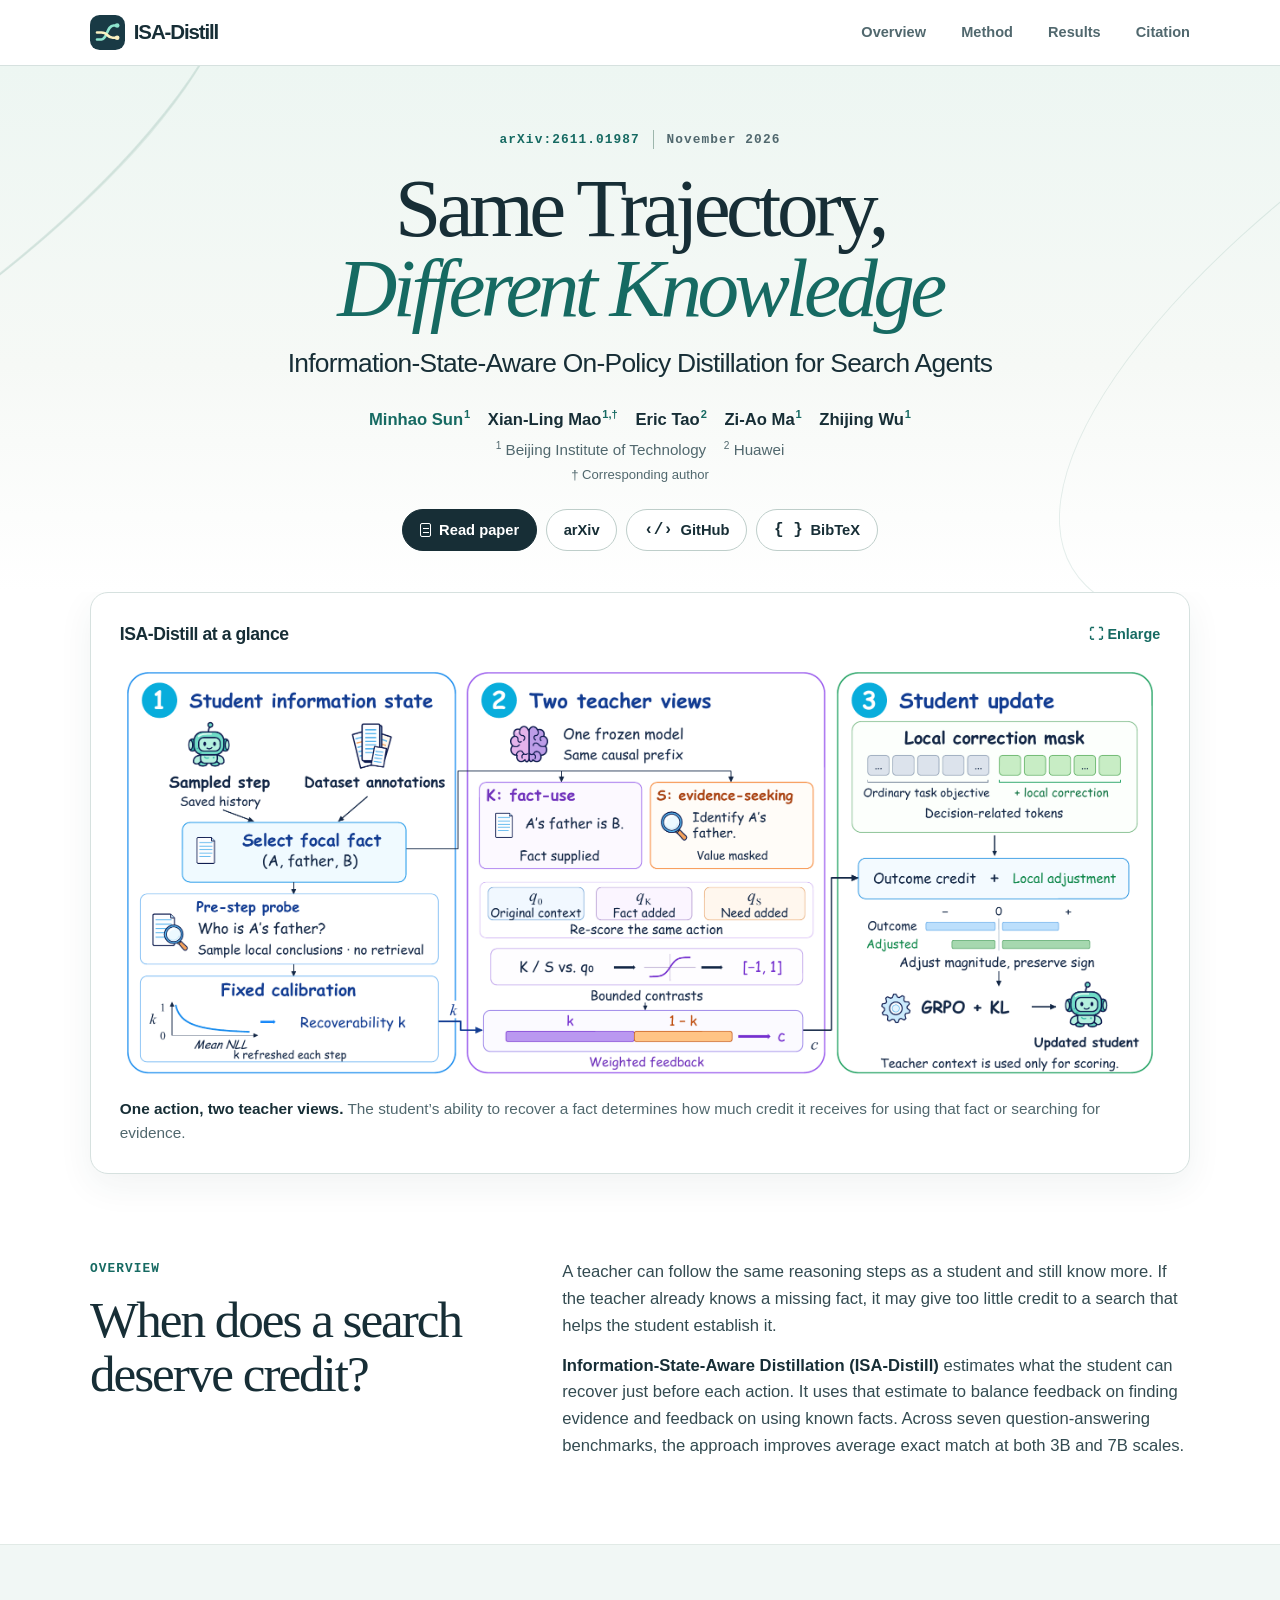
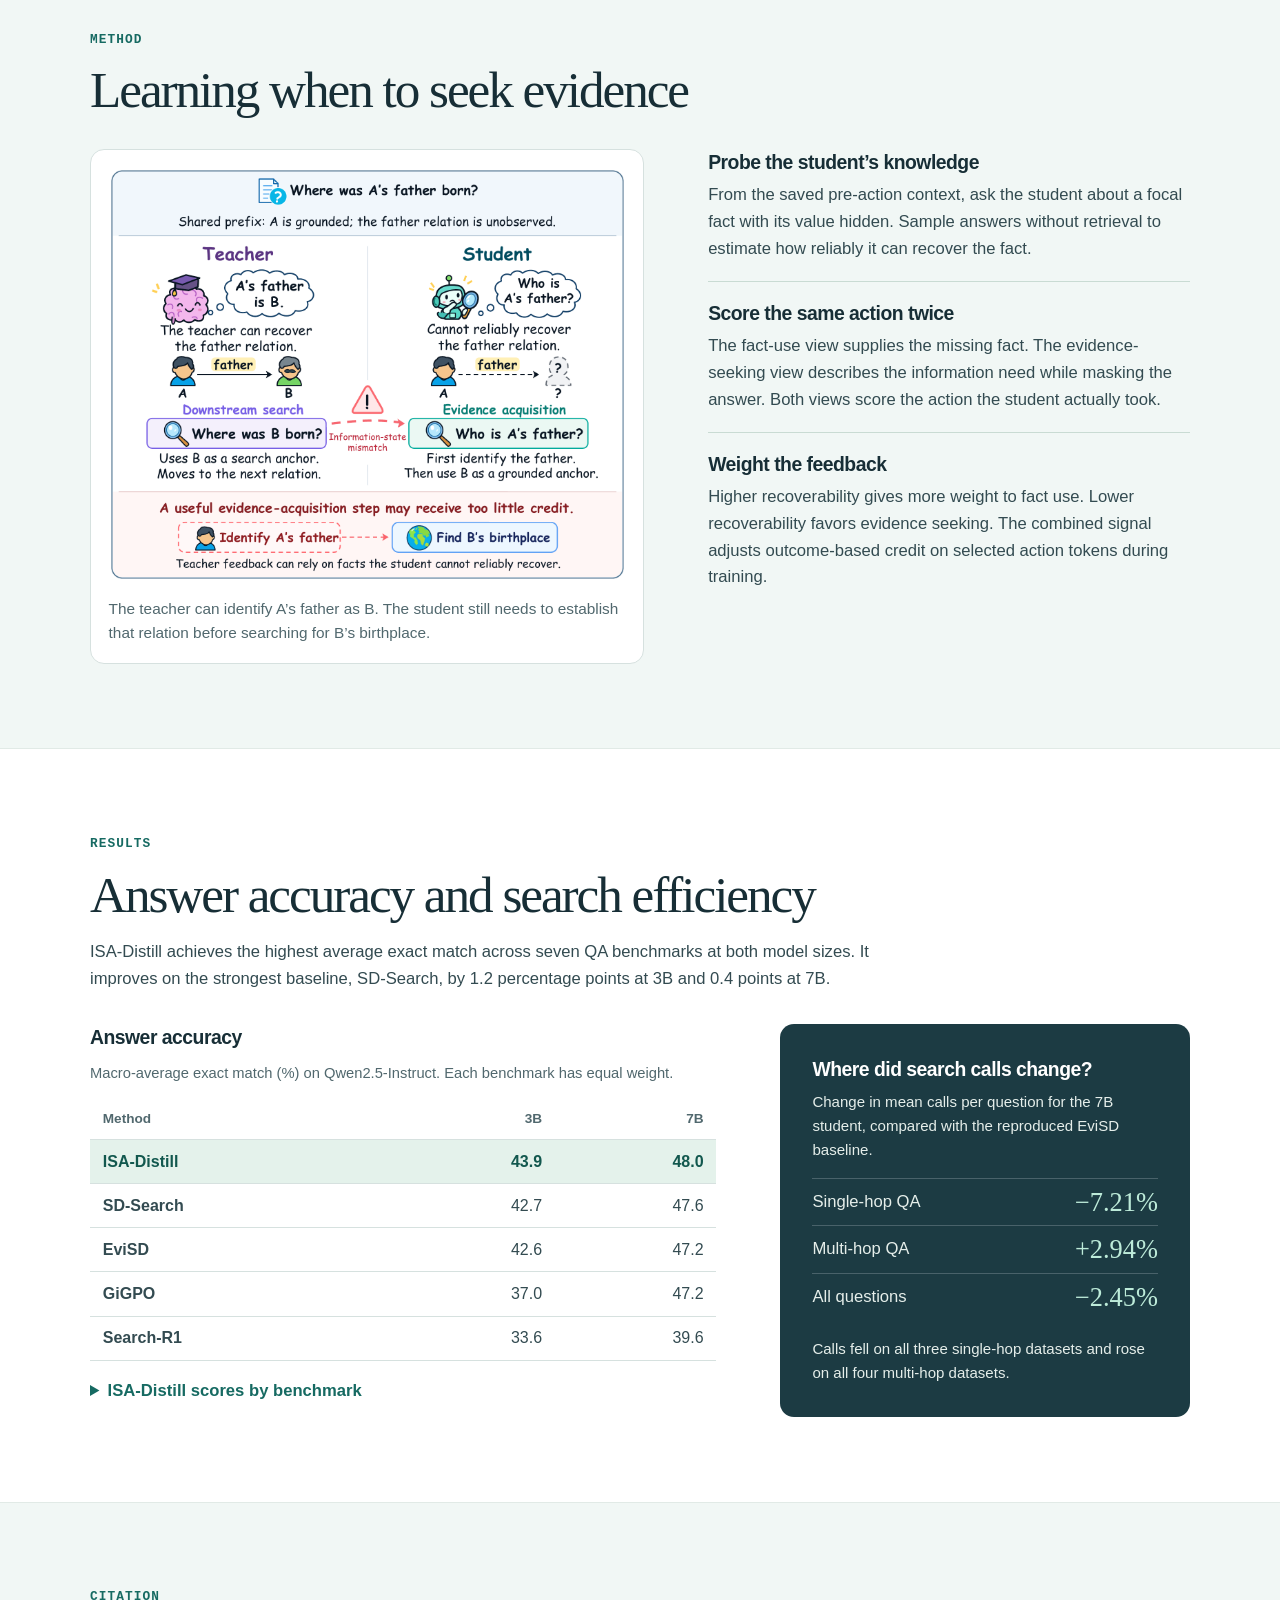
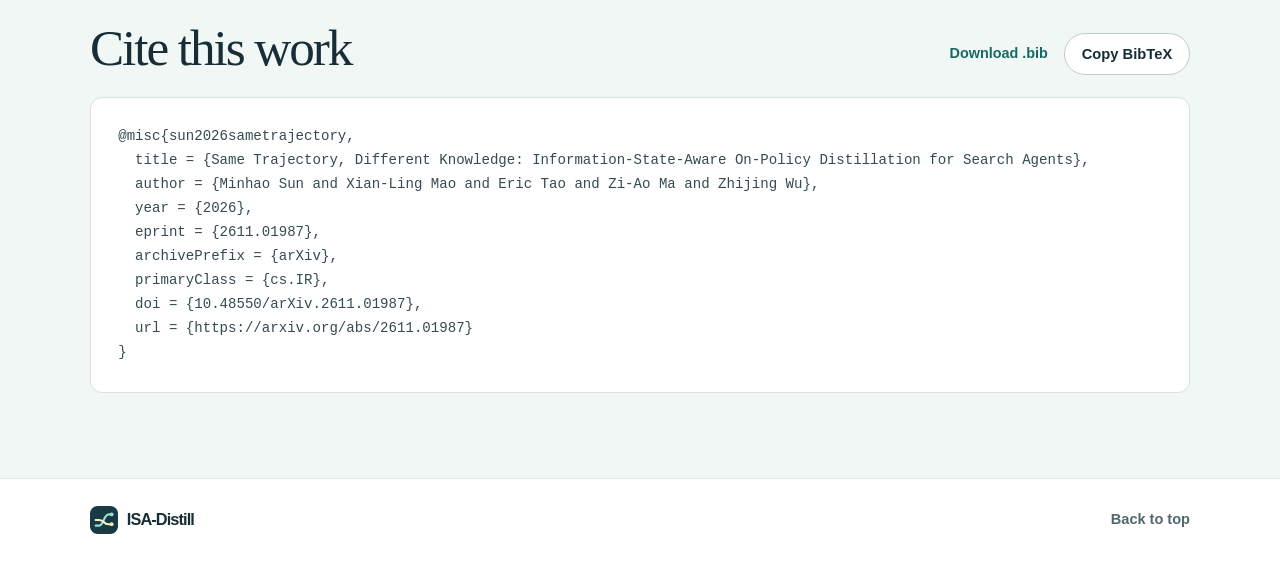
==== ISA-OPD/index.html @ 90bbd0fe "Publish the ISA-Distill project page at /ISA-OPD/" ====
<!doctype html>
<html lang="en">
<head>
  <meta charset="utf-8">
  <meta name="viewport" content="width=device-width, initial-scale=1">
  <title>ISA-Distill | Same Trajectory, Different Knowledge</title>
  <meta name="description" content="ISA-Distill adapts teacher feedback to what a search agent can recover at each step. Explore the method and results on seven QA benchmarks.">
  <meta property="og:title" content="Same Trajectory, Different Knowledge">
  <meta property="og:description" content="Information-State-Aware On-Policy Distillation for Search Agents">
  <meta property="og:image" content="https://bitminhaosun.github.io/ISA-OPD/assets/framework.png">
  <meta property="og:type" content="website">
  <link rel="canonical" href="https://bitminhaosun.github.io/ISA-OPD/">
  <meta name="citation_title" content="Same Trajectory, Different Knowledge: Information-State-Aware On-Policy Distillation for Search Agents">
  <meta name="citation_author" content="Sun, Minhao">
  <meta name="citation_author" content="Mao, Xian-Ling">
  <meta name="citation_author" content="Tao, Eric">
  <meta name="citation_author" content="Ma, Zi-Ao">
  <meta name="citation_author" content="Wu, Zhijing">
  <meta name="citation_publication_date" content="2026/11/01">
  <meta name="citation_pdf_url" content="https://arxiv.org/pdf/2611.01987">
  <link rel="icon" type="image/svg+xml" href="assets/mark.svg">
  <link rel="stylesheet" href="style.css">
  <script src="site.js" defer></script>
</head>
<body id="top">
<a class="skip" href="#main">Skip to content</a>
<header class="mast">
  <nav class="wrap" aria-label="Main navigation">
    <a class="brand" href="#top"><img src="assets/mark.svg" width="35" height="35" alt="">ISA-Distill</a>
    <div class="navlinks"><a href="#overview">Overview</a><a href="#method">Method</a><a href="#results">Results</a><a href="#citation">Citation</a></div>
  </nav>
</header>
<main id="main">
  <section class="hero" aria-labelledby="page-title">
    <div class="hero-inner wrap">
      <p class="dateline"><span>arXiv:2611.01987</span><span>November 2026</span></p>
      <h1 id="page-title">Same Trajectory,<br><em>Different Knowledge</em><span class="sr">:</span>
        <small>Information-State-Aware <span style="white-space: nowrap">On-Policy</span> Distillation for Search Agents</small></h1>
      <p class="authors"><a href="https://bitminhaosun.github.io/">Minhao Sun<sup>1</sup></a> <span>Xian-Ling Mao<sup>1,†</sup></span> <span>Eric Tao<sup>2</sup></span> <span>Zi-Ao Ma<sup>1</sup></span> <span>Zhijing Wu<sup>1</sup></span></p>
      <p class="affils"><span><sup>1</sup> Beijing Institute of Technology</span><span><sup>2</sup> Huawei</span></p>
      <p class="authornote">† Corresponding author</p>
      <div class="actions">
        <a class="button primary" href="https://arxiv.org/pdf/2611.01987"><span aria-hidden="true" class="file-icon"></span>Read paper</a>
        <a class="button" href="https://arxiv.org/abs/2611.01987">arXiv</a>
        <a class="button" href="https://github.com/BITMinhaoSun/ISAOPD"><span aria-hidden="true" class="code-icon">‹/›</span>GitHub</a>
        <a class="button" href="#citation"><span aria-hidden="true" class="code-icon">{ }</span>BibTeX</a>
      </div>
    </div>
  </section>
  <div class="wrap">
    <section class="feature" aria-labelledby="framework-title">
      <div class="plate-heading"><h2 id="framework-title">ISA-Distill at a glance</h2><a class="enlarge" href="assets/framework.png" data-enlarge aria-label="Enlarge the framework diagram"><span aria-hidden="true">⛶</span> Enlarge</a></div>
      <figure>
        <a href="assets/framework.png" data-enlarge aria-label="View the full-size ISA-Distill framework diagram"><img src="assets/framework.png" width="2400" height="961" alt="A masked probe estimates how well the student can recover a focal fact. Its score weights two views of the same action, which adjust credit in the student update."></a>
        <figcaption><strong>One action, two teacher views.</strong> The student’s ability to recover a fact determines how much credit it receives for using that fact or searching for evidence.</figcaption>
      </figure>
    </section>
    <section class="overview section" id="overview" aria-labelledby="overview-title">
      <div class="column-heading"><p class="kicker">Overview</p><h2 id="overview-title">When does a search deserve credit?</h2></div>
      <div class="prose"><p>A teacher can follow the same reasoning steps as a student and still know more. If the teacher already knows a missing fact, it may give too little credit to a search that helps the student establish it.</p><p><strong>Information-State-Aware Distillation (ISA-Distill)</strong> estimates what the student can recover just before each action. It uses that estimate to balance feedback on finding evidence and feedback on using known facts. Across seven question-answering benchmarks, the approach improves average exact match at both 3B and 7B scales.</p></div>
    </section>
  </div>
  <section class="tint section" id="method" aria-labelledby="method-title">
    <div class="wrap">
      <p class="kicker">Method</p><h2 id="method-title">Learning when to seek evidence</h2>
      <div class="method-grid">
        <figure class="example">
          <a href="assets/mismatch.png" data-enlarge aria-label="Enlarge the teacher and student search example"><img src="assets/mismatch.png" width="1500" height="1200" loading="lazy" alt="Asked where A’s father was born, the teacher searches for B’s birthplace. The student first needs to identify A’s father."></a>
          <figcaption>The teacher can identify A’s father as B. The student still needs to establish that relation before searching for B’s birthplace.</figcaption>
        </figure>
        <div class="steps">
          <article><h3>Probe the student’s knowledge</h3><p>From the saved pre-action context, ask the student about a focal fact with its value hidden. Sample answers without retrieval to estimate how reliably it can recover the fact.</p></article>
          <article><h3>Score the same action twice</h3><p>The fact-use view supplies the missing fact. The evidence-seeking view describes the information need while masking the answer. Both views score the action the student actually took.</p></article>
          <article><h3>Weight the feedback</h3><p>Higher recoverability gives more weight to fact use. Lower recoverability favors evidence seeking. The combined signal adjusts outcome-based credit on selected action tokens during training.</p></article>
        </div>
      </div>
    </div>
  </section>
  <section class="wrap section" id="results" aria-labelledby="results-heading">
  <p class="kicker">Results</p>
  <h2 id="results-heading">Answer accuracy and search efficiency</h2>
  <p>ISA-Distill achieves the highest average exact match across seven QA benchmarks at both model sizes. It improves on the strongest baseline, SD-Search, by 1.2 percentage points at 3B and 0.4 points at 7B.</p>
  <div class="results-grid"><div><h3>Answer accuracy</h3><table class="results-table">
    <caption>Macro-average exact match (%) on Qwen2.5-Instruct. Each benchmark has equal weight.</caption>
    <thead>
      <tr><th scope="col">Method</th><th scope="col">3B</th><th scope="col">7B</th></tr>
    </thead>
    <tbody>
      <tr class="ours"><th scope="row">ISA-Distill</th><td><strong>43.9</strong></td><td><strong>48.0</strong></td></tr>
      <tr><th scope="row">SD-Search</th><td>42.7</td><td>47.6</td></tr>
      <tr><th scope="row">EviSD</th><td>42.6</td><td>47.2</td></tr>
      <tr><th scope="row">GiGPO</th><td>37.0</td><td>47.2</td></tr>
      <tr><th scope="row">Search-R1</th><td>33.6</td><td>39.6</td></tr>
    </tbody>
  </table>
  <details>
    <summary>ISA-Distill scores by benchmark</summary>
    <table class="results-table">
      <caption>Exact match (%) on Qwen2.5-Instruct</caption>
      <thead><tr><th scope="col">Benchmark</th><th scope="col">3B</th><th scope="col">7B</th></tr></thead>
      <tbody>
        <tr><th scope="row">Natural Questions</th><td>47.6</td><td>50.3</td></tr>
        <tr><th scope="row">TriviaQA</th><td>63.3</td><td>67.1</td></tr>
        <tr><th scope="row">PopQA</th><td>47.7</td><td>48.8</td></tr>
        <tr><th scope="row">HotpotQA</th><td>42.0</td><td>47.1</td></tr>
        <tr><th scope="row">2WikiMultiHopQA</th><td>45.9</td><td>49.9</td></tr>
        <tr><th scope="row">MuSiQue</th><td>20.5</td><td>22.4</td></tr>
        <tr><th scope="row">Bamboogle</th><td>40.0</td><td>50.4</td></tr>
      </tbody>
    </table>
  </details>
</div>
    <aside class="allocation"><h3>Where did search calls change?</h3>
      <p>Change in mean calls per question for the 7B student, compared with the reproduced EviSD baseline.</p>
      <dl><div><dt>Single-hop QA</dt><dd>−7.21%</dd></div>
      <div><dt>Multi-hop QA</dt><dd>+2.94%</dd></div>
      <div><dt>All questions</dt><dd>−2.45%</dd></div></dl>
      <p>Calls fell on all three single-hop datasets and rose on all four multi-hop datasets.</p>
    </aside>
  </div>
</section>

  <section class="tint section" id="citation" aria-labelledby="citation-title">
    <div class="wrap">
      <div class="cite-head"><div><p class="kicker">Citation</p><h2 id="citation-title">Cite this work</h2></div><div class="cite-actions"><a class="textlink" href="assets/isa-distill.bib" download>Download .bib</a><button id="copy" class="button" type="button" hidden>Copy BibTeX</button></div></div>
      <pre tabindex="0"><code id="bib">@misc{sun2026sametrajectory,
  title = {Same Trajectory, Different Knowledge: Information-State-Aware On-Policy Distillation for Search Agents},
  author = {Minhao Sun and Xian-Ling Mao and Eric Tao and Zi-Ao Ma and Zhijing Wu},
  year = {2026},
  eprint = {2611.01987},
  archivePrefix = {arXiv},
  primaryClass = {cs.IR},
  doi = {10.48550/arXiv.2611.01987},
  url = {https://arxiv.org/abs/2611.01987}
}</code></pre>
      <p class="sr" role="status" id="copy-status"></p>
    </div>
  </section>
</main>
<footer><div class="wrap"><a class="brand" href="#top"><img src="assets/mark.svg" alt="" width="28" height="28">ISA-Distill</a><a href="#top">Back to top</a></div></footer>
<dialog id="viewer" aria-label="Enlarged paper figure"><div class="dialog-tools"><a href="assets/framework.png" id="original">Open original image</a><button type="button" id="close">Close</button></div><img alt="" id="large-image"></dialog>
</body>
</html>
---- ISA-OPD/style.css ----
:root {
  color-scheme: light;
  --ink: #172e36;
  --text: #334b51;
  --muted: #51686e;
  --teal: #166a62;
  --line: #d6e1df;
  --pale: #f1f7f5;
  --serif: "Iowan Old Style", "Palatino Linotype", "Book Antiqua", Palatino, Georgia, serif;
  --sans: Inter, -apple-system, BlinkMacSystemFont, "Segoe UI", Helvetica, Arial, sans-serif;
}
* { box-sizing: border-box; }
html { scroll-behavior: smooth; scroll-padding-top: 82px; }
body { margin: 0; color: var(--text); background: white; font: 1.04rem/1.6 var(--sans); }
img { display: block; max-width: 100%; height: auto; }
a { color: var(--teal); text-underline-offset: .2em; }
a:hover { color: #083e36; }
button { font: inherit; cursor: pointer; }
button[hidden] { display: none; }
:focus-visible { outline: 3px solid #14709a; outline-offset: 4px; }
.wrap { width: min(1100px, calc(100% - 3rem)); margin-inline: auto; }
p, figure, h1, h2, h3, dl, dd { margin: 0; }
.sr { position: absolute; width: 1px; height: 1px; padding: 0; overflow: hidden; clip-path: inset(50%); white-space: nowrap; }
.skip { position: fixed; left: 1rem; top: -6rem; z-index: 15; padding: .5rem 1rem; background: white; }
.skip:focus { top: .5rem; }
.mast { position: sticky; top: 0; z-index: 5; background: rgb(255 255 255 / 96%); border-bottom: 1px solid var(--line); }
.mast nav, footer .wrap, .plate-heading, .cite-head { display: flex; align-items: center; justify-content: space-between; gap: 1rem; }
.mast nav { min-height: 65px; }
.brand { display: inline-flex; align-items: center; gap: .55rem; color: var(--ink); font-size: 1.28rem; font-weight: 730; letter-spacing: -.055em; text-decoration: none; }
.navlinks { display: flex; align-items: center; gap: clamp(1rem, 3vw, 2.2rem); }
.navlinks a, footer a { color: var(--muted); text-decoration: none; font-size: .91rem; font-weight: 550; }
.navlinks a:hover, footer a:hover { color: var(--teal); text-decoration: underline; }
.hero { position: relative; overflow: hidden; text-align: center; background: linear-gradient(180deg, #edf6f2 0%, #f6f9f6 57%, white 100%); }
.hero::before, .hero::after { content: ""; position: absolute; pointer-events: none; border: 1px solid rgb(42 114 96 / 12%); border-radius: 50%; height: 28rem; width: 75rem; transform: rotate(-31deg); }
.hero::before { right: 75%; top: -6rem; box-shadow: 0 14px 0 -13px #b3cfc454, 0 36px 0 -35px #b3cfc454; }
.hero::after { left: 77%; top: -2rem; box-shadow: 0 16px 0 -15px #b3cfc454, 0 38px 0 -37px #b3cfc454; }
.hero-inner { position: relative; z-index: 1; padding-block: clamp(2.7rem, 5vw, 4.4rem) 2.6rem; }
.dateline, .kicker { font: 650 .8rem/1.5 ui-monospace, "SFMono-Regular", Consolas, monospace; letter-spacing: .085em; color: var(--teal); }
.dateline { display: flex; justify-content: center; gap: .8rem; align-items: center; }
.dateline span + span { padding-left: .8rem; border-left: 1px solid #9db6ac; color: var(--muted); }
h1 { color: var(--ink); font: 500 clamp(3.2rem, 6.5vw, 5.7rem)/.96 var(--serif); letter-spacing: -.055em; margin: 1.25rem auto; text-wrap: balance; }
h1 em { font-weight: 500; color: var(--teal); }
h1 small { display: block; font: 500 clamp(1.22rem, 2.1vw, 1.65rem)/1.27 var(--sans); letter-spacing: -.028em; max-width: 38em; margin: 1.15rem auto 0; }
.authors, .affils, .actions, .cite-actions { display: flex; flex-wrap: wrap; justify-content: center; align-items: center; }
.authors { gap: .15rem 1.1rem; margin-top: 1.55rem; font-weight: 570; color: var(--ink); }
.authors a { text-decoration: none; }
.authors a:hover { text-decoration: underline; }
.authors span, .authors a, .affils span { white-space: nowrap; }
sup { font-size: .67em; vertical-align: super; }
.authors sup { color: var(--teal); margin-left: .08em; }
.affils { gap: .06rem 1.1rem; color: var(--muted); font-size: .95rem; margin-top: .3rem; }
.authornote { color: var(--muted); font-size: .82rem; margin-top: .12rem; }
.actions { gap: .55rem; margin-top: 1.5rem; }
.button { display: inline-flex; align-items: center; justify-content: center; gap: .48rem; border: 1px solid #bececa; border-radius: 100px; background: white; padding: .56rem 1.05rem; color: var(--ink); font-size: .92rem; font-weight: 620; line-height: 1.5; text-decoration: none; }
.button:hover { background: #e7f2ed; border-color: #8caba1; color: var(--ink); }
.button.primary { background: var(--ink); border-color: var(--ink); color: white; }
.button.primary:hover { background: var(--teal); }
.code-icon { font: 650 1rem/1 ui-monospace, monospace; }
.file-icon { width: .72rem; height: .9rem; border: 1.4px solid currentColor; border-radius: 2px; position: relative; }
.file-icon::after { content: ""; position: absolute; inset: 35% 17% 22%; border-block: 1px solid currentColor; }
.feature { padding: clamp(1rem, 2.6vw, 1.8rem); border: 1px solid var(--line); border-radius: 18px; box-shadow: 0 12px 35px #263f3810; background: white; }
.plate-heading { margin-bottom: 1.1rem; }
h2 { color: var(--ink); font: 500 clamp(2rem, 4vw, 3.2rem)/1.05 var(--serif); letter-spacing: -.04em; text-wrap: balance; }
.plate-heading h2 { font: 650 1.1rem/1.4 var(--sans); letter-spacing: -.025em; }
.enlarge, .textlink, .dialog-tools a { font-size: .9rem; font-weight: 600; text-decoration: none; }
.enlarge:hover, .textlink:hover { text-decoration: underline; }
figure a[data-enlarge] { display: block; cursor: zoom-in; }
figcaption { font-size: .96rem; line-height: 1.55; color: var(--muted); margin-top: 1rem; }
figcaption strong, .prose strong { color: var(--ink); }
.section { padding-block: clamp(3.25rem, 7vw, 5.3rem); }
.kicker { text-transform: uppercase; margin-bottom: .9rem; }
.overview { display: grid; grid-template-columns: .85fr 1.35fr; gap: 7%; }
.prose p + p { margin-top: .85rem; }
.tint { background: var(--pale); border-block: 1px solid #e1eae6; }
.method-grid, .results-grid { display: grid; grid-template-columns: 1.15fr 1fr; align-items: start; gap: clamp(1.6rem, 5vw, 4rem); margin-top: 2rem; }
.example { padding: 1.1rem; border: 1px solid var(--line); border-radius: 14px; background: white; }
h3 { color: var(--ink); font-size: 1.21rem; letter-spacing: -.026em; line-height: 1.35; margin-bottom: .45rem; }
.steps article { padding: 1.15rem 0; border-top: 1px solid #c9dbd3; }
.steps article:first-child { padding-top: 0; border: 0; }
#results > p:not(.kicker) { max-width: 800px; margin-top: 1.1rem; }
.results-grid { grid-template-columns: 1.3fr .85fr; }
table { width: 100%; border-collapse: collapse; font-variant-numeric: tabular-nums; font-size: 1rem; }
caption { text-align: left; font-size: .92rem; color: var(--muted); padding: .3rem 0 .85rem; }
th, td { padding: .55rem .8rem; text-align: right; border-bottom: 1px solid var(--line); }
th:first-child { text-align: left; }
thead th { font-size: .85rem; color: var(--muted); }
tbody th { font-weight: 550; }
.ours { color: #12584e; background: #e4f2eb; }
details { margin-top: 1.1rem; }
summary { cursor: pointer; color: var(--teal); font-weight: 600; }
details table { margin-top: .8rem; }
.allocation { background: #1c3b43; color: #e5eeea; border-radius: 14px; padding: clamp(1.25rem, 3vw, 2rem); }
.allocation h3 { color: white; }
.allocation p { font-size: .94rem; }
.allocation dl { margin: 1rem 0; }
.allocation dl div { display: flex; align-items: center; justify-content: space-between; padding: .55rem 0; border-block-start: 1px solid #49626a; }
.allocation dd { font: 500 1.65rem/1.1 var(--serif); color: #bdebd9; font-variant-numeric: tabular-nums; }
.cite-head { align-items: end; }
.cite-actions { gap: 1rem; }
pre { white-space: pre-wrap; overflow-wrap: anywhere; font: .88rem/1.7 ui-monospace, SFMono-Regular, Consolas, monospace; border-radius: 12px; background: #fff; border: 1px solid var(--line); padding: clamp(1rem, 3vw, 1.7rem); margin: 1.4rem 0 0; }
footer .wrap { min-height: 82px; }
footer .brand { font-size: 1.02rem; }
dialog { border: 0; border-radius: 14px; padding: .85rem; width: max-content; max-width: 96vw; max-height: 94vh; color: var(--ink); box-shadow: 0 20px 80px #031d2d4d; }
dialog::backdrop { background: #102128cf; }
.dialog-tools { display: flex; align-items: center; justify-content: space-between; gap: 1rem; margin-bottom: .55rem; }
.dialog-tools button { padding: .25rem .7rem; border: 1px solid var(--line); border-radius: 6px; background: white; color: var(--ink); }
dialog img { width: auto; max-height: 78vh; margin: auto; object-fit: contain; }
@media (max-width: 720px) {
  .wrap { width: calc(100% - 2rem); }
  .overview, .method-grid, .results-grid { grid-template-columns: 1fr; gap: 1.4rem; }
  .hero-inner { padding-top: 2.75rem; }
  .cite-head { align-items: start; flex-direction: column; }
  .authornote { margin-top: .3rem; }
}
@media (max-width: 500px) {
  html { scroll-padding-top: 102px; }
  .mast nav { gap: .45rem; flex-direction: column; justify-content: center; padding-block: .5rem; }
  .brand { font-size: 1.04rem; }
  .brand img { width: 28px; }
  .navlinks { justify-content: space-between; width: min(100%, 21rem); }
  .navlinks a { font-size: .87rem; }
  h1 { font-size: clamp(2.75rem, 11.8vw, 3.65rem); }
  .actions { display: grid; grid-template-columns: repeat(2, 1fr); max-width: 17rem; margin-inline: auto; }
  .button { font-size: .88rem; padding: .5rem .8rem; }
  .hero-inner { padding-bottom: 1.9rem; }
  figcaption { font-size: .9rem; }
  .plate-heading h2 { font-size: 1rem; }
  .enlarge { font-size: .82rem; }
}
@media (prefers-reduced-motion: reduce) { html { scroll-behavior: auto; } }
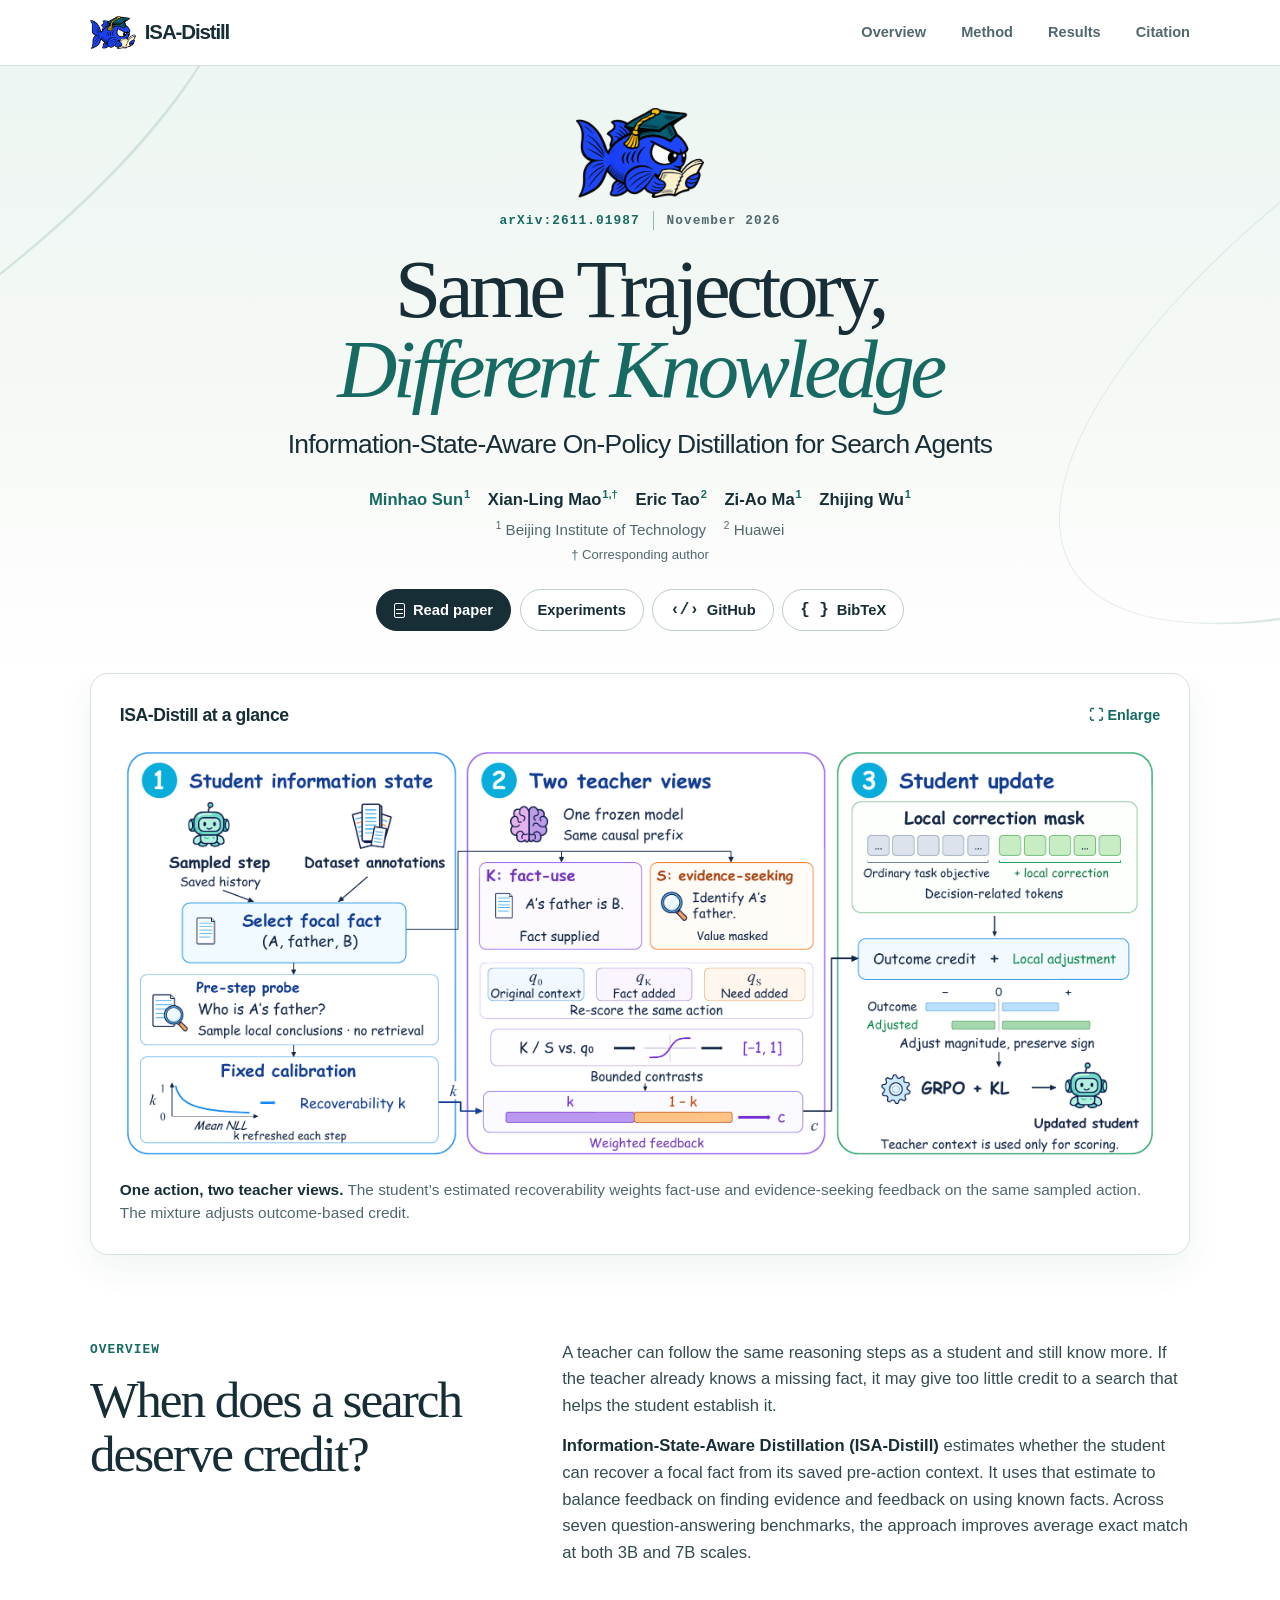
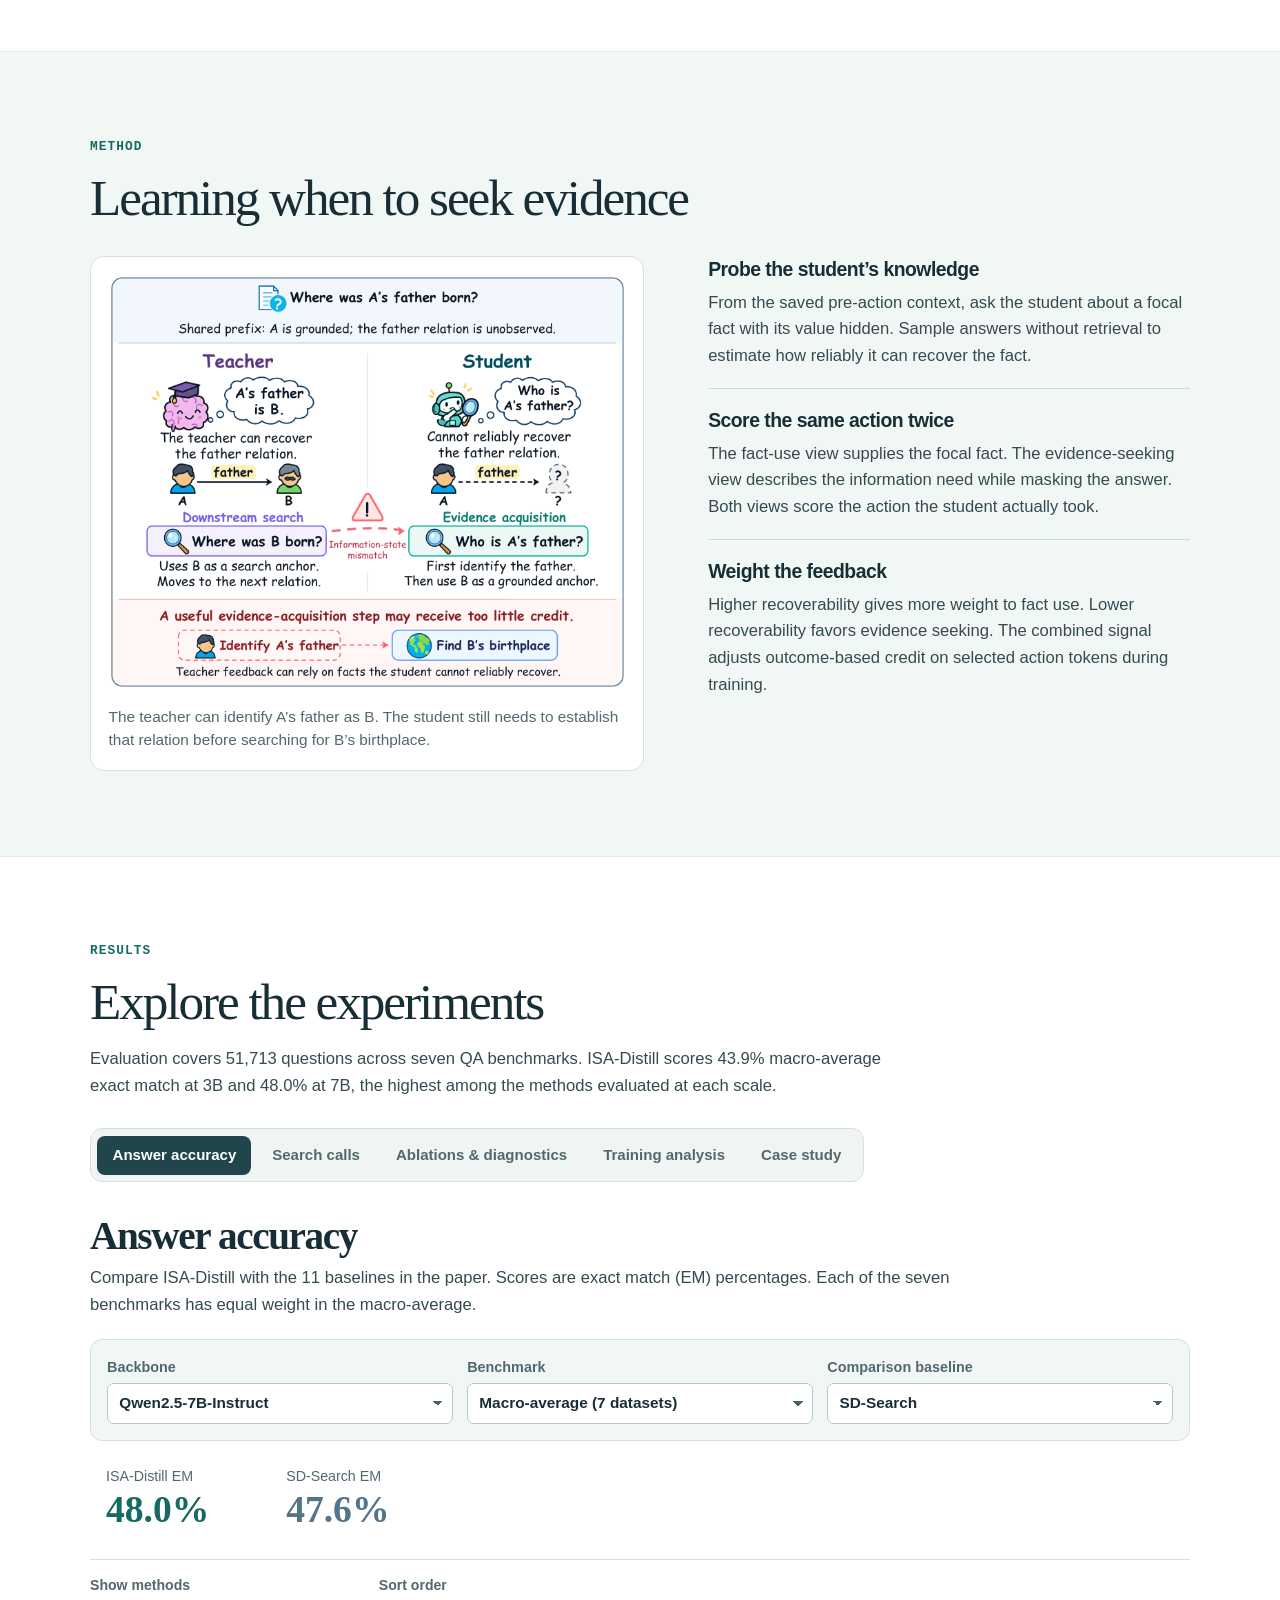
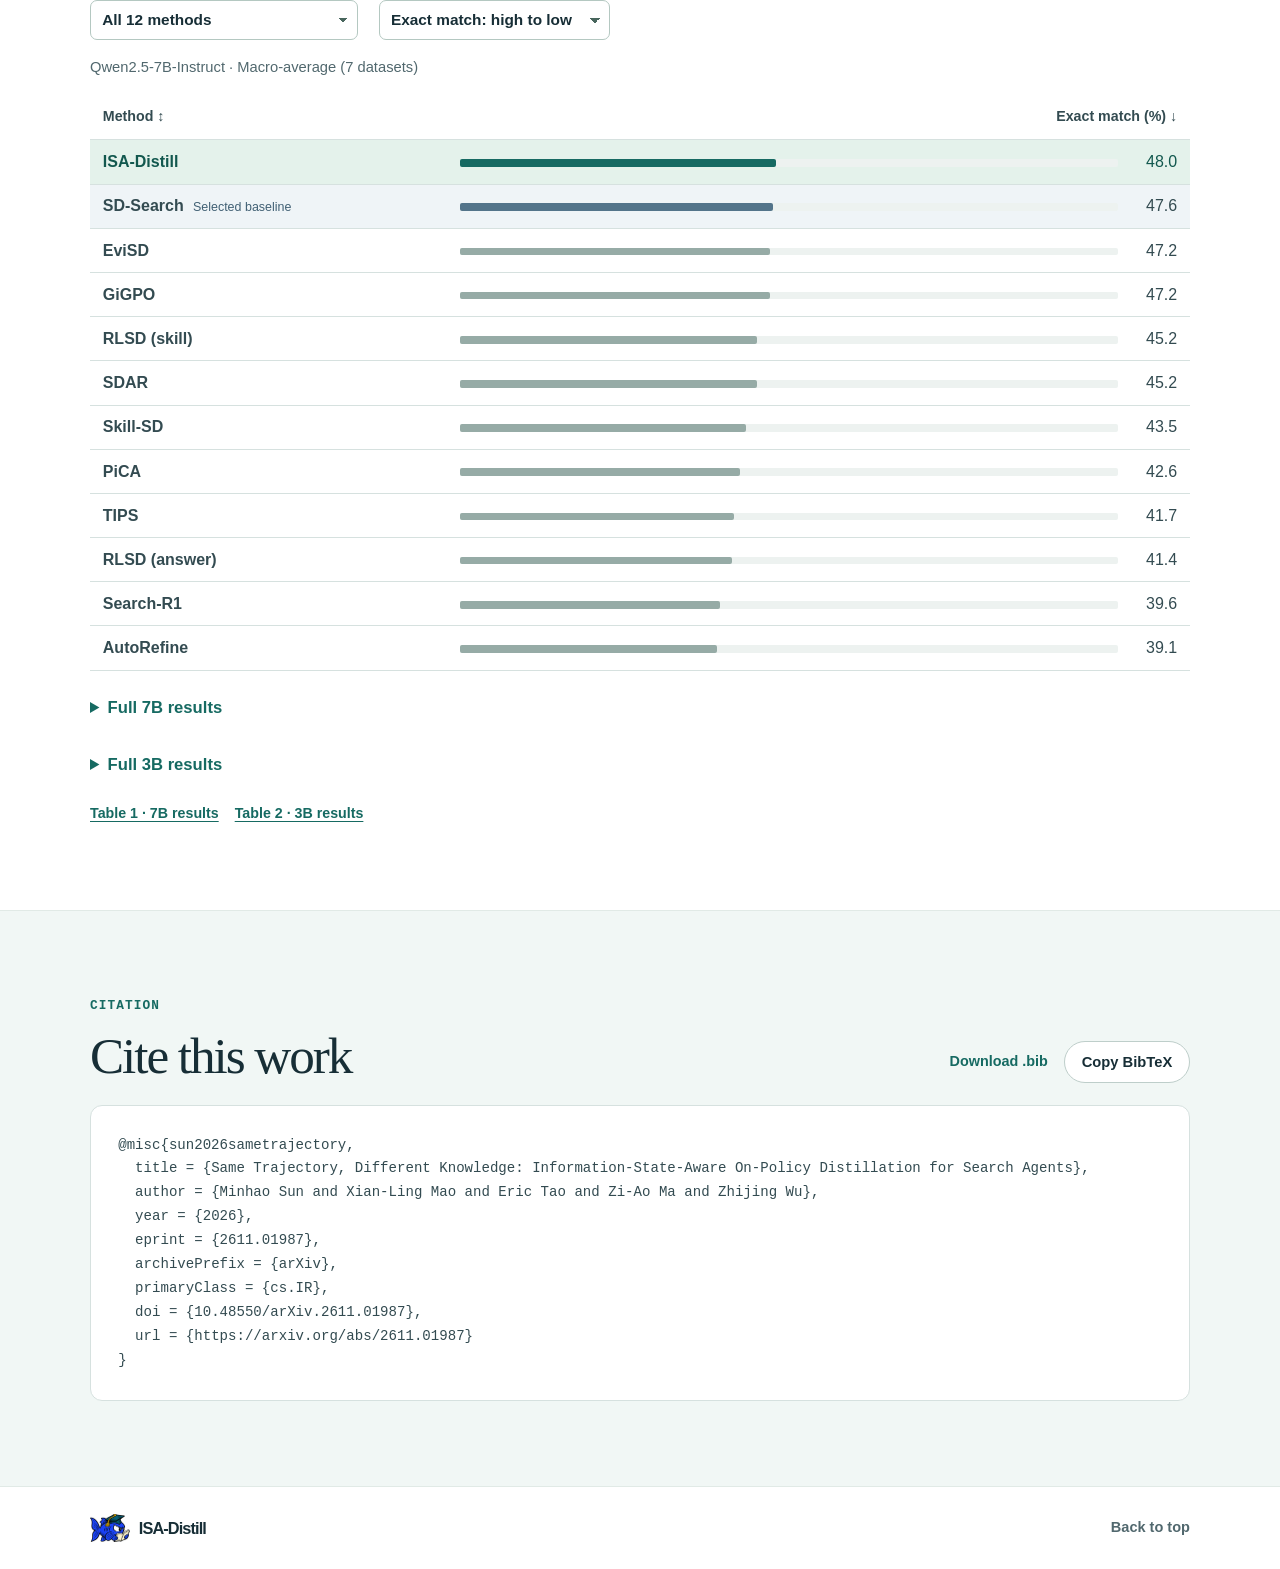
==== commit 7ac93c6a: "Add paper-backed interactive experiments and blue fish mascot" ====
--- a/ISA-OPD/index.html
+++ b/ISA-OPD/index.html
@@ -18,22 +18,30 @@
   <meta name="citation_author" content="Wu, Zhijing">
   <meta name="citation_publication_date" content="2026/11/01">
   <meta name="citation_pdf_url" content="https://arxiv.org/pdf/2611.01987">
-  <link rel="icon" type="image/svg+xml" href="assets/mark.svg">
+  <link rel="icon" type="image/png" sizes="64x64" href="assets/favicon.png">
   <link rel="stylesheet" href="style.css">
+  <link rel="stylesheet" href="experiments.css">
+  <link rel="stylesheet" href="trajectory.css">
   <script src="site.js" defer></script>
+  <script src="benchmarks.js" defer></script>
+  <script src="search-efficiency.js" defer></script>
+  <script src="ablations.js" defer></script>
+  <script src="experiments.js" defer></script>
+  <script src="trajectory.js" defer></script>
 </head>
 <body id="top">
 <a class="skip" href="#main">Skip to content</a>
 <header class="mast">
   <nav class="wrap" aria-label="Main navigation">
-    <a class="brand" href="#top"><img src="assets/mark.svg" width="35" height="35" alt="">ISA-Distill</a>
+    <a class="brand" href="#top"><img src="assets/isa-fish.png" width="46" height="32" alt="">ISA-Distill</a>
     <div class="navlinks"><a href="#overview">Overview</a><a href="#method">Method</a><a href="#results">Results</a><a href="#citation">Citation</a></div>
   </nav>
 </header>
 <main id="main">
   <section class="hero" aria-labelledby="page-title">
     <div class="hero-inner wrap">
-      <p class="dateline"><span>arXiv:2611.01987</span><span>November 2026</span></p>
+      <img class="hero-fish" src="assets/isa-fish.png" width="640" height="451" alt="A blue fish wearing a scholar’s cap and reading a notebook">
+      <p class="dateline"><span><a href="https://arxiv.org/abs/2611.01987">arXiv:2611.01987</a></span><span>November 2026</span></p>
       <h1 id="page-title">Same Trajectory,<br><em>Different Knowledge</em><span class="sr">:</span>
         <small>Information-State-Aware <span style="white-space: nowrap">On-Policy</span> Distillation for Search Agents</small></h1>
       <p class="authors"><a href="https://bitminhaosun.github.io/">Minhao Sun<sup>1</sup></a> <span>Xian-Ling Mao<sup>1,†</sup></span> <span>Eric Tao<sup>2</sup></span> <span>Zi-Ao Ma<sup>1</sup></span> <span>Zhijing Wu<sup>1</sup></span></p>
@@ -41,7 +49,7 @@
       <p class="authornote">† Corresponding author</p>
       <div class="actions">
         <a class="button primary" href="https://arxiv.org/pdf/2611.01987"><span aria-hidden="true" class="file-icon"></span>Read paper</a>
-        <a class="button" href="https://arxiv.org/abs/2611.01987">arXiv</a>
+        <a class="button" href="#results">Experiments</a>
         <a class="button" href="https://github.com/BITMinhaoSun/ISAOPD"><span aria-hidden="true" class="code-icon">‹/›</span>GitHub</a>
         <a class="button" href="#citation"><span aria-hidden="true" class="code-icon">{ }</span>BibTeX</a>
       </div>
@@ -52,12 +60,12 @@
       <div class="plate-heading"><h2 id="framework-title">ISA-Distill at a glance</h2><a class="enlarge" href="assets/framework.png" data-enlarge aria-label="Enlarge the framework diagram"><span aria-hidden="true">⛶</span> Enlarge</a></div>
       <figure>
         <a href="assets/framework.png" data-enlarge aria-label="View the full-size ISA-Distill framework diagram"><img src="assets/framework.png" width="2400" height="961" alt="A masked probe estimates how well the student can recover a focal fact. Its score weights two views of the same action, which adjust credit in the student update."></a>
-        <figcaption><strong>One action, two teacher views.</strong> The student’s ability to recover a fact determines how much credit it receives for using that fact or searching for evidence.</figcaption>
+        <figcaption><strong>One action, two teacher views.</strong> The student’s estimated recoverability weights fact-use and evidence-seeking feedback on the same sampled action. The mixture adjusts outcome-based credit.</figcaption>
       </figure>
     </section>
     <section class="overview section" id="overview" aria-labelledby="overview-title">
       <div class="column-heading"><p class="kicker">Overview</p><h2 id="overview-title">When does a search deserve credit?</h2></div>
-      <div class="prose"><p>A teacher can follow the same reasoning steps as a student and still know more. If the teacher already knows a missing fact, it may give too little credit to a search that helps the student establish it.</p><p><strong>Information-State-Aware Distillation (ISA-Distill)</strong> estimates what the student can recover just before each action. It uses that estimate to balance feedback on finding evidence and feedback on using known facts. Across seven question-answering benchmarks, the approach improves average exact match at both 3B and 7B scales.</p></div>
+      <div class="prose"><p>A teacher can follow the same reasoning steps as a student and still know more. If the teacher already knows a missing fact, it may give too little credit to a search that helps the student establish it.</p><p><strong>Information-State-Aware Distillation (ISA-Distill)</strong> estimates whether the student can recover a focal fact from its saved pre-action context. It uses that estimate to balance feedback on finding evidence and feedback on using known facts. Across seven question-answering benchmarks, the approach improves average exact match at both 3B and 7B scales.</p></div>
     </section>
   </div>
   <section class="tint section" id="method" aria-labelledby="method-title">
@@ -70,56 +78,345 @@
         </figure>
         <div class="steps">
           <article><h3>Probe the student’s knowledge</h3><p>From the saved pre-action context, ask the student about a focal fact with its value hidden. Sample answers without retrieval to estimate how reliably it can recover the fact.</p></article>
-          <article><h3>Score the same action twice</h3><p>The fact-use view supplies the missing fact. The evidence-seeking view describes the information need while masking the answer. Both views score the action the student actually took.</p></article>
+          <article><h3>Score the same action twice</h3><p>The fact-use view supplies the focal fact. The evidence-seeking view describes the information need while masking the answer. Both views score the action the student actually took.</p></article>
           <article><h3>Weight the feedback</h3><p>Higher recoverability gives more weight to fact use. Lower recoverability favors evidence seeking. The combined signal adjusts outcome-based credit on selected action tokens during training.</p></article>
         </div>
       </div>
     </div>
   </section>
   <section class="wrap section" id="results" aria-labelledby="results-heading">
-  <p class="kicker">Results</p>
-  <h2 id="results-heading">Answer accuracy and search efficiency</h2>
-  <p>ISA-Distill achieves the highest average exact match across seven QA benchmarks at both model sizes. It improves on the strongest baseline, SD-Search, by 1.2 percentage points at 3B and 0.4 points at 7B.</p>
-  <div class="results-grid"><div><h3>Answer accuracy</h3><table class="results-table">
-    <caption>Macro-average exact match (%) on Qwen2.5-Instruct. Each benchmark has equal weight.</caption>
-    <thead>
-      <tr><th scope="col">Method</th><th scope="col">3B</th><th scope="col">7B</th></tr>
-    </thead>
-    <tbody>
-      <tr class="ours"><th scope="row">ISA-Distill</th><td><strong>43.9</strong></td><td><strong>48.0</strong></td></tr>
-      <tr><th scope="row">SD-Search</th><td>42.7</td><td>47.6</td></tr>
-      <tr><th scope="row">EviSD</th><td>42.6</td><td>47.2</td></tr>
-      <tr><th scope="row">GiGPO</th><td>37.0</td><td>47.2</td></tr>
-      <tr><th scope="row">Search-R1</th><td>33.6</td><td>39.6</td></tr>
-    </tbody>
-  </table>
-  <details>
-    <summary>ISA-Distill scores by benchmark</summary>
-    <table class="results-table">
-      <caption>Exact match (%) on Qwen2.5-Instruct</caption>
-      <thead><tr><th scope="col">Benchmark</th><th scope="col">3B</th><th scope="col">7B</th></tr></thead>
+    <p class="kicker">Results</p>
+    <h2 id="results-heading">Explore the experiments</h2>
+    <p class="experiment-lead">Evaluation covers 51,713 questions across seven QA benchmarks. ISA-Distill scores 43.9% macro-average exact match at 3B and 48.0% at 7B, the highest among the methods evaluated at each scale.</p>
+    <nav class="experiment-nav" aria-label="Experiments">
+      <a id="tab-accuracy" href="#accuracy">Answer accuracy</a>
+      <a id="tab-retrieval" href="#retrieval">Search calls</a>
+      <a id="tab-ablations" href="#ablations">Ablations &amp; diagnostics</a>
+      <a id="tab-training" href="#training">Training analysis</a>
+      <a id="tab-case-study" href="#case-study">Case study</a>
+    </nav>
+    <div id="accuracy" data-panel>
+<section id="bench-explorer" aria-labelledby="bench-heading">
+  <h3 id="bench-heading">Answer accuracy</h3>
+  <p>Compare ISA-Distill with the 11 baselines in the paper. Scores are exact match (EM) percentages. Each of the seven benchmarks has equal weight in the macro-average.</p>
+  <div id="bench-interactive" hidden>
+    <div class="bench-controls">
+      <label for="bench-model">Backbone
+        <select id="bench-model"><option value="7B">Qwen2.5-7B-Instruct</option><option value="3B">Qwen2.5-3B-Instruct</option></select>
+      </label>
+      <label for="bench-dataset">Benchmark
+        <select id="bench-dataset">
+          <option value="8">Macro-average (7 datasets)</option>
+          <optgroup label="Single-hop QA"><option value="1">Natural Questions</option><option value="2">TriviaQA</option><option value="3">PopQA</option></optgroup>
+          <optgroup label="Multi-hop QA"><option value="4">HotpotQA</option><option value="5">2WikiMultiHopQA</option><option value="6">MuSiQue</option><option value="7">Bamboogle</option></optgroup>
+        </select>
+      </label>
+      <label for="bench-comparator">Comparison baseline
+        <select id="bench-comparator"></select>
+      </label>
+    </div>
+    <dl class="bench-summary" aria-live="polite" aria-atomic="true">
+      <div><dt>ISA-Distill EM</dt><dd id="bench-ours"></dd></div>
+      <div><dt id="bench-baseline-label">Baseline EM</dt><dd id="bench-baseline"></dd></div>
+    </dl>
+    <div class="bench-table-controls">
+      <label for="bench-view">Show methods
+        <select id="bench-view">
+          <option value="all">All 12 methods</option>
+          <option value="pair">ISA-Distill + selected baseline</option>
+        </select>
+      </label>
+      <label for="bench-order">Sort order
+        <select id="bench-order">
+          <option value="score-desc">Exact match: high to low</option>
+          <option value="score-asc">Exact match: low to high</option>
+          <option value="method-asc">Method: A–Z</option>
+          <option value="method-desc">Method: Z–A</option>
+        </select>
+      </label>
+    </div>
+    <table class="bench-ranking">
+      <caption id="bench-caption"></caption>
+      <thead><tr>
+        <th scope="col"><button class="bench-sort" type="button" data-key="method">Method <span aria-hidden="true"></span></button></th>
+        <th scope="col"><button class="bench-sort" type="button" data-key="score">Exact match (%) <span aria-hidden="true"></span></button></th>
+      </tr></thead>
+      <tbody id="bench-rows"></tbody>
+    </table>
+  </div>
+  <details class="bench-source" open>
+    <summary>Full 7B results</summary>
+    <div class="table-scroll" tabindex="0" role="region" aria-label="Full 7B results table">
+      <table data-model="7B">
+        <caption>Qwen2.5-7B-Instruct exact match (%). The average weights each benchmark equally.</caption>
+        <thead><tr><th scope="col">Method</th><th scope="col">NQ</th><th scope="col">TriviaQA</th><th scope="col">PopQA</th><th scope="col">HotpotQA</th><th scope="col">2WikiMQA</th><th scope="col">MuSiQue</th><th scope="col">Bamboogle</th><th scope="col">Avg.</th></tr></thead>
+        <tbody>
+          <tr><th scope="row">Search-R1</th><td>42.9</td><td>62.3</td><td>42.7</td><td>38.6</td><td>34.6</td><td>16.2</td><td>40.0</td><td>39.6</td></tr>
+          <tr><th scope="row">AutoRefine</th><td>42.0</td><td>60.4</td><td>41.3</td><td>39.8</td><td>33.3</td><td>17.6</td><td>39.2</td><td>39.1</td></tr>
+          <tr><th scope="row">TIPS</th><td>43.4</td><td>64.3</td><td>44.5</td><td>43.0</td><td>43.0</td><td>17.1</td><td>36.8</td><td>41.7</td></tr>
+          <tr><th scope="row">PiCA</th><td>46.0</td><td>64.1</td><td>44.2</td><td>42.4</td><td>40.1</td><td>19.7</td><td>41.9</td><td>42.6</td></tr>
+          <tr><th scope="row">GiGPO</th><td>46.4</td><td>64.7</td><td>46.1</td><td>41.6</td><td>43.6</td><td>18.9</td><td>68.9</td><td>47.2</td></tr>
+          <tr><th scope="row">SD-Search</th><td>49.5</td><td>66.8</td><td>49.4</td><td>47.1</td><td>44.1</td><td>22.2</td><td>54.4</td><td>47.6</td></tr>
+          <tr><th scope="row">Skill-SD</th><td>47.1</td><td>64.5</td><td>44.2</td><td>47.8</td><td>42.1</td><td>20.2</td><td>38.4</td><td>43.5</td></tr>
+          <tr><th scope="row">RLSD (skill)</th><td>46.8</td><td>63.0</td><td>44.4</td><td>45.5</td><td>48.9</td><td>21.5</td><td>46.4</td><td>45.2</td></tr>
+          <tr><th scope="row">SDAR</th><td>46.3</td><td>63.5</td><td>48.2</td><td>43.8</td><td>48.4</td><td>19.6</td><td>46.4</td><td>45.2</td></tr>
+          <tr><th scope="row">RLSD (answer)</th><td>46.7</td><td>64.2</td><td>45.5</td><td>41.8</td><td>42.9</td><td>16.6</td><td>32.0</td><td>41.4</td></tr>
+          <tr><th scope="row">EviSD</th><td>48.9</td><td>66.5</td><td>48.6</td><td>46.6</td><td>48.6</td><td>21.6</td><td>49.6</td><td>47.2</td></tr>
+          <tr class="ours"><th scope="row">ISA-Distill</th><td>50.3</td><td>67.1</td><td>48.8</td><td>47.1</td><td>49.9</td><td>22.4</td><td>50.4</td><td>48.0</td></tr>
+        </tbody>
+      </table>
+    </div>
+  </details>
+  <details class="bench-source">
+    <summary>Full 3B results</summary>
+    <div class="table-scroll" tabindex="0" role="region" aria-label="Full 3B results table">
+      <table data-model="3B">
+        <caption>Qwen2.5-3B-Instruct exact match (%). The average weights each benchmark equally.</caption>
+        <thead><tr><th scope="col">Method</th><th scope="col">NQ</th><th scope="col">TriviaQA</th><th scope="col">PopQA</th><th scope="col">HotpotQA</th><th scope="col">2WikiMQA</th><th scope="col">MuSiQue</th><th scope="col">Bamboogle</th><th scope="col">Avg.</th></tr></thead>
+        <tbody>
+          <tr><th scope="row">Search-R1</th><td>39.7</td><td>56.5</td><td>39.1</td><td>33.1</td><td>31.0</td><td>12.4</td><td>23.2</td><td>33.6</td></tr>
+          <tr><th scope="row">AutoRefine</th><td>43.6</td><td>59.7</td><td>44.7</td><td>40.4</td><td>38.0</td><td>16.9</td><td>33.6</td><td>39.6</td></tr>
+          <tr><th scope="row">TIPS</th><td>43.5</td><td>58.8</td><td>42.8</td><td>31.4</td><td>29.3</td><td>8.7</td><td>20.8</td><td>33.6</td></tr>
+          <tr><th scope="row">PiCA</th><td>42.6</td><td>61.2</td><td>41.7</td><td>40.0</td><td>40.8</td><td>16.0</td><td>34.7</td><td>39.6</td></tr>
+          <tr><th scope="row">GiGPO</th><td>42.0</td><td>59.5</td><td>42.4</td><td>36.9</td><td>37.0</td><td>12.6</td><td>28.8</td><td>37.0</td></tr>
+          <tr><th scope="row">SD-Search</th><td>46.9</td><td>62.4</td><td>46.5</td><td>42.4</td><td>41.9</td><td>18.4</td><td>40.4</td><td>42.7</td></tr>
+          <tr><th scope="row">Skill-SD</th><td>44.4</td><td>60.4</td><td>44.0</td><td>39.5</td><td>40.4</td><td>15.4</td><td>30.4</td><td>39.2</td></tr>
+          <tr><th scope="row">RLSD (skill)</th><td>41.5</td><td>58.6</td><td>42.3</td><td>40.4</td><td>40.2</td><td>16.8</td><td>34.4</td><td>39.2</td></tr>
+          <tr><th scope="row">SDAR</th><td>44.8</td><td>58.1</td><td>44.3</td><td>38.6</td><td>36.2</td><td>15.7</td><td>32.8</td><td>38.6</td></tr>
+          <tr><th scope="row">RLSD (answer)</th><td>44.8</td><td>61.8</td><td>47.5</td><td>40.1</td><td>41.3</td><td>14.6</td><td>28.8</td><td>39.8</td></tr>
+          <tr><th scope="row">EviSD</th><td>46.6</td><td>63.1</td><td>48.7</td><td>42.4</td><td>44.9</td><td>17.5</td><td>35.2</td><td>42.6</td></tr>
+          <tr class="ours"><th scope="row">ISA-Distill</th><td>47.6</td><td>63.3</td><td>47.7</td><td>42.0</td><td>45.9</td><td>20.5</td><td>40.0</td><td>43.9</td></tr>
+        </tbody>
+      </table>
+    </div>
+  </details>
+</section>
+<p class="source-line"><a href="https://arxiv.org/pdf/2611.01987v1#page=4">Table 1 · 7B results</a><a href="https://arxiv.org/pdf/2611.01987v1#page=5">Table 2 · 3B results</a></p>
+    </div>
+    <div id="retrieval" data-panel>
+<div class="efficiency-experiment">
+  <h3>How does ISA-Distill allocate its searches?</h3>
+  <p>The 7B student makes fewer search calls on all three single-hop datasets and more on all four multi-hop datasets. Its exact-match accuracy improves on all seven against EviSD.</p>
+  <div class="eff-controls" hidden>
+    <fieldset class="eff-groups">
+      <legend>Task group</legend>
+      <label><input type="radio" name="efficiency-group" value="all" checked> All datasets</label>
+      <label><input type="radio" name="efficiency-group" value="single"> Single-hop</label>
+      <label><input type="radio" name="efficiency-group" value="multi"> Multi-hop</label>
+    </fieldset>
+    <label class="eff-measure">Chart measure
+      <select id="efficiency-measure">
+        <option value="change">Change in search calls (%)</option>
+        <option value="means">Mean calls per question</option>
+      </select>
+    </label>
+  </div>
+  <div class="eff-graphic" hidden>
+    <p class="eff-summary" id="efficiency-summary" aria-live="polite"></p>
+    <div class="eff-chart" id="efficiency-chart"></div>
+  </div>
+  <details class="eff-data" open>
+    <summary>Search calls by dataset and task group</summary>
+    <div class="eff-table-wrap">
+      <table class="results-table">
+        <caption>Mean search calls per question with Qwen2.5-7B-Instruct. Percentage changes use the reproduced EviSD baseline and the underlying values before rounding. Group averages weight each dataset by its question count.</caption>
+        <thead><tr><th scope="col">Dataset or group</th><th scope="col">EviSD</th><th scope="col">ISA-Distill</th><th scope="col">Change</th></tr></thead>
+        <tbody>
+          <tr data-eff-average="all"><th scope="row">Overall</th><td>2.28</td><td>2.22</td><td>−2.45%</td></tr>
+          <tr data-eff-average="single"><th scope="row">Single-hop average</th><td>2.14</td><td>1.99</td><td>−7.21%</td></tr>
+          <tr data-eff-group="single"><th scope="row">NQ</th><td>2.14</td><td>1.87</td><td>−12.45%</td></tr>
+          <tr data-eff-group="single"><th scope="row">PopQA</th><td>2.20</td><td>2.08</td><td>−5.41%</td></tr>
+          <tr data-eff-group="single"><th scope="row">TriviaQA</th><td>2.08</td><td>1.92</td><td>−7.88%</td></tr>
+          <tr data-eff-average="multi"><th scope="row">Multi-hop average</th><td>2.46</td><td>2.53</td><td>+2.94%</td></tr>
+          <tr data-eff-group="multi"><th scope="row">MuSiQue</th><td>2.71</td><td>2.78</td><td>+2.77%</td></tr>
+          <tr data-eff-group="multi"><th scope="row">HotpotQA</th><td>2.32</td><td>2.40</td><td>+3.58%</td></tr>
+          <tr data-eff-group="multi"><th scope="row">2WikiMQA</th><td>2.49</td><td>2.56</td><td>+2.61%</td></tr>
+          <tr data-eff-group="multi"><th scope="row">Bamboogle</th><td>2.30</td><td>2.40</td><td>+4.53%</td></tr>
+        </tbody>
+      </table>
+    </div>
+  </details>
+</div>
+<p class="source-line"><a href="https://arxiv.org/pdf/2611.01987v1#page=5">Figure 5 and Table 3 · Search allocation</a></p>
+    </div>
+    <div id="ablations" data-panel>
+<div class="ablation-studies" id="ablation-studies">
+  <section class="study-block" aria-labelledby="routing-heading">
+    <h3 id="routing-heading">What does adaptive weighting contribute?</h3>
+    <p>On Qwen2.5-3B-Instruct, ISA-Distill reaches 43.9% macro-average exact match with 2.22 searches per question. The ablation compares this adaptive feedback with a single teacher view and with fixed weights of 20% fact use and 80% evidence seeking.</p>
+    <div class="study-comparison" id="routing-comparison" hidden>
+      <label class="study-control" for="routing-reference">Comparison setting
+        <select id="routing-reference">
+          <option value="base">Base</option>
+          <option value="fact">Fact-use feedback only</option>
+          <option value="seek" selected>Evidence-seeking feedback only</option>
+          <option value="fixed">Fixed feedback mixture</option>
+        </select>
+      </label>
+      <div class="study-metrics" aria-live="polite" aria-atomic="true">
+        <div><strong id="routing-em"></strong><span>Macro-average exact match</span></div>
+        <div><strong id="routing-calls"></strong><span>Mean search calls per question</span></div>
+      </div>
+    </div>
+    <table class="results-table" id="routing-data">
+      <caption>Qwen2.5-3B-Instruct, seven-benchmark macro-average exact match (EM) and mean search calls.</caption>
+      <thead><tr><th scope="col">Feedback setting</th><th scope="col">EM (%)</th><th scope="col">Calls</th></tr></thead>
       <tbody>
-        <tr><th scope="row">Natural Questions</th><td>47.6</td><td>50.3</td></tr>
-        <tr><th scope="row">TriviaQA</th><td>63.3</td><td>67.1</td></tr>
-        <tr><th scope="row">PopQA</th><td>47.7</td><td>48.8</td></tr>
-        <tr><th scope="row">HotpotQA</th><td>42.0</td><td>47.1</td></tr>
-        <tr><th scope="row">2WikiMultiHopQA</th><td>45.9</td><td>49.9</td></tr>
-        <tr><th scope="row">MuSiQue</th><td>20.5</td><td>22.4</td></tr>
-        <tr><th scope="row">Bamboogle</th><td>40.0</td><td>50.4</td></tr>
+        <tr data-setting="base"><th scope="row">Base</th><td>34.1</td><td>1.53</td></tr>
+        <tr data-setting="fact"><th scope="row">Fact-use only</th><td>41.2</td><td>1.92</td></tr>
+        <tr data-setting="seek"><th scope="row">Evidence-seeking only</th><td>43.3</td><td>2.97</td></tr>
+        <tr data-setting="fixed"><th scope="row">Fixed mixture (20% / 80%)</th><td>41.3</td><td>2.13</td></tr>
+        <tr class="ours" data-setting="adaptive"><th scope="row">ISA-Distill</th><td>43.9</td><td>2.22</td></tr>
       </tbody>
     </table>
-  </details>
+<p class="source-line"><a href="https://arxiv.org/pdf/2611.01987v1#page=6">Table 4 · Routing ablations</a></p>
+  </section>
+  <section class="study-block" aria-labelledby="diagnostic-heading">
+    <h3 id="diagnostic-heading">Does the teacher undervalue useful searches?</h3>
+    <p>In 698 state–search pairs from 228 HotpotQA training questions, keeping the retrieved support improved the frozen 3B student’s answer accuracy on 396 pairs. Giving the teacher the focal fact lowered its score for the original search in 251 of those 396 pairs.</p>
+    <div class="study-comparison" id="diagnostic-comparison" hidden>
+      <label class="study-control" for="diagnostic-condition">Diagnostic condition
+        <select id="diagnostic-condition">
+          <option value="original">Original paired comparison</option>
+          <option value="length">Length-matched control</option>
+          <option value="strict">Stricter drop threshold</option>
+          <option value="halves">Consistent evidence utility</option>
+        </select>
+      </label>
+      <div id="diagnostic-reading" aria-live="polite" aria-atomic="true">
+        <p><strong class="study-value" id="diagnostic-rate"></strong> <span id="diagnostic-count"></span></p>
+        <div class="diagnostic-track" aria-hidden="true"><span></span></div>
+        <p id="diagnostic-description"></p>
+        <p class="study-note" id="diagnostic-interval"></p>
+      </div>
+    </div>
+    <details>
+      <summary>All diagnostic conditions and confidence intervals</summary>
+      <table class="results-table" id="diagnostic-data">
+        <caption>Searches meeting each score-decrease criterion among pairs with positive observed evidence utility. Confidence intervals use question-cluster bootstrap resampling.</caption>
+        <thead><tr><th scope="col">Condition</th><th scope="col">Pairs</th><th scope="col">Share</th><th scope="col">95% CI</th></tr></thead>
+        <tbody>
+          <tr data-condition="original"><th scope="row">Add the focal fact</th><td>251 / 396</td><td>63.4%</td><td>56.9–69.9%</td></tr>
+          <tr data-condition="length"><th scope="row">Length-matched control</th><td>258 / 396</td><td>65.2%</td><td>58.8–71.3%</td></tr>
+          <tr data-condition="strict"><th scope="row">Drop over 0.01 nats/token in all four contrasts</th><td>171 / 396</td><td>43.2%</td><td>37.2–49.2%</td></tr>
+          <tr data-condition="halves"><th scope="row">Positive utility in both halves</th><td>183 / 293</td><td>62.5%</td><td>54.7–70.0%</td></tr>
+        </tbody>
+      </table>
+    </details>
+<p class="source-line"><a href="https://arxiv.org/pdf/2611.01987v1#page=2">Figure 2 · Paired diagnostic</a><a href="https://arxiv.org/pdf/2611.01987v1#page=12">Appendix B.6 · Controls</a></p>
+  </section>
+  <section class="study-block" aria-labelledby="backbone-heading">
+    <h3 id="backbone-heading">Does the gain carry over to Llama?</h3>
+    <p>Across the same seven benchmarks, ISA-Distill improves average exact match over EviSD by 1.3 points on Llama-3B, matching the gain on Qwen2.5-3B-Instruct.</p>
+    <table class="results-table" id="backbone-data">
+      <caption>Macro-average EM (%) by instruction-tuned backbone.</caption>
+      <thead><tr><th scope="col">Backbone</th><th scope="col">EviSD</th><th scope="col">ISA-Distill</th><th scope="col">Gain (pts)</th></tr></thead>
+      <tbody>
+        <tr><th scope="row">Qwen2.5-3B</th><td>42.6</td><td>43.9</td><td>+1.3</td></tr>
+        <tr><th scope="row">Qwen2.5-7B</th><td>47.2</td><td>48.0</td><td>+0.8</td></tr>
+        <tr><th scope="row">Llama-3B</th><td>43.5</td><td>44.8</td><td>+1.3</td></tr>
+      </tbody>
+    </table>
+<p class="source-line"><a href="https://arxiv.org/pdf/2611.01987v1#page=6">Table 5 · Cross-backbone results</a></p>
+  </section>
 </div>
-    <aside class="allocation"><h3>Where did search calls change?</h3>
-      <p>Change in mean calls per question for the 7B student, compared with the reproduced EviSD baseline.</p>
-      <dl><div><dt>Single-hop QA</dt><dd>−7.21%</dd></div>
-      <div><dt>Multi-hop QA</dt><dd>+2.94%</dd></div>
-      <div><dt>All questions</dt><dd>−2.45%</dd></div></dl>
-      <p>Calls fell on all three single-hop datasets and rose on all four multi-hop datasets.</p>
-    </aside>
-  </div>
-</section>
-
+    </div>
+    <div id="training" data-panel>
+<div class="training-gallery" data-switch="training-choice">
+  <h3>Training dynamics and cost</h3>
+  <label hidden for="training-choice">Analysis
+    <select id="training-choice">
+    <option value="coverage">Supervision coverage</option>
+    <option value="weights">Teacher-view weights</option>
+    <option value="calibration">Calibration across backbones</option>
+    <option value="cost">Training-step time</option>
+    </select>
+  </label>
+  <figure data-view="coverage">
+    <a href="assets/supervision-coverage.webp" data-enlarge aria-label="Enlarge the supervision coverage chart">
+      <img src="assets/supervision-coverage.webp" width="1512" height="936" loading="lazy" alt="The share of generated tokens eligible for supervision fluctuates across 300 updates, rising from 9.43% in the first 50 updates to 12.07% in the last 50.">
+    </a>
+    <figcaption><strong>Which tokens are eligible for local feedback?</strong> Search-query bodies and non-search conclusion bodies account for 11.32% of generated tokens in the saved Qwen 3B training prefixes. Its share rises from 9.43% over the first 50 updates to 12.07% over the last 50. <a href="https://arxiv.org/pdf/2611.01987v1#page=6">Figure 6, p. 6</a></figcaption>
+  </figure>
+  <figure data-view="weights">
+    <a href="assets/recoverability-weights.webp" data-enlarge aria-label="Enlarge the teacher-view weights chart">
+      <img src="assets/recoverability-weights.webp" width="2349" height="666" loading="lazy" alt="Three panels show teacher-view mixing weights, variance within each update and the minimum and maximum fact-use weights during training.">
+    </a>
+    <figcaption><strong>How do the two views share credit?</strong> The mean weight is 0.163 for fact use and 0.837 for evidence seeking. In 91 updates, individual probes within the same update span both extremes, with fact-use weights below 0.1 and above 0.9. <a href="https://arxiv.org/pdf/2611.01987v1#page=7">Figure 7, p. 7</a></figcaption>
+  </figure>
+  <figure data-view="calibration">
+    <a href="assets/backbone-calibration.webp" data-enlarge aria-label="Enlarge the Qwen and Llama calibration charts">
+      <img src="assets/backbone-calibration.webp" width="1512" height="780" loading="lazy" alt="Side-by-side plots for Qwen2.5-3B and Llama-3.2-3B show declining local-conclusion correctness as mean negative log-likelihood increases.">
+    </a>
+    <figcaption><strong>How does uncertainty track correctness?</strong> Each state contributes 32 sampled conclusions. Correctness declines as mean negative log-likelihood rises for both Qwen2.5-3B and Llama-3.2-3B. The two curves differ in shape and range, motivating a separate calibration for each backbone. <a href="https://arxiv.org/pdf/2611.01987v1#page=7">Figure 8, p. 7</a></figcaption>
+  </figure>
+  <figure data-view="cost">
+    <a href="assets/training-step-time.webp" data-enlarge aria-label="Enlarge the training-step time breakdown">
+      <img src="assets/training-step-time.webp" width="1512" height="960" loading="lazy" alt="Stacked bars split training-step time into rollout and retrieval, supervision and scoring, the reference forward pass, and the parameter update.">
+    </a>
+    <figcaption><strong>What does a training step cost?</strong> Measured step time rises from 161.9 seconds for EviSD to 168.8 seconds for ISA-Distill, a 4.3% increase. Parameter updates add 12.4 seconds, while rollout and retrieval save 7.5 seconds. <a href="https://arxiv.org/pdf/2611.01987v1#page=7">Figure 9, p. 7</a></figcaption>
+  </figure>
+</div>
+    </div>
+    <div id="case-study" data-panel>
+<div class="trace" id="trajectory-reader">
+  <div class="trace-heading">
+    <h3>One question, two search paths</h3>
+    <p>Two 7B agents tackle the same 2WikiMultiHopQA question. Follow the evidence each uses to reach its answer.</p>
+  </div>
+  <div class="trace-toolbar" hidden>
+    <p class="trace-status" role="status" aria-live="polite" aria-atomic="true"></p>
+    <div class="trace-actions" role="group" aria-label="Trajectory playback">
+      <button type="button" data-trace-action="play">Replay</button>
+      <button type="button" data-trace-action="back">Previous</button>
+      <button type="button" data-trace-action="next">Next</button>
+      <button type="button" data-trace-action="complete">Show complete</button>
+    </div>
+  </div>
+  <div class="trace-board" aria-label="Two search trajectories">
+    <div class="trace-shared">
+      <div class="trace-prompt" data-trace-step="1">
+        <p class="trace-node-label">Question</p>
+        <p class="trace-question">Where did Brooklyn Sudano’s mother die?</p>
+      </div>
+      <div class="trace-evidence" data-trace-step="2">
+        <h4>First search · Shared evidence</h4>
+        <p>Both agents retrieve the same three documents in the same order. The passages identify <strong>Donna Summer</strong> as Sudano’s mother and place her funeral in <strong>Nashville</strong>. The passages do not state where she died.</p>
+      </div>
+    </div>
+    <div class="trace-fork" data-trace-step="3">
+      <section class="trace-lane trace-isa" aria-labelledby="trace-isa-title">
+        <h4 id="trace-isa-title">ISA-Distill <span>7B</span></h4>
+        <div class="trace-turn">
+          <h5>Search again</h5>
+          <p>The agent identifies the missing location and issues a targeted query.</p>
+          <p class="trace-query"><code>where did donna summer die</code></p>
+          <p>The new passage states that Summer died at her home in Naples, Florida.</p>
+        </div>
+        <div class="trace-answer" data-trace-step="4">
+          <h5>Final answer</h5>
+          <p class="trace-answer-text">Naples, Florida</p>
+          <p class="trace-outcome">Correct · 2 searches</p>
+        </div>
+      </section>
+      <section class="trace-lane trace-evisd" aria-labelledby="trace-evisd-title">
+        <h4 id="trace-evisd-title">EviSD <span>7B</span></h4>
+        <div class="trace-turn">
+          <h5>Stop searching</h5>
+          <p>The agent concludes that Summer died in a Miami hospital. The retrieved documents provide no evidence for that claim.</p>
+        </div>
+        <div class="trace-answer" data-trace-step="4">
+          <h5>Final answer</h5>
+          <p class="trace-answer-text">Miami, Florida</p>
+          <p class="trace-outcome">Incorrect · 1 search</p>
+        </div>
+      </section>
+    </div>
+  </div>
+</div>
+<p class="source-line"><a href="https://arxiv.org/pdf/2611.01987v1#page=8">Figure 10 · Paired trajectories</a><a href="https://arxiv.org/pdf/2611.01987v1#page=12">Appendix B.5 · Case record</a></p>
+    </div>
+  </section>
   <section class="tint section" id="citation" aria-labelledby="citation-title">
     <div class="wrap">
       <div class="cite-head"><div><p class="kicker">Citation</p><h2 id="citation-title">Cite this work</h2></div><div class="cite-actions"><a class="textlink" href="assets/isa-distill.bib" download>Download .bib</a><button id="copy" class="button" type="button" hidden>Copy BibTeX</button></div></div>
@@ -137,7 +434,7 @@
     </div>
   </section>
 </main>
-<footer><div class="wrap"><a class="brand" href="#top"><img src="assets/mark.svg" alt="" width="28" height="28">ISA-Distill</a><a href="#top">Back to top</a></div></footer>
+<footer><div class="wrap"><a class="brand" href="#top"><img src="assets/isa-fish.png" alt="" width="40" height="28">ISA-Distill</a><a href="#top">Back to top</a></div></footer>
 <dialog id="viewer" aria-label="Enlarged paper figure"><div class="dialog-tools"><a href="assets/framework.png" id="original">Open original image</a><button type="button" id="close">Close</button></div><img alt="" id="large-image"></dialog>
 </body>
 </html>
--- a/ISA-OPD/style.css
+++ b/ISA-OPD/style.css
@@ -72,13 +72,12 @@
 .overview { display: grid; grid-template-columns: .85fr 1.35fr; gap: 7%; }
 .prose p + p { margin-top: .85rem; }
 .tint { background: var(--pale); border-block: 1px solid #e1eae6; }
-.method-grid, .results-grid { display: grid; grid-template-columns: 1.15fr 1fr; align-items: start; gap: clamp(1.6rem, 5vw, 4rem); margin-top: 2rem; }
+.method-grid { display: grid; grid-template-columns: 1.15fr 1fr; align-items: start; gap: clamp(1.6rem, 5vw, 4rem); margin-top: 2rem; }
 .example { padding: 1.1rem; border: 1px solid var(--line); border-radius: 14px; background: white; }
 h3 { color: var(--ink); font-size: 1.21rem; letter-spacing: -.026em; line-height: 1.35; margin-bottom: .45rem; }
 .steps article { padding: 1.15rem 0; border-top: 1px solid #c9dbd3; }
 .steps article:first-child { padding-top: 0; border: 0; }
 #results > p:not(.kicker) { max-width: 800px; margin-top: 1.1rem; }
-.results-grid { grid-template-columns: 1.3fr .85fr; }
 table { width: 100%; border-collapse: collapse; font-variant-numeric: tabular-nums; font-size: 1rem; }
 caption { text-align: left; font-size: .92rem; color: var(--muted); padding: .3rem 0 .85rem; }
 th, td { padding: .55rem .8rem; text-align: right; border-bottom: 1px solid var(--line); }
@@ -89,12 +88,6 @@
 details { margin-top: 1.1rem; }
 summary { cursor: pointer; color: var(--teal); font-weight: 600; }
 details table { margin-top: .8rem; }
-.allocation { background: #1c3b43; color: #e5eeea; border-radius: 14px; padding: clamp(1.25rem, 3vw, 2rem); }
-.allocation h3 { color: white; }
-.allocation p { font-size: .94rem; }
-.allocation dl { margin: 1rem 0; }
-.allocation dl div { display: flex; align-items: center; justify-content: space-between; padding: .55rem 0; border-block-start: 1px solid #49626a; }
-.allocation dd { font: 500 1.65rem/1.1 var(--serif); color: #bdebd9; font-variant-numeric: tabular-nums; }
 .cite-head { align-items: end; }
 .cite-actions { gap: 1rem; }
 pre { white-space: pre-wrap; overflow-wrap: anywhere; font: .88rem/1.7 ui-monospace, SFMono-Regular, Consolas, monospace; border-radius: 12px; background: #fff; border: 1px solid var(--line); padding: clamp(1rem, 3vw, 1.7rem); margin: 1.4rem 0 0; }
@@ -107,7 +100,7 @@
 dialog img { width: auto; max-height: 78vh; margin: auto; object-fit: contain; }
 @media (max-width: 720px) {
   .wrap { width: calc(100% - 2rem); }
-  .overview, .method-grid, .results-grid { grid-template-columns: 1fr; gap: 1.4rem; }
+  .overview, .method-grid { grid-template-columns: 1fr; gap: 1.4rem; }
   .hero-inner { padding-top: 2.75rem; }
   .cite-head { align-items: start; flex-direction: column; }
   .authornote { margin-top: .3rem; }
@@ -128,3 +121,11 @@
   .enlarge { font-size: .82rem; }
 }
 @media (prefers-reduced-motion: reduce) { html { scroll-behavior: auto; } }
+
+.hero-fish { width: clamp(6.5rem, 10vw, 8.6rem); height: auto; margin: 0 auto .8rem; }
+.hero-inner { padding-top: clamp(1.4rem, 3.5vw, 2.6rem); }
+.mast .brand img { width: 46px; height: auto; }
+footer .brand img { width: 40px; height: auto; }
+@media (max-width: 500px) { .mast .brand img { width: 37px; } }
+.dateline a { text-decoration: none; }
+.dateline a:hover { text-decoration: underline; }
--- a/ISA-OPD/experiments.css
+++ b/ISA-OPD/experiments.css
@@ -0,0 +1,104 @@
+#results { --warm: #94602a; --cool: #53748a; }
+#results [hidden] { display: none !important; }
+#results .experiment-lead { max-width: 50rem; margin: 1rem 0 1.8rem; }
+.experiment-nav {
+  display: flex; flex-wrap: wrap; align-items: center; gap: .35rem;
+  padding: .4rem; width: fit-content; max-width: 100%;
+  background: #f0f5f3; border: 1px solid var(--line); border-radius: 12px;
+}
+.experiment-nav a {
+  color: var(--muted); text-decoration: none; font-size: .94rem; font-weight: 650;
+  padding: .47rem .95rem; border-radius: 8px;
+}
+.experiment-nav a:hover { color: var(--teal); background: #e3efea; }
+.experiment-nav a[aria-selected=true] { color: white; background: #20454a; }
+[data-panel] { padding-top: 2rem; scroll-margin-top: 5.5rem; }
+[data-panel] h3 { font-family: var(--serif); font-weight: 550; font-size: clamp(1.7rem, 3.4vw, 2.45rem); line-height: 1.12; letter-spacing: -.035em; }
+[data-panel] p { max-width: 54rem; }
+[data-panel] .source-line { margin-top: 1.1rem; display: flex; gap: .45rem 1rem; flex-wrap: wrap; }
+.source-line a, .training-gallery figcaption a { color: var(--teal); font-size: .89rem; font-weight: 580; }
+.study-block + .study-block { border-top: 1px solid var(--line); margin-top: 2rem; padding-top: 2rem; }
+.bench-controls, .eff-controls, .study-comparison {
+  margin-block: 1.3rem 1rem; padding: 1rem; background: var(--pale);
+  border: 1px solid var(--line); border-radius: 12px;
+}
+.bench-controls { display: grid; grid-template-columns: repeat(3, minmax(0, 1fr)); gap: .9rem; }
+.bench-controls label, .eff-measure, .study-control, .training-control {
+  display: grid; gap: .25rem; color: var(--muted); font-size: .9rem; font-weight: 600;
+}
+#results select {
+  color: var(--ink); font: 550 .96rem/1.35 var(--sans); padding: .55rem 2.3rem .55rem .7rem; max-width: 100%;
+  border: 1px solid #b4c8c1; border-radius: 7px; appearance: none; background-color: white;
+  background-image: linear-gradient(45deg, transparent 50%, #48665d 50%), linear-gradient(135deg, #48665d 50%, transparent 50%);
+  background-size: 5px 5px; background-position: right 14px center, right 9px center; background-repeat: no-repeat;
+}
+.bench-summary { display: flex; gap: clamp(1.6rem, 6vw, 5rem); padding: .5rem 1rem 1rem; }
+.bench-summary dt, .study-metrics span { display: block; font-size: .89rem; color: var(--muted); }
+.bench-summary dd, .study-metrics strong, .study-value { display: block; color: var(--teal); font: 550 clamp(1.7rem, 3vw, 2.35rem)/1.2 var(--serif); font-variant-numeric: tabular-nums; }
+.bench-summary div:nth-child(2) dd { color: var(--cool); }
+.bench-ranking th:first-child { width: 32%; }
+.bench-ranking .comparator { background: #eff4f7; }
+.bench-sort { border: 0; padding: .2rem 0; background: none; color: var(--text); font-size: .89rem; font-weight: 600; }
+.bench-ranking td { white-space: nowrap; }
+.bench-track { display: inline-block; vertical-align: middle; width: calc(100% - 4rem); height: .48rem; text-align: left; background: #edf2f0; border-radius: 2px; }
+.bench-bar { display: block; height: 100%; border-radius: inherit; background: #96aba6; }
+.ours .bench-bar, .eff-bar.isa, .eff-bar.decrease { background: var(--teal); }
+.comparator .bench-bar, .eff-bar.baseline { background: var(--cool); }
+.bench-value { display: inline-block; width: 3.7rem; }
+.table-scroll, .eff-table-wrap { overflow-x: auto; }
+.table-scroll th, .table-scroll td { white-space: nowrap; }
+#results summary { padding-block: .4rem; }
+.eff-controls { display: flex; align-items: end; flex-wrap: wrap; gap: 1rem 2rem; }
+.eff-groups { margin: 0; padding: 0; border: 0; }
+.eff-groups legend { font-size: .9rem; font-weight: 600; color: var(--muted); }
+.eff-groups label { display: inline-flex; align-items: center; gap: .35rem; padding: .36rem .7rem .36rem 0; font-size: .94rem; cursor: pointer; }
+#results input[type=radio] { accent-color: var(--teal); }
+.eff-summary { padding: .8rem 0; }
+.eff-chart { --label: 6rem; --value: 4.6rem; --gap: .85rem; margin: .5rem 0 1.5rem; }
+.eff-list { margin: 0; padding: 0; list-style: none; }
+.eff-row { display: grid; grid-template-columns: var(--label) minmax(0,1fr) var(--value); align-items: center; gap: var(--gap); padding: .55rem 0; border-bottom: 1px solid var(--line); }
+.eff-scale { display: flex; justify-content: space-between; margin-left: calc(var(--label) + var(--gap)); margin-right: calc(var(--value) + var(--gap)); color: var(--muted); font-size: .8rem; }
+.eff-track { height: 1.35rem; display: block; position: relative; background: #f2f6f4; }
+.eff-track::before { content: ''; position: absolute; left: 50%; height: 100%; border-left: 1px solid #8baba0; }
+.eff-bar { position: absolute; display: block; height: .66rem; top: 50%; transform: translateY(-50%); border-radius: 2px; }
+.eff-bar.decrease { right: 50%; }
+.eff-bar.increase { left: 50%; background: var(--warm); }
+.eff-value { text-align: right; font-variant-numeric: tabular-nums; }
+.eff-paired .eff-track::before { left: 0; }
+.eff-paired .eff-track { height: 2rem; }
+.eff-paired .eff-bar.baseline { top: 25%; }
+.eff-paired .eff-bar.isa { top: 75%; }
+.eff-paired .eff-value { display: grid; line-height: 1rem; font-size: .89rem; }
+.eff-legend { display: flex; gap: 1rem; font-size: .9rem; margin-bottom: .6rem; }
+.eff-key::before { content: ''; display: inline-block; width: .65em; height: .65em; border-radius: .15em; margin-right: .35em; background: var(--cool); }
+.eff-key.isa::before { background: var(--teal); }
+.study-comparison { display: grid; grid-template-columns: minmax(12rem,.7fr) minmax(0,1fr); align-items: start; gap: 1rem 2.5rem; }
+.study-control { max-width: 24rem; }
+.study-metrics { display: flex; gap: 1.5rem; }
+.study-value { display: inline; }
+.diagnostic-track { background: #d7e7de; height: .52rem; border-radius: .25rem; margin: .7rem 0; }
+.diagnostic-track span { height: 100%; display: block; background: var(--teal); border-radius: inherit; }
+.study-note { font-size: .9rem; margin-top: .45rem; }
+[data-switch] label { display: grid; gap: .35rem; width: fit-content; font-weight: 600; font-size: .9rem; margin-block: 1rem; }
+[data-switch] figure { padding: 1rem; border: 1px solid var(--line); border-radius: 13px; margin-block: 1rem; }
+[data-switch] figure img { width: auto; max-width: 100%; max-height: 410px; margin-inline: auto; }
+@media (max-width: 700px) {
+  .bench-controls { grid-template-columns: 1fr; }
+  .bench-controls, .eff-controls, .study-comparison { gap: .7rem; }
+  .study-comparison { grid-template-columns: 1fr; }
+  .eff-chart { --label: 4.8rem; --value: 4rem; --gap: .4rem; font-size: .9rem; }
+  .experiment-nav a { font-size: .89rem; padding: .42rem .63rem; }
+  #results th, #results td { padding: .45rem .35rem; }
+  #results table { font-size: .91rem; }
+  #diagnostic-data { font-size: .84rem; }
+  [data-panel] { scroll-margin-top: 7.5rem; }
+}
+#training-choice { margin-top: .6rem; }
+.bench-table-controls { display: flex; flex-wrap: wrap; gap: .6rem 1.3rem; border-top: 1px solid var(--line); margin-block: .65rem; padding-top: .9rem; }
+.bench-table-controls label { display: grid; gap: .2rem; font-size: .88rem; font-weight: 600; color: var(--muted); }
+.bench-row-role { display: inline-block; margin-left: .3rem; color: #416074; font-size: .78rem; font-weight: 500; }
+.bench-matrix-sort { white-space: nowrap; }
+@media (max-width: 530px) {
+  .bench-row-role { display: block; margin-left: 0; }
+  .bench-table-controls { display: grid; }
+}
--- a/ISA-OPD/trajectory.css
+++ b/ISA-OPD/trajectory.css
@@ -0,0 +1,48 @@
+.trace [hidden] { display: none !important; }
+.trace-heading p { max-width: 76ch; }
+.trace-toolbar { display: flex; flex-wrap: wrap; align-items: center; justify-content: space-between; gap: .5rem 1rem; padding: .85rem 0; margin-top: .7rem; }
+.trace-status { color: var(--text); font-size: .93rem; font-weight: 650; }
+.trace-actions { display: flex; flex-wrap: wrap; align-items: center; gap: .35rem; }
+.trace-actions button { min-height: 2.3rem; border-radius: .5rem; padding: .32rem .66rem; border: 1px solid #b8ccc5; background: white; color: var(--teal); font-size: .87rem; font-weight: 600; }
+.trace-actions [data-trace-action="play"] { color: white; background: var(--teal); border-color: var(--teal); min-width: 4.15rem; }
+.trace-actions button:hover:enabled { border-color: var(--ink); }
+.trace-actions button:disabled { color: #6a7976; background: #f3f5f4; border-color: #e3e9e6; cursor: default; }
+.trace-board { --wire: #8ca89e; --segment: 1.25rem; --fork-gap: clamp(.8rem, 3.5vw, 2.5rem); padding: clamp(.85rem, 3vw, 1.8rem); margin-top: .55rem; border: 1px solid var(--line); border-radius: 1rem; background: #f4f8f6; }
+.trace-board h4, .trace-board h5 { margin: 0; color: var(--ink); }
+.trace-shared { width: min(100%, 43rem); margin-inline: auto; }
+.trace-prompt, .trace-evidence, .trace-turn, .trace-answer { position: relative; padding: .85rem 1.05rem; background: white; border: 1px solid var(--line); border-radius: .65rem; }
+.trace-prompt { text-align: center; border-color: #b5cdc0; }
+.trace-node-label, .trace-board h5 { color: var(--muted); font-size: .85rem; letter-spacing: .018em; font-weight: 650; }
+.trace-question { color: var(--ink); font: 500 clamp(1.35rem, 3vw, 1.8rem)/1.25 var(--serif); margin-top: .28rem; }
+.trace-evidence { margin-top: var(--segment); }
+.trace-evidence h4 { font-size: 1.03rem; margin-bottom: .35rem; }
+.trace-board p:not(.trace-question, .trace-answer-text) { line-height: 1.48; }
+.trace-fork { position: relative; display: grid; grid-template-columns: repeat(2, minmax(0, 1fr)); gap: var(--fork-gap); padding-top: calc(2 * var(--segment)); }
+.trace-fork::before, .trace-lane::before, .trace-evidence::before, .trace-turn::before, .trace-answer::before { content: ""; position: absolute; height: var(--segment); border-left: 1.5px solid var(--wire); left: 50%; top: calc(-1 * var(--segment)); }
+.trace-fork::before { top: 0; }
+.trace-fork::after { content: ""; position: absolute; top: var(--segment); left: calc(25% - var(--fork-gap) / 4); right: calc(25% - var(--fork-gap) / 4); border-top: 1.5px solid var(--wire); }
+.trace-lane { position: relative; min-width: 0; display: flex; flex-direction: column; gap: var(--segment); }
+.trace-lane h4 { align-self: center; padding: .3rem .8rem; font-size: 1rem; background: #dceedf; color: #204d3f; border-radius: 2rem; }
+.trace-lane h4 span { font-size: .82em; font-weight: 500; }
+.trace-evisd h4 { background: #e5eaf0; color: #43566c; }
+.trace-turn { flex: 1; }
+.trace-turn h5, .trace-answer h5 { margin-bottom: .35rem; }
+.trace-turn p + p { margin-top: .5rem; }
+.trace-query code { display: inline-block; padding: .24rem .45rem; border-radius: .28rem; background: #eaf3ed; color: #215849; overflow-wrap: anywhere; font-size: .9rem; }
+.trace-answer { background: #edf6ef; border-color: #bbd7c8; }
+.trace-evisd .trace-answer { background: #f5f1ee; border-color: #dbd0c8; }
+.trace-answer-text { color: var(--ink); font: 500 1.6rem/1.25 var(--serif); }
+.trace-outcome { margin-top: .23rem; color: #315745; font-weight: 650; font-size: .9rem; }
+.trace-evisd .trace-outcome { color: #774c3f; }
+@media (max-width: 575px) {
+  .trace-board { --segment: .9rem; }
+  .trace-fork { grid-template-columns: minmax(0, 1fr); gap: 1.15rem; padding-top: 1rem; }
+  .trace-fork::before { left: 0; width: 50%; height: .55rem; border: 0; border-right: 1.5px solid var(--wire); border-bottom: 1.5px solid var(--wire); }
+  .trace-fork::after { display: none; }
+  .trace-lane { padding-left: 1.05rem; }
+  .trace-lane::before { left: 0; top: -.45rem; bottom: -2.15rem; height: auto; }
+  .trace-lane:last-child::before { top: -1.15rem; height: 2.15rem; bottom: auto; }
+  .trace-lane h4 { align-self: flex-start; position: relative; }
+  .trace-lane h4::before { content: ""; position: absolute; top: 50%; left: -1.05rem; width: 1.05rem; border-top: 1.5px solid var(--wire); }
+  .trace-turn::before { left: 2rem; }
+}
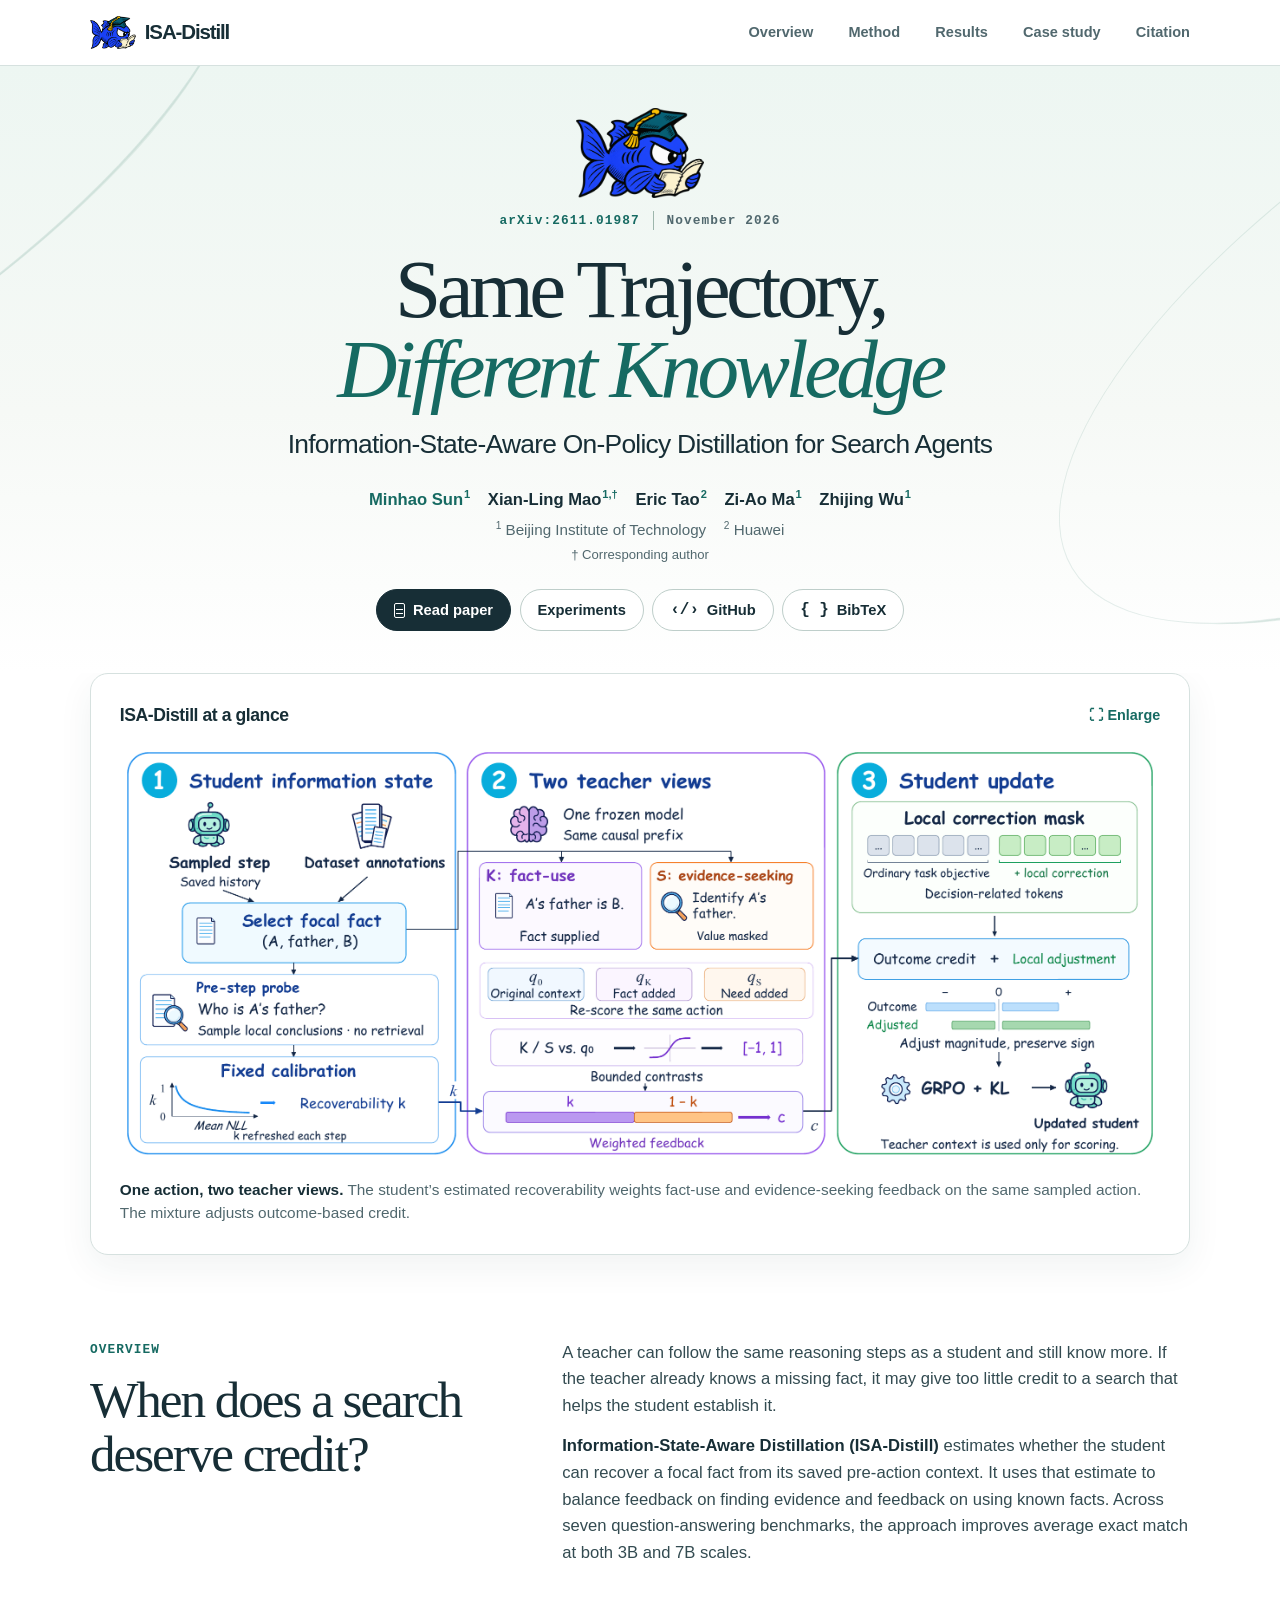
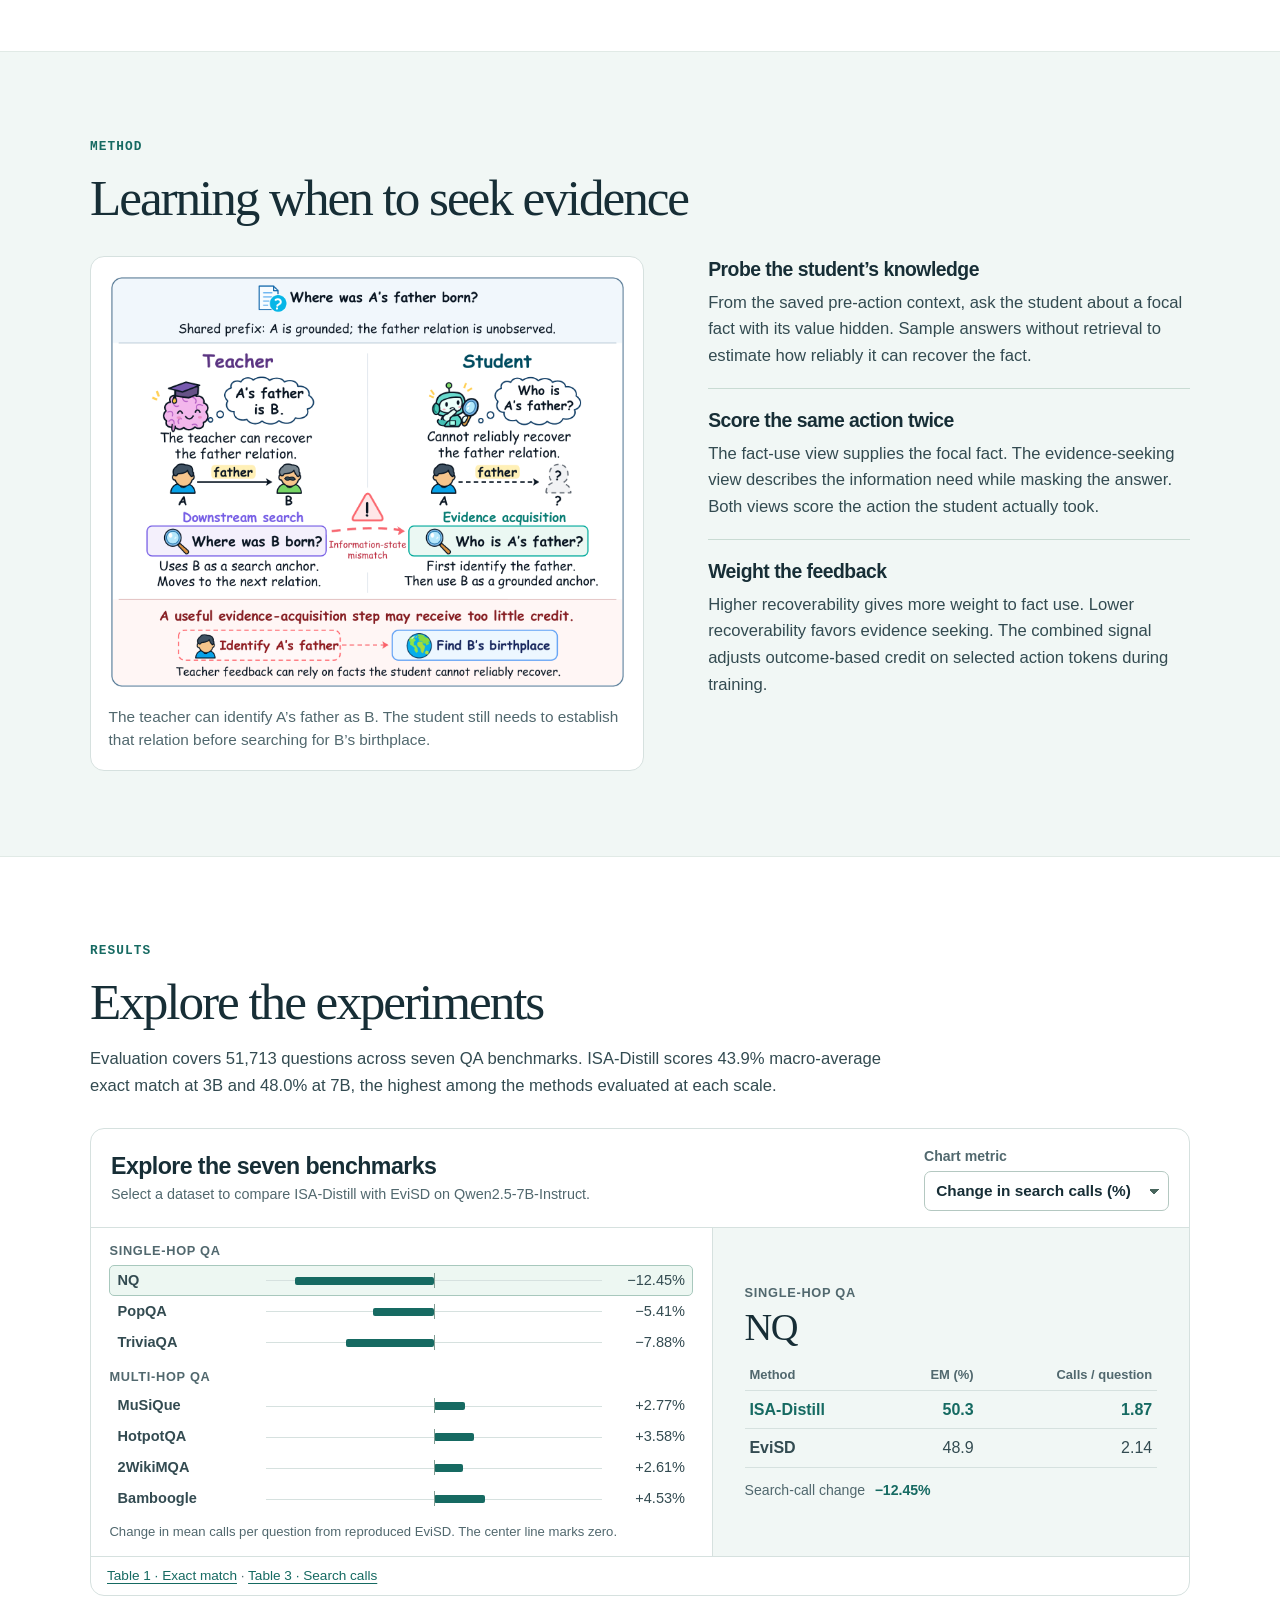
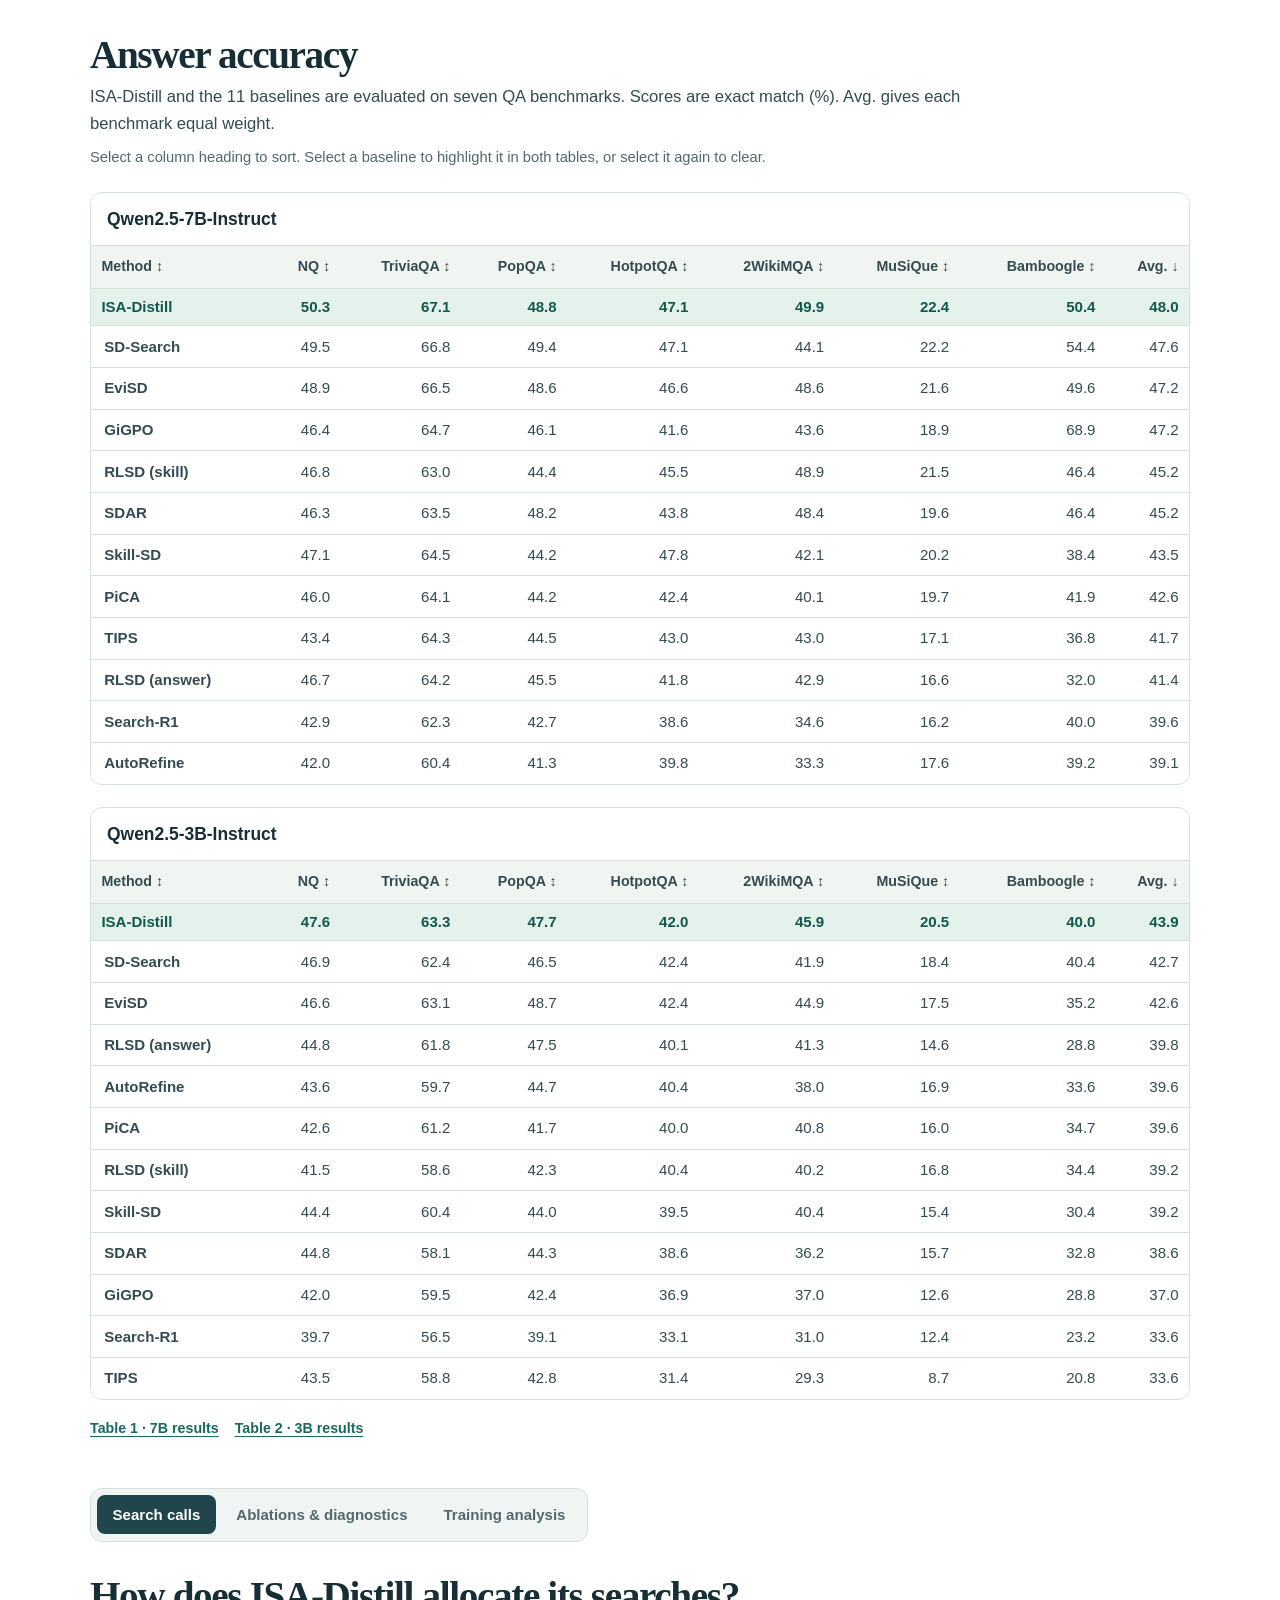
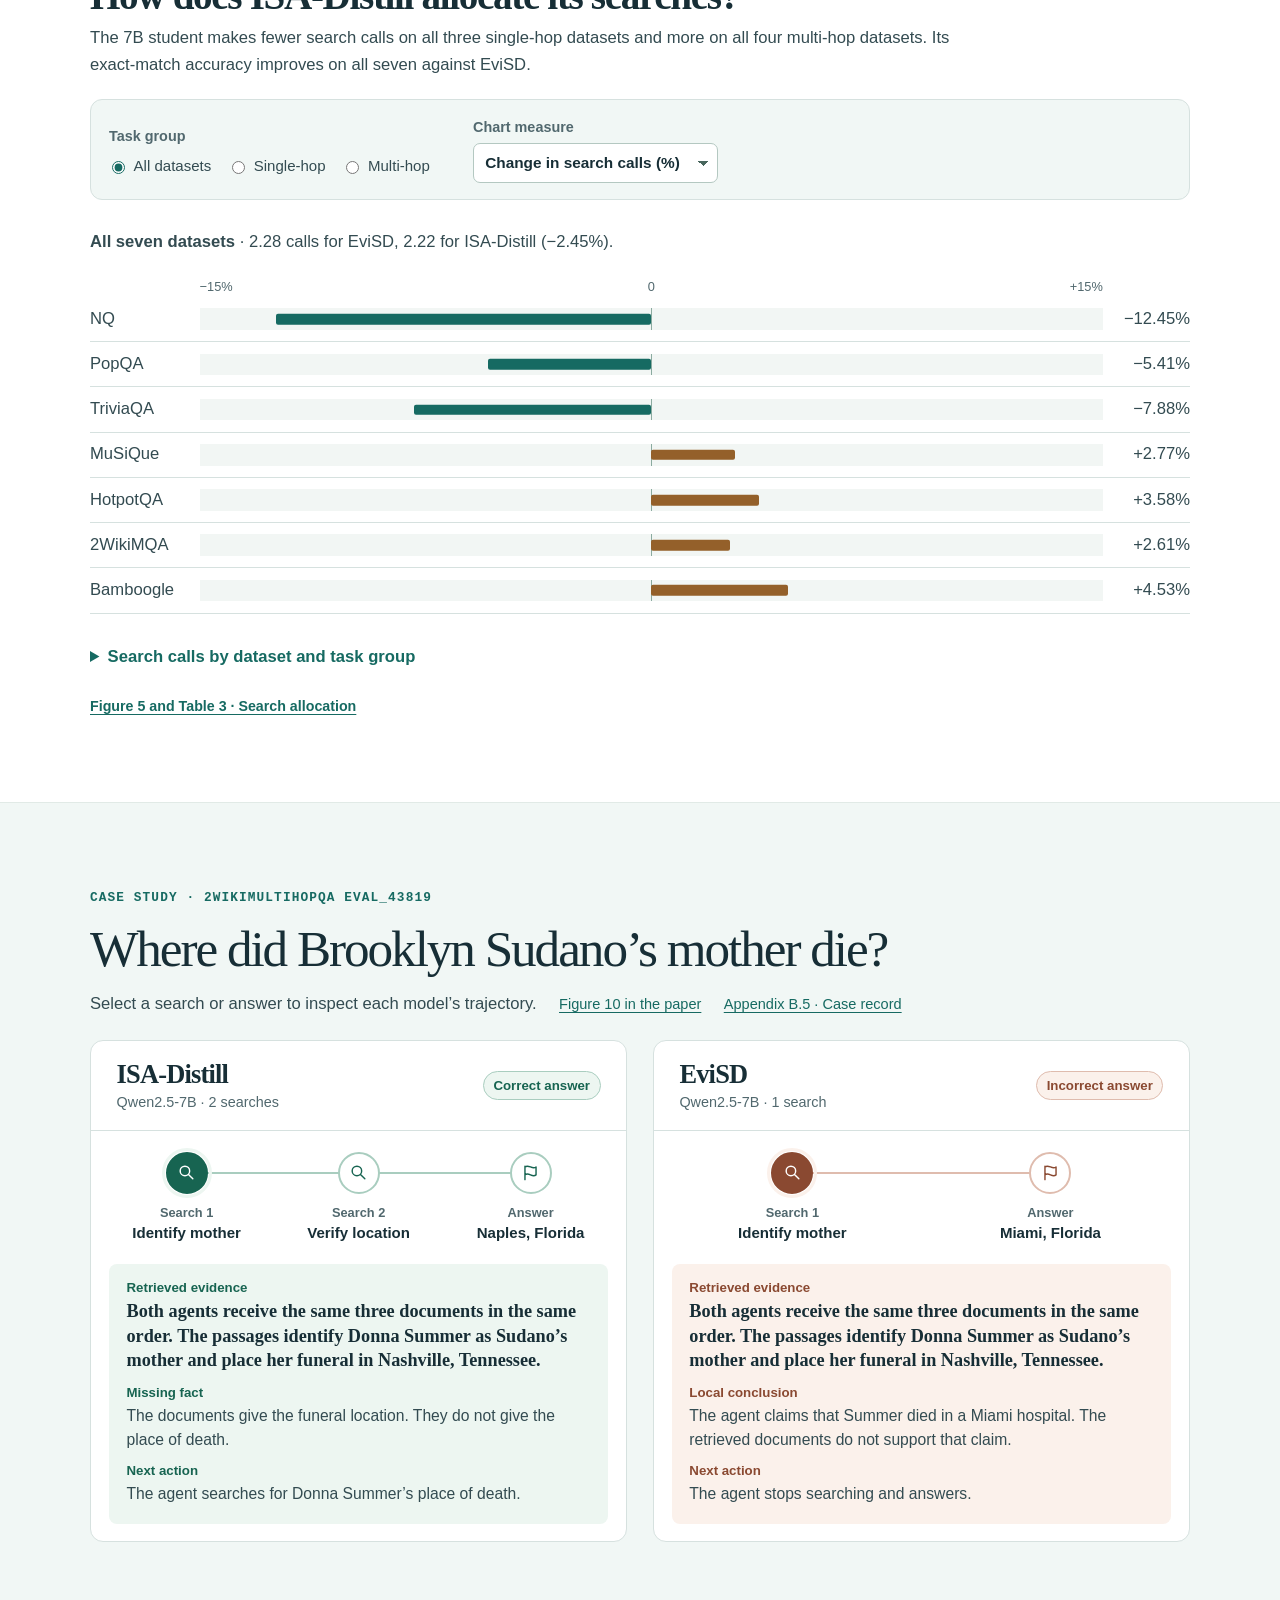
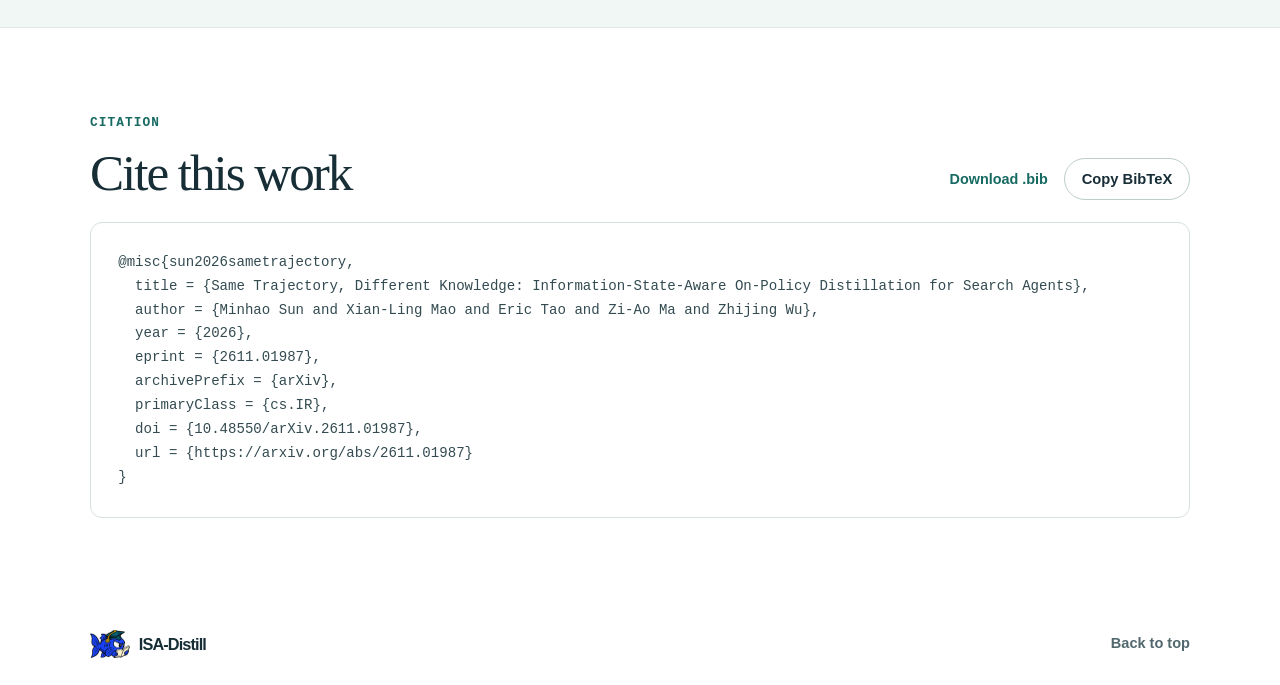
==== commit f0003840: "Feature expanded benchmark tables and independent case trajectories" ====
--- a/ISA-OPD/index.html
+++ b/ISA-OPD/index.html
@@ -22,8 +22,10 @@
   <link rel="stylesheet" href="style.css">
   <link rel="stylesheet" href="experiments.css">
   <link rel="stylesheet" href="trajectory.css">
+  <link rel="stylesheet" href="benchmark-overview.css">
   <script src="site.js" defer></script>
   <script src="benchmarks.js" defer></script>
+  <script src="benchmark-overview.js" defer></script>
   <script src="search-efficiency.js" defer></script>
   <script src="ablations.js" defer></script>
   <script src="experiments.js" defer></script>
@@ -34,7 +36,7 @@
 <header class="mast">
   <nav class="wrap" aria-label="Main navigation">
     <a class="brand" href="#top"><img src="assets/isa-fish.png" width="46" height="32" alt="">ISA-Distill</a>
-    <div class="navlinks"><a href="#overview">Overview</a><a href="#method">Method</a><a href="#results">Results</a><a href="#citation">Citation</a></div>
+    <div class="navlinks"><a href="#overview">Overview</a><a href="#method">Method</a><a href="#results">Results</a><a href="#case-study">Case study</a><a href="#citation">Citation</a></div>
   </nav>
 </header>
 <main id="main">
@@ -88,111 +90,94 @@
     <p class="kicker">Results</p>
     <h2 id="results-heading">Explore the experiments</h2>
     <p class="experiment-lead">Evaluation covers 51,713 questions across seven QA benchmarks. ISA-Distill scores 43.9% macro-average exact match at 3B and 48.0% at 7B, the highest among the methods evaluated at each scale.</p>
-    <nav class="experiment-nav" aria-label="Experiments">
-      <a id="tab-accuracy" href="#accuracy">Answer accuracy</a>
-      <a id="tab-retrieval" href="#retrieval">Search calls</a>
-      <a id="tab-ablations" href="#ablations">Ablations &amp; diagnostics</a>
-      <a id="tab-training" href="#training">Training analysis</a>
-      <a id="tab-case-study" href="#case-study">Case study</a>
-    </nav>
-    <div id="accuracy" data-panel>
+    <section id="benchmark-study" class="bo-card" aria-labelledby="bo-heading" hidden>
+  <div class="bo-head">
+    <div><h3 id="bo-heading">Explore the seven benchmarks</h3><p>Select a dataset to compare ISA-Distill with EviSD on Qwen2.5-7B-Instruct.</p></div>
+    <label for="bo-metric">Chart metric
+      <select id="bo-metric">
+        <option value="calls">Change in search calls (%)</option>
+        <option value="em">ISA-Distill exact match (%)</option>
+      </select>
+    </label>
+  </div>
+  <div class="bo-body">
+    <fieldset class="bo-chart">
+      <legend class="sr">Select a benchmark</legend>
+      <p class="bo-group">Single-hop QA</p><div data-bo-group="single"></div>
+      <p class="bo-group">Multi-hop QA</p><div data-bo-group="multi"></div>
+      <p class="bo-axis" id="bo-scale"></p>
+    </fieldset>
+    <div class="bo-inspector" role="region" aria-label="Selected benchmark" aria-live="polite" aria-atomic="true">
+      <p class="bo-group" id="bo-task"></p><h4 id="bo-name"></h4>
+      <table aria-label="Scores for the selected benchmark">
+        <thead><tr><th scope="col">Method</th><th scope="col">EM (%)</th><th scope="col">Calls / question</th></tr></thead>
+        <tbody>
+          <tr data-bo-method="isa"><th scope="row">ISA-Distill</th><td></td><td></td></tr>
+          <tr data-bo-method="evisd"><th scope="row">EviSD</th><td></td><td></td></tr>
+        </tbody>
+      </table>
+      <p class="bo-change">Search-call change <strong id="bo-change"></strong></p>
+    </div>
+  </div>
+  <p class="bo-source"><a href="https://arxiv.org/pdf/2611.01987v1#page=4">Table 1 · Exact match</a> · <a href="https://arxiv.org/pdf/2611.01987v1#page=5">Table 3 · Search calls</a></p>
+</section>
+    <div id="accuracy">
 <section id="bench-explorer" aria-labelledby="bench-heading">
   <h3 id="bench-heading">Answer accuracy</h3>
-  <p>Compare ISA-Distill with the 11 baselines in the paper. Scores are exact match (EM) percentages. Each of the seven benchmarks has equal weight in the macro-average.</p>
-  <div id="bench-interactive" hidden>
-    <div class="bench-controls">
-      <label for="bench-model">Backbone
-        <select id="bench-model"><option value="7B">Qwen2.5-7B-Instruct</option><option value="3B">Qwen2.5-3B-Instruct</option></select>
-      </label>
-      <label for="bench-dataset">Benchmark
-        <select id="bench-dataset">
-          <option value="8">Macro-average (7 datasets)</option>
-          <optgroup label="Single-hop QA"><option value="1">Natural Questions</option><option value="2">TriviaQA</option><option value="3">PopQA</option></optgroup>
-          <optgroup label="Multi-hop QA"><option value="4">HotpotQA</option><option value="5">2WikiMultiHopQA</option><option value="6">MuSiQue</option><option value="7">Bamboogle</option></optgroup>
-        </select>
-      </label>
-      <label for="bench-comparator">Comparison baseline
-        <select id="bench-comparator"></select>
-      </label>
-    </div>
-    <dl class="bench-summary" aria-live="polite" aria-atomic="true">
-      <div><dt>ISA-Distill EM</dt><dd id="bench-ours"></dd></div>
-      <div><dt id="bench-baseline-label">Baseline EM</dt><dd id="bench-baseline"></dd></div>
-    </dl>
-    <div class="bench-table-controls">
-      <label for="bench-view">Show methods
-        <select id="bench-view">
-          <option value="all">All 12 methods</option>
-          <option value="pair">ISA-Distill + selected baseline</option>
-        </select>
-      </label>
-      <label for="bench-order">Sort order
-        <select id="bench-order">
-          <option value="score-desc">Exact match: high to low</option>
-          <option value="score-asc">Exact match: low to high</option>
-          <option value="method-asc">Method: A–Z</option>
-          <option value="method-desc">Method: Z–A</option>
-        </select>
-      </label>
-    </div>
-    <table class="bench-ranking">
-      <caption id="bench-caption"></caption>
-      <thead><tr>
-        <th scope="col"><button class="bench-sort" type="button" data-key="method">Method <span aria-hidden="true"></span></button></th>
-        <th scope="col"><button class="bench-sort" type="button" data-key="score">Exact match (%) <span aria-hidden="true"></span></button></th>
-      </tr></thead>
-      <tbody id="bench-rows"></tbody>
-    </table>
-  </div>
-  <details class="bench-source" open>
-    <summary>Full 7B results</summary>
-    <div class="table-scroll" tabindex="0" role="region" aria-label="Full 7B results table">
-      <table data-model="7B">
-        <caption>Qwen2.5-7B-Instruct exact match (%). The average weights each benchmark equally.</caption>
+  <p>ISA-Distill and the 11 baselines are evaluated on seven QA benchmarks. Scores are exact match (%). Avg. gives each benchmark equal weight.</p>
+  <p class="bench-hint" hidden>Select a column heading to sort. Select a baseline to highlight it in both tables, or select it again to clear.</p>
+  <div class="bench-matrix">
+    <h4 id="bench-7b">Qwen2.5-7B-Instruct</h4>
+    <div class="table-scroll" tabindex="0" role="region" aria-labelledby="bench-7b">
+      <table data-model="7B" aria-labelledby="bench-7b">
         <thead><tr><th scope="col">Method</th><th scope="col">NQ</th><th scope="col">TriviaQA</th><th scope="col">PopQA</th><th scope="col">HotpotQA</th><th scope="col">2WikiMQA</th><th scope="col">MuSiQue</th><th scope="col">Bamboogle</th><th scope="col">Avg.</th></tr></thead>
         <tbody>
+          <tr class="ours"><th scope="row">ISA-Distill</th><td>50.3</td><td>67.1</td><td>48.8</td><td>47.1</td><td>49.9</td><td>22.4</td><td>50.4</td><td>48.0</td></tr>
+          <tr><th scope="row">SD-Search</th><td>49.5</td><td>66.8</td><td>49.4</td><td>47.1</td><td>44.1</td><td>22.2</td><td>54.4</td><td>47.6</td></tr>
+          <tr><th scope="row">EviSD</th><td>48.9</td><td>66.5</td><td>48.6</td><td>46.6</td><td>48.6</td><td>21.6</td><td>49.6</td><td>47.2</td></tr>
+          <tr><th scope="row">GiGPO</th><td>46.4</td><td>64.7</td><td>46.1</td><td>41.6</td><td>43.6</td><td>18.9</td><td>68.9</td><td>47.2</td></tr>
+          <tr><th scope="row">RLSD (skill)</th><td>46.8</td><td>63.0</td><td>44.4</td><td>45.5</td><td>48.9</td><td>21.5</td><td>46.4</td><td>45.2</td></tr>
+          <tr><th scope="row">SDAR</th><td>46.3</td><td>63.5</td><td>48.2</td><td>43.8</td><td>48.4</td><td>19.6</td><td>46.4</td><td>45.2</td></tr>
+          <tr><th scope="row">Skill-SD</th><td>47.1</td><td>64.5</td><td>44.2</td><td>47.8</td><td>42.1</td><td>20.2</td><td>38.4</td><td>43.5</td></tr>
+          <tr><th scope="row">PiCA</th><td>46.0</td><td>64.1</td><td>44.2</td><td>42.4</td><td>40.1</td><td>19.7</td><td>41.9</td><td>42.6</td></tr>
+          <tr><th scope="row">TIPS</th><td>43.4</td><td>64.3</td><td>44.5</td><td>43.0</td><td>43.0</td><td>17.1</td><td>36.8</td><td>41.7</td></tr>
+          <tr><th scope="row">RLSD (answer)</th><td>46.7</td><td>64.2</td><td>45.5</td><td>41.8</td><td>42.9</td><td>16.6</td><td>32.0</td><td>41.4</td></tr>
           <tr><th scope="row">Search-R1</th><td>42.9</td><td>62.3</td><td>42.7</td><td>38.6</td><td>34.6</td><td>16.2</td><td>40.0</td><td>39.6</td></tr>
           <tr><th scope="row">AutoRefine</th><td>42.0</td><td>60.4</td><td>41.3</td><td>39.8</td><td>33.3</td><td>17.6</td><td>39.2</td><td>39.1</td></tr>
-          <tr><th scope="row">TIPS</th><td>43.4</td><td>64.3</td><td>44.5</td><td>43.0</td><td>43.0</td><td>17.1</td><td>36.8</td><td>41.7</td></tr>
-          <tr><th scope="row">PiCA</th><td>46.0</td><td>64.1</td><td>44.2</td><td>42.4</td><td>40.1</td><td>19.7</td><td>41.9</td><td>42.6</td></tr>
-          <tr><th scope="row">GiGPO</th><td>46.4</td><td>64.7</td><td>46.1</td><td>41.6</td><td>43.6</td><td>18.9</td><td>68.9</td><td>47.2</td></tr>
-          <tr><th scope="row">SD-Search</th><td>49.5</td><td>66.8</td><td>49.4</td><td>47.1</td><td>44.1</td><td>22.2</td><td>54.4</td><td>47.6</td></tr>
-          <tr><th scope="row">Skill-SD</th><td>47.1</td><td>64.5</td><td>44.2</td><td>47.8</td><td>42.1</td><td>20.2</td><td>38.4</td><td>43.5</td></tr>
-          <tr><th scope="row">RLSD (skill)</th><td>46.8</td><td>63.0</td><td>44.4</td><td>45.5</td><td>48.9</td><td>21.5</td><td>46.4</td><td>45.2</td></tr>
-          <tr><th scope="row">SDAR</th><td>46.3</td><td>63.5</td><td>48.2</td><td>43.8</td><td>48.4</td><td>19.6</td><td>46.4</td><td>45.2</td></tr>
-          <tr><th scope="row">RLSD (answer)</th><td>46.7</td><td>64.2</td><td>45.5</td><td>41.8</td><td>42.9</td><td>16.6</td><td>32.0</td><td>41.4</td></tr>
-          <tr><th scope="row">EviSD</th><td>48.9</td><td>66.5</td><td>48.6</td><td>46.6</td><td>48.6</td><td>21.6</td><td>49.6</td><td>47.2</td></tr>
-          <tr class="ours"><th scope="row">ISA-Distill</th><td>50.3</td><td>67.1</td><td>48.8</td><td>47.1</td><td>49.9</td><td>22.4</td><td>50.4</td><td>48.0</td></tr>
         </tbody>
       </table>
     </div>
-  </details>
-  <details class="bench-source">
-    <summary>Full 3B results</summary>
-    <div class="table-scroll" tabindex="0" role="region" aria-label="Full 3B results table">
-      <table data-model="3B">
-        <caption>Qwen2.5-3B-Instruct exact match (%). The average weights each benchmark equally.</caption>
+  </div>
+  <div class="bench-matrix">
+    <h4 id="bench-3b">Qwen2.5-3B-Instruct</h4>
+    <div class="table-scroll" tabindex="0" role="region" aria-labelledby="bench-3b">
+      <table data-model="3B" aria-labelledby="bench-3b">
         <thead><tr><th scope="col">Method</th><th scope="col">NQ</th><th scope="col">TriviaQA</th><th scope="col">PopQA</th><th scope="col">HotpotQA</th><th scope="col">2WikiMQA</th><th scope="col">MuSiQue</th><th scope="col">Bamboogle</th><th scope="col">Avg.</th></tr></thead>
         <tbody>
+          <tr class="ours"><th scope="row">ISA-Distill</th><td>47.6</td><td>63.3</td><td>47.7</td><td>42.0</td><td>45.9</td><td>20.5</td><td>40.0</td><td>43.9</td></tr>
+          <tr><th scope="row">SD-Search</th><td>46.9</td><td>62.4</td><td>46.5</td><td>42.4</td><td>41.9</td><td>18.4</td><td>40.4</td><td>42.7</td></tr>
+          <tr><th scope="row">EviSD</th><td>46.6</td><td>63.1</td><td>48.7</td><td>42.4</td><td>44.9</td><td>17.5</td><td>35.2</td><td>42.6</td></tr>
+          <tr><th scope="row">RLSD (answer)</th><td>44.8</td><td>61.8</td><td>47.5</td><td>40.1</td><td>41.3</td><td>14.6</td><td>28.8</td><td>39.8</td></tr>
+          <tr><th scope="row">AutoRefine</th><td>43.6</td><td>59.7</td><td>44.7</td><td>40.4</td><td>38.0</td><td>16.9</td><td>33.6</td><td>39.6</td></tr>
+          <tr><th scope="row">PiCA</th><td>42.6</td><td>61.2</td><td>41.7</td><td>40.0</td><td>40.8</td><td>16.0</td><td>34.7</td><td>39.6</td></tr>
+          <tr><th scope="row">RLSD (skill)</th><td>41.5</td><td>58.6</td><td>42.3</td><td>40.4</td><td>40.2</td><td>16.8</td><td>34.4</td><td>39.2</td></tr>
+          <tr><th scope="row">Skill-SD</th><td>44.4</td><td>60.4</td><td>44.0</td><td>39.5</td><td>40.4</td><td>15.4</td><td>30.4</td><td>39.2</td></tr>
+          <tr><th scope="row">SDAR</th><td>44.8</td><td>58.1</td><td>44.3</td><td>38.6</td><td>36.2</td><td>15.7</td><td>32.8</td><td>38.6</td></tr>
+          <tr><th scope="row">GiGPO</th><td>42.0</td><td>59.5</td><td>42.4</td><td>36.9</td><td>37.0</td><td>12.6</td><td>28.8</td><td>37.0</td></tr>
           <tr><th scope="row">Search-R1</th><td>39.7</td><td>56.5</td><td>39.1</td><td>33.1</td><td>31.0</td><td>12.4</td><td>23.2</td><td>33.6</td></tr>
-          <tr><th scope="row">AutoRefine</th><td>43.6</td><td>59.7</td><td>44.7</td><td>40.4</td><td>38.0</td><td>16.9</td><td>33.6</td><td>39.6</td></tr>
           <tr><th scope="row">TIPS</th><td>43.5</td><td>58.8</td><td>42.8</td><td>31.4</td><td>29.3</td><td>8.7</td><td>20.8</td><td>33.6</td></tr>
-          <tr><th scope="row">PiCA</th><td>42.6</td><td>61.2</td><td>41.7</td><td>40.0</td><td>40.8</td><td>16.0</td><td>34.7</td><td>39.6</td></tr>
-          <tr><th scope="row">GiGPO</th><td>42.0</td><td>59.5</td><td>42.4</td><td>36.9</td><td>37.0</td><td>12.6</td><td>28.8</td><td>37.0</td></tr>
-          <tr><th scope="row">SD-Search</th><td>46.9</td><td>62.4</td><td>46.5</td><td>42.4</td><td>41.9</td><td>18.4</td><td>40.4</td><td>42.7</td></tr>
-          <tr><th scope="row">Skill-SD</th><td>44.4</td><td>60.4</td><td>44.0</td><td>39.5</td><td>40.4</td><td>15.4</td><td>30.4</td><td>39.2</td></tr>
-          <tr><th scope="row">RLSD (skill)</th><td>41.5</td><td>58.6</td><td>42.3</td><td>40.4</td><td>40.2</td><td>16.8</td><td>34.4</td><td>39.2</td></tr>
-          <tr><th scope="row">SDAR</th><td>44.8</td><td>58.1</td><td>44.3</td><td>38.6</td><td>36.2</td><td>15.7</td><td>32.8</td><td>38.6</td></tr>
-          <tr><th scope="row">RLSD (answer)</th><td>44.8</td><td>61.8</td><td>47.5</td><td>40.1</td><td>41.3</td><td>14.6</td><td>28.8</td><td>39.8</td></tr>
-          <tr><th scope="row">EviSD</th><td>46.6</td><td>63.1</td><td>48.7</td><td>42.4</td><td>44.9</td><td>17.5</td><td>35.2</td><td>42.6</td></tr>
-          <tr class="ours"><th scope="row">ISA-Distill</th><td>47.6</td><td>63.3</td><td>47.7</td><td>42.0</td><td>45.9</td><td>20.5</td><td>40.0</td><td>43.9</td></tr>
         </tbody>
       </table>
     </div>
-  </details>
+  </div>
 </section>
 <p class="source-line"><a href="https://arxiv.org/pdf/2611.01987v1#page=4">Table 1 · 7B results</a><a href="https://arxiv.org/pdf/2611.01987v1#page=5">Table 2 · 3B results</a></p>
     </div>
+    <nav class="experiment-nav" aria-label="Additional experiments">
+      <a href="#retrieval" id="tab-retrieval">Search calls</a>
+      <a href="#ablations" id="tab-ablations">Ablations &amp; diagnostics</a>
+      <a href="#training" id="tab-training">Training analysis</a>
+    </nav>
     <div id="retrieval" data-panel>
 <div class="efficiency-experiment">
   <h3>How does ISA-Distill allocate its searches?</h3>
@@ -358,66 +343,101 @@
   </figure>
 </div>
     </div>
-    <div id="case-study" data-panel>
-<div class="trace" id="trajectory-reader">
-  <div class="trace-heading">
-    <h3>One question, two search paths</h3>
-    <p>Two 7B agents tackle the same 2WikiMultiHopQA question. Follow the evidence each uses to reach its answer.</p>
-  </div>
-  <div class="trace-toolbar" hidden>
-    <p class="trace-status" role="status" aria-live="polite" aria-atomic="true"></p>
-    <div class="trace-actions" role="group" aria-label="Trajectory playback">
-      <button type="button" data-trace-action="play">Replay</button>
-      <button type="button" data-trace-action="back">Previous</button>
-      <button type="button" data-trace-action="next">Next</button>
-      <button type="button" data-trace-action="complete">Show complete</button>
-    </div>
-  </div>
-  <div class="trace-board" aria-label="Two search trajectories">
-    <div class="trace-shared">
-      <div class="trace-prompt" data-trace-step="1">
-        <p class="trace-node-label">Question</p>
-        <p class="trace-question">Where did Brooklyn Sudano’s mother die?</p>
-      </div>
-      <div class="trace-evidence" data-trace-step="2">
-        <h4>First search · Shared evidence</h4>
-        <p>Both agents retrieve the same three documents in the same order. The passages identify <strong>Donna Summer</strong> as Sudano’s mother and place her funeral in <strong>Nashville</strong>. The passages do not state where she died.</p>
-      </div>
-    </div>
-    <div class="trace-fork" data-trace-step="3">
-      <section class="trace-lane trace-isa" aria-labelledby="trace-isa-title">
-        <h4 id="trace-isa-title">ISA-Distill <span>7B</span></h4>
-        <div class="trace-turn">
-          <h5>Search again</h5>
-          <p>The agent identifies the missing location and issues a targeted query.</p>
-          <p class="trace-query"><code>where did donna summer die</code></p>
-          <p>The new passage states that Summer died at her home in Naples, Florida.</p>
-        </div>
-        <div class="trace-answer" data-trace-step="4">
-          <h5>Final answer</h5>
-          <p class="trace-answer-text">Naples, Florida</p>
-          <p class="trace-outcome">Correct · 2 searches</p>
-        </div>
-      </section>
-      <section class="trace-lane trace-evisd" aria-labelledby="trace-evisd-title">
-        <h4 id="trace-evisd-title">EviSD <span>7B</span></h4>
-        <div class="trace-turn">
-          <h5>Stop searching</h5>
-          <p>The agent concludes that Summer died in a Miami hospital. The retrieved documents provide no evidence for that claim.</p>
-        </div>
-        <div class="trace-answer" data-trace-step="4">
-          <h5>Final answer</h5>
-          <p class="trace-answer-text">Miami, Florida</p>
-          <p class="trace-outcome">Incorrect · 1 search</p>
-        </div>
-      </section>
-    </div>
+  </section>
+  <section class="tint section" id="case-study" aria-labelledby="trace-question">
+<div class="wrap">
+  <p class="kicker">Case study · 2WikiMultiHopQA eval_43819</p>
+  <h2 id="trace-question">Where did Brooklyn Sudano’s mother die?</h2>
+  <div class="trace-intro">
+    <p class="trace-instruction" hidden>Select a search or answer to inspect each model’s trajectory.</p>
+    <a href="https://arxiv.org/pdf/2611.01987v1#page=8">Figure 10 in the paper</a>
+    <a href="https://arxiv.org/pdf/2611.01987v1#page=12">Appendix B.5 · Case record</a>
+  </div>
+  <div class="trace-comparison">
+    <article class="trace-lane trace-isa" aria-labelledby="lane-isa">
+      <header class="trace-lane-head">
+        <div><h3 id="lane-isa">ISA-Distill</h3><p>Qwen2.5-7B · 2 searches</p></div>
+        <span class="trace-outcome">Correct answer</span>
+      </header>
+      <div class="trace-path" role="tablist" aria-label="ISA-Distill trajectory nodes" hidden>
+        <button class="trace-node" type="button" role="tab" id="trajectory-isa-first-tab" aria-controls="trajectory-isa-first">
+          <span class="trace-node-icon"><svg viewBox="0 0 24 24" aria-hidden="true"><circle cx="10" cy="10" r="6"/><path d="m14.5 14.5 5.5 5.5"/></svg></span>
+          <span class="trace-action">Search 1</span><span class="trace-label">Identify mother</span>
+        </button>
+        <button class="trace-node" type="button" role="tab" id="trajectory-isa-second-tab" aria-controls="trajectory-isa-second">
+          <span class="trace-node-icon"><svg viewBox="0 0 24 24" aria-hidden="true"><circle cx="10" cy="10" r="6"/><path d="m14.5 14.5 5.5 5.5"/></svg></span>
+          <span class="trace-action">Search 2</span><span class="trace-label">Verify location</span>
+        </button>
+        <button class="trace-node" type="button" role="tab" id="trajectory-isa-answer-tab" aria-controls="trajectory-isa-answer">
+          <span class="trace-node-icon"><svg viewBox="0 0 24 24" aria-hidden="true"><path d="M5 21V4m0 1c5-4 9 4 14 0v10c-5 4-9-4-14 0"/></svg></span>
+          <span class="trace-action">Answer</span><span class="trace-label">Naples, Florida</span>
+        </button>
+      </div>
+      <div class="trace-details">
+        <div class="trace-detail" id="trajectory-isa-first">
+          <h4>Search 1 · Identify mother</h4>
+          <dl>
+            <dt>Retrieved evidence</dt><dd>Both agents receive the same three documents in the same order. The passages identify Donna Summer as Sudano’s mother and place her funeral in Nashville, Tennessee.</dd>
+            <dt>Missing fact</dt><dd>The documents give the funeral location. They do not give the place of death.</dd>
+            <dt>Next action</dt><dd>The agent searches for Donna Summer’s place of death.</dd>
+          </dl>
+        </div>
+        <div class="trace-detail" id="trajectory-isa-second">
+          <h4>Search 2 · Verify location</h4>
+          <dl>
+            <dt>Query</dt><dd>where did donna summer die</dd>
+            <dt>Retrieved evidence</dt><dd>The passage states that Summer died in Naples, Florida.</dd>
+            <dt>Next action</dt><dd>The agent answers using the retrieved location.</dd>
+          </dl>
+        </div>
+        <div class="trace-detail" id="trajectory-isa-answer">
+          <h4>Answer · Naples, Florida</h4>
+          <dl>
+            <dt>Final answer</dt><dd>Naples, Florida</dd>
+            <dt>Accepted answers</dt><dd>Naples or Naples, Florida</dd>
+            <dt>Searches</dt><dd>Two searches. The second establishes the place of death.</dd>
+          </dl>
+        </div>
+      </div>
+    </article>
+    <article class="trace-lane trace-evisd" aria-labelledby="lane-evisd">
+      <header class="trace-lane-head">
+        <div><h3 id="lane-evisd">EviSD</h3><p>Qwen2.5-7B · 1 search</p></div>
+        <span class="trace-outcome">Incorrect answer</span>
+      </header>
+      <div class="trace-path" role="tablist" aria-label="EviSD trajectory nodes" hidden>
+        <button class="trace-node" type="button" role="tab" id="trajectory-evisd-first-tab" aria-controls="trajectory-evisd-first">
+          <span class="trace-node-icon"><svg viewBox="0 0 24 24" aria-hidden="true"><circle cx="10" cy="10" r="6"/><path d="m14.5 14.5 5.5 5.5"/></svg></span>
+          <span class="trace-action">Search 1</span><span class="trace-label">Identify mother</span>
+        </button>
+        <button class="trace-node" type="button" role="tab" id="trajectory-evisd-answer-tab" aria-controls="trajectory-evisd-answer">
+          <span class="trace-node-icon"><svg viewBox="0 0 24 24" aria-hidden="true"><path d="M5 21V4m0 1c5-4 9 4 14 0v10c-5 4-9-4-14 0"/></svg></span>
+          <span class="trace-action">Answer</span><span class="trace-label">Miami, Florida</span>
+        </button>
+      </div>
+      <div class="trace-details">
+        <div class="trace-detail" id="trajectory-evisd-first">
+          <h4>Search 1 · Identify mother</h4>
+          <dl>
+            <dt>Retrieved evidence</dt><dd>Both agents receive the same three documents in the same order. The passages identify Donna Summer as Sudano’s mother and place her funeral in Nashville, Tennessee.</dd>
+            <dt>Local conclusion</dt><dd>The agent claims that Summer died in a Miami hospital. The retrieved documents do not support that claim.</dd>
+            <dt>Next action</dt><dd>The agent stops searching and answers.</dd>
+          </dl>
+        </div>
+        <div class="trace-detail" id="trajectory-evisd-answer">
+          <h4>Answer · Miami, Florida</h4>
+          <dl>
+            <dt>Final answer</dt><dd>Miami, Florida</dd>
+            <dt>Accepted answers</dt><dd>Naples or Naples, Florida</dd>
+            <dt>Searches</dt><dd>One search. The agent answers without retrieving evidence for the place of death.</dd>
+          </dl>
+        </div>
+      </div>
+    </article>
   </div>
 </div>
-<p class="source-line"><a href="https://arxiv.org/pdf/2611.01987v1#page=8">Figure 10 · Paired trajectories</a><a href="https://arxiv.org/pdf/2611.01987v1#page=12">Appendix B.5 · Case record</a></p>
-    </div>
-  </section>
-  <section class="tint section" id="citation" aria-labelledby="citation-title">
+  </section>
+  <section class="section" id="citation" aria-labelledby="citation-title">
     <div class="wrap">
       <div class="cite-head"><div><p class="kicker">Citation</p><h2 id="citation-title">Cite this work</h2></div><div class="cite-actions"><a class="textlink" href="assets/isa-distill.bib" download>Download .bib</a><button id="copy" class="button" type="button" hidden>Copy BibTeX</button></div></div>
       <pre tabindex="0"><code id="bib">@misc{sun2026sametrajectory,
--- a/ISA-OPD/experiments.css
+++ b/ISA-OPD/experiments.css
@@ -13,17 +13,16 @@
 .experiment-nav a:hover { color: var(--teal); background: #e3efea; }
 .experiment-nav a[aria-selected=true] { color: white; background: #20454a; }
 [data-panel] { padding-top: 2rem; scroll-margin-top: 5.5rem; }
-[data-panel] h3 { font-family: var(--serif); font-weight: 550; font-size: clamp(1.7rem, 3.4vw, 2.45rem); line-height: 1.12; letter-spacing: -.035em; }
+#accuracy h3, [data-panel] h3 { font-family: var(--serif); font-weight: 550; font-size: clamp(1.7rem, 3.4vw, 2.45rem); line-height: 1.12; letter-spacing: -.035em; }
 [data-panel] p { max-width: 54rem; }
-[data-panel] .source-line { margin-top: 1.1rem; display: flex; gap: .45rem 1rem; flex-wrap: wrap; }
+#results .source-line { margin-top: 1.1rem; display: flex; gap: .45rem 1rem; flex-wrap: wrap; }
 .source-line a, .training-gallery figcaption a { color: var(--teal); font-size: .89rem; font-weight: 580; }
 .study-block + .study-block { border-top: 1px solid var(--line); margin-top: 2rem; padding-top: 2rem; }
-.bench-controls, .eff-controls, .study-comparison {
+.eff-controls, .study-comparison {
   margin-block: 1.3rem 1rem; padding: 1rem; background: var(--pale);
   border: 1px solid var(--line); border-radius: 12px;
 }
-.bench-controls { display: grid; grid-template-columns: repeat(3, minmax(0, 1fr)); gap: .9rem; }
-.bench-controls label, .eff-measure, .study-control, .training-control {
+.eff-measure, .study-control {
   display: grid; gap: .25rem; color: var(--muted); font-size: .9rem; font-weight: 600;
 }
 #results select {
@@ -32,19 +31,11 @@
   background-image: linear-gradient(45deg, transparent 50%, #48665d 50%), linear-gradient(135deg, #48665d 50%, transparent 50%);
   background-size: 5px 5px; background-position: right 14px center, right 9px center; background-repeat: no-repeat;
 }
-.bench-summary { display: flex; gap: clamp(1.6rem, 6vw, 5rem); padding: .5rem 1rem 1rem; }
-.bench-summary dt, .study-metrics span { display: block; font-size: .89rem; color: var(--muted); }
-.bench-summary dd, .study-metrics strong, .study-value { display: block; color: var(--teal); font: 550 clamp(1.7rem, 3vw, 2.35rem)/1.2 var(--serif); font-variant-numeric: tabular-nums; }
-.bench-summary div:nth-child(2) dd { color: var(--cool); }
-.bench-ranking th:first-child { width: 32%; }
-.bench-ranking .comparator { background: #eff4f7; }
+.study-metrics span { display: block; font-size: .89rem; color: var(--muted); }
+.study-metrics strong, .study-value { display: block; color: var(--teal); font: 550 clamp(1.7rem, 3vw, 2.35rem)/1.2 var(--serif); font-variant-numeric: tabular-nums; }
 .bench-sort { border: 0; padding: .2rem 0; background: none; color: var(--text); font-size: .89rem; font-weight: 600; }
-.bench-ranking td { white-space: nowrap; }
-.bench-track { display: inline-block; vertical-align: middle; width: calc(100% - 4rem); height: .48rem; text-align: left; background: #edf2f0; border-radius: 2px; }
-.bench-bar { display: block; height: 100%; border-radius: inherit; background: #96aba6; }
-.ours .bench-bar, .eff-bar.isa, .eff-bar.decrease { background: var(--teal); }
-.comparator .bench-bar, .eff-bar.baseline { background: var(--cool); }
-.bench-value { display: inline-block; width: 3.7rem; }
+.eff-bar.isa, .eff-bar.decrease { background: var(--teal); }
+.eff-bar.baseline { background: var(--cool); }
 .table-scroll, .eff-table-wrap { overflow-x: auto; }
 .table-scroll th, .table-scroll td { white-space: nowrap; }
 #results summary { padding-block: .4rem; }
@@ -83,8 +74,7 @@
 [data-switch] figure { padding: 1rem; border: 1px solid var(--line); border-radius: 13px; margin-block: 1rem; }
 [data-switch] figure img { width: auto; max-width: 100%; max-height: 410px; margin-inline: auto; }
 @media (max-width: 700px) {
-  .bench-controls { grid-template-columns: 1fr; }
-  .bench-controls, .eff-controls, .study-comparison { gap: .7rem; }
+  .eff-controls, .study-comparison { gap: .7rem; }
   .study-comparison { grid-template-columns: 1fr; }
   .eff-chart { --label: 4.8rem; --value: 4rem; --gap: .4rem; font-size: .9rem; }
   .experiment-nav a { font-size: .89rem; padding: .42rem .63rem; }
@@ -94,11 +84,26 @@
   [data-panel] { scroll-margin-top: 7.5rem; }
 }
 #training-choice { margin-top: .6rem; }
-.bench-table-controls { display: flex; flex-wrap: wrap; gap: .6rem 1.3rem; border-top: 1px solid var(--line); margin-block: .65rem; padding-top: .9rem; }
-.bench-table-controls label { display: grid; gap: .2rem; font-size: .88rem; font-weight: 600; color: var(--muted); }
-.bench-row-role { display: inline-block; margin-left: .3rem; color: #416074; font-size: .78rem; font-weight: 500; }
+#accuracy { margin-block: 2.3rem 3rem; }
+#accuracy > section > p { max-width: 55rem; }
+.bench-hint { color: var(--muted); font-size: .92rem; margin-top: .55rem; }
+.bench-matrix { margin-top: 1.4rem; border: 1px solid var(--line); border-radius: 12px; overflow: hidden; }
+.bench-matrix h4 { color: var(--ink); font-size: 1.09rem; line-height: 1.4; margin: 0; padding: .85rem 1rem; border-bottom: 1px solid var(--line); }
+.bench-matrix table { font-size: .94rem; }
+.bench-matrix th, .bench-matrix td { padding: .4rem .65rem; }
+.bench-matrix tbody tr:last-child > * { border-bottom: 0; }
+.bench-matrix thead th { background: #f0f5f2; }
+.bench-matrix .ours > * { font-weight: 660; }
+.bench-matrix .comparator { background: #e5eef4; color: #24465b; }
+.bench-baseline { color: inherit; border: 0; background: transparent; font: inherit; padding: .12rem .18rem; cursor: pointer; text-align: left; }
+.bench-baseline:hover, .bench-baseline[aria-pressed=true], .bench-sort:hover { text-decoration: underline; text-underline-offset: .2rem; }
+.bench-matrix thead th:first-child, .bench-matrix tbody th { position: sticky; left: 0; z-index: 1; box-shadow: 1px 0 #d6e1df; }
+.bench-matrix tbody th { background: #fff; }
+.bench-matrix tr.ours th { background: #e4f2eb; }
+.bench-matrix tr.comparator th { background: #e5eef4; }
 .bench-matrix-sort { white-space: nowrap; }
-@media (max-width: 530px) {
-  .bench-row-role { display: block; margin-left: 0; }
-  .bench-table-controls { display: grid; }
+@media (max-width: 500px) {
+  .navlinks { width: 100%; gap: .25rem; }
+  .navlinks a { font-size: .83rem; }
+  #accuracy .table-scroll td, #accuracy .table-scroll th { padding: .45rem .63rem; }
 }
--- a/ISA-OPD/trajectory.css
+++ b/ISA-OPD/trajectory.css
@@ -1,48 +1,53 @@
-.trace [hidden] { display: none !important; }
-.trace-heading p { max-width: 76ch; }
-.trace-toolbar { display: flex; flex-wrap: wrap; align-items: center; justify-content: space-between; gap: .5rem 1rem; padding: .85rem 0; margin-top: .7rem; }
-.trace-status { color: var(--text); font-size: .93rem; font-weight: 650; }
-.trace-actions { display: flex; flex-wrap: wrap; align-items: center; gap: .35rem; }
-.trace-actions button { min-height: 2.3rem; border-radius: .5rem; padding: .32rem .66rem; border: 1px solid #b8ccc5; background: white; color: var(--teal); font-size: .87rem; font-weight: 600; }
-.trace-actions [data-trace-action="play"] { color: white; background: var(--teal); border-color: var(--teal); min-width: 4.15rem; }
-.trace-actions button:hover:enabled { border-color: var(--ink); }
-.trace-actions button:disabled { color: #6a7976; background: #f3f5f4; border-color: #e3e9e6; cursor: default; }
-.trace-board { --wire: #8ca89e; --segment: 1.25rem; --fork-gap: clamp(.8rem, 3.5vw, 2.5rem); padding: clamp(.85rem, 3vw, 1.8rem); margin-top: .55rem; border: 1px solid var(--line); border-radius: 1rem; background: #f4f8f6; }
-.trace-board h4, .trace-board h5 { margin: 0; color: var(--ink); }
-.trace-shared { width: min(100%, 43rem); margin-inline: auto; }
-.trace-prompt, .trace-evidence, .trace-turn, .trace-answer { position: relative; padding: .85rem 1.05rem; background: white; border: 1px solid var(--line); border-radius: .65rem; }
-.trace-prompt { text-align: center; border-color: #b5cdc0; }
-.trace-node-label, .trace-board h5 { color: var(--muted); font-size: .85rem; letter-spacing: .018em; font-weight: 650; }
-.trace-question { color: var(--ink); font: 500 clamp(1.35rem, 3vw, 1.8rem)/1.25 var(--serif); margin-top: .28rem; }
-.trace-evidence { margin-top: var(--segment); }
-.trace-evidence h4 { font-size: 1.03rem; margin-bottom: .35rem; }
-.trace-board p:not(.trace-question, .trace-answer-text) { line-height: 1.48; }
-.trace-fork { position: relative; display: grid; grid-template-columns: repeat(2, minmax(0, 1fr)); gap: var(--fork-gap); padding-top: calc(2 * var(--segment)); }
-.trace-fork::before, .trace-lane::before, .trace-evidence::before, .trace-turn::before, .trace-answer::before { content: ""; position: absolute; height: var(--segment); border-left: 1.5px solid var(--wire); left: 50%; top: calc(-1 * var(--segment)); }
-.trace-fork::before { top: 0; }
-.trace-fork::after { content: ""; position: absolute; top: var(--segment); left: calc(25% - var(--fork-gap) / 4); right: calc(25% - var(--fork-gap) / 4); border-top: 1.5px solid var(--wire); }
-.trace-lane { position: relative; min-width: 0; display: flex; flex-direction: column; gap: var(--segment); }
-.trace-lane h4 { align-self: center; padding: .3rem .8rem; font-size: 1rem; background: #dceedf; color: #204d3f; border-radius: 2rem; }
-.trace-lane h4 span { font-size: .82em; font-weight: 500; }
-.trace-evisd h4 { background: #e5eaf0; color: #43566c; }
-.trace-turn { flex: 1; }
-.trace-turn h5, .trace-answer h5 { margin-bottom: .35rem; }
-.trace-turn p + p { margin-top: .5rem; }
-.trace-query code { display: inline-block; padding: .24rem .45rem; border-radius: .28rem; background: #eaf3ed; color: #215849; overflow-wrap: anywhere; font-size: .9rem; }
-.trace-answer { background: #edf6ef; border-color: #bbd7c8; }
-.trace-evisd .trace-answer { background: #f5f1ee; border-color: #dbd0c8; }
-.trace-answer-text { color: var(--ink); font: 500 1.6rem/1.25 var(--serif); }
-.trace-outcome { margin-top: .23rem; color: #315745; font-weight: 650; font-size: .9rem; }
-.trace-evisd .trace-outcome { color: #774c3f; }
-@media (max-width: 575px) {
-  .trace-board { --segment: .9rem; }
-  .trace-fork { grid-template-columns: minmax(0, 1fr); gap: 1.15rem; padding-top: 1rem; }
-  .trace-fork::before { left: 0; width: 50%; height: .55rem; border: 0; border-right: 1.5px solid var(--wire); border-bottom: 1.5px solid var(--wire); }
-  .trace-fork::after { display: none; }
-  .trace-lane { padding-left: 1.05rem; }
-  .trace-lane::before { left: 0; top: -.45rem; bottom: -2.15rem; height: auto; }
-  .trace-lane:last-child::before { top: -1.15rem; height: 2.15rem; bottom: auto; }
-  .trace-lane h4 { align-self: flex-start; position: relative; }
-  .trace-lane h4::before { content: ""; position: absolute; top: 50%; left: -1.05rem; width: 1.05rem; border-top: 1.5px solid var(--wire); }
-  .trace-turn::before { left: 2rem; }
+#trace-question { max-width: 900px; }
+.trace-intro { display: flex; flex-wrap: wrap; gap: .25rem 1.4rem; align-items: baseline; margin: 1rem 0 1.4rem; }
+.trace-intro a { font-size: .91rem; text-underline-offset: 3px; }
+.trace-comparison { display: grid; grid-template-columns: repeat(2, minmax(0, 1fr)); gap: clamp(1rem, 2vw, 1.8rem); align-items: start; }
+.trace-lane {
+  --trace-ink: #176451;
+  --trace-border: #a9cdbf;
+  --trace-wash: #edf6f1;
+  border: 1px solid var(--line); border-radius: 13px; background: white;
+  overflow: clip;
 }
+.trace-evisd { --trace-ink: #8a4931; --trace-border: #dfbcae; --trace-wash: #fbf1eb; }
+.trace-lane-head {
+  padding: 1.15rem clamp(1rem, 2vw, 1.6rem);
+  display: flex; justify-content: space-between; align-items: center; flex-wrap: wrap; gap: .5rem;
+  border-bottom: 1px solid var(--line);
+}
+.trace-lane-head h3 { font: 600 1.65rem/1.1 var(--serif); letter-spacing: -.03em; margin-bottom: .25rem; }
+.trace-lane-head p { color: var(--muted); font-size: .9rem; line-height: 1.3; }
+.trace-outcome { padding: .2rem .6rem; border: 1px solid var(--trace-border); border-radius: 1.3rem; color: var(--trace-ink); background: var(--trace-wash); font-size: .83rem; font-weight: 600; }
+.trace-path { display: flex; padding: 1.3rem .6rem 1.05rem; }
+.trace-node {
+  flex: 1; min-width: 0; display: flex; flex-direction: column; align-items: center;
+  position: relative; isolation: isolate;
+  background: transparent; border: 0; padding: 0 .2rem .3rem; color: var(--ink);
+}
+.trace-node:not(:last-child)::after {
+  content: ""; position: absolute; z-index: -1; left: 50%; top: 20px; width: 100%; height: 2px; background: var(--trace-border);
+}
+.trace-node-icon {
+  width: 42px; height: 42px; display: grid; place-items: center; border-radius: 50%;
+  border: 2px solid var(--trace-border); color: var(--trace-ink); background: white;
+}
+.trace-node .trace-node-icon svg { width: 19px; height: 19px; }
+.trace-node[aria-selected="true"] .trace-node-icon { background: var(--trace-ink); border-color: var(--trace-ink); color: white; outline: 3px solid var(--trace-wash); outline-offset: 1px; }
+.trace-node:hover .trace-label { text-decoration: underline; text-underline-offset: 3px; }
+.trace-action { margin-top: .58rem; font-size: .8rem; font-weight: 600; color: var(--muted); }
+.trace-label { display: block; font: 600 .94rem/1.3 var(--sans); }
+.trace-details { background: var(--trace-wash); margin: 0 clamp(.7rem, 1.4vw, 1.2rem) 1.1rem; padding: .9rem 1.1rem 1.1rem; border-radius: 8px; }
+.trace-detail + .trace-detail:not([role="tabpanel"]) { margin-top: 1rem; }
+.trace-detail h4 { color: var(--trace-ink); margin: 0 0 .7rem; font-size: .98rem; }
+.trace-detail dt { margin-top: .68rem; color: var(--trace-ink); font: 660 .83rem/1.35 var(--sans); }
+.trace-detail dt:first-child { margin-top: 0; }
+.trace-detail dd { margin: .15rem 0 0; font-size: .98rem; line-height: 1.5; }
+.trace-detail dt:first-child + dd { color: var(--ink); font: 550 1.14rem/1.35 var(--serif); }
+@media (max-width: 760px) {
+  .trace-comparison { grid-template-columns: minmax(0,1fr); }
+  .trace-intro { margin-bottom: 1rem; }
+}
+
+.trace-instruction[hidden], .trace-path[hidden], .trace-detail[hidden], .trace-detail h4[hidden] { display: none; }
+.trace-node-icon svg { fill: none; stroke: currentColor; stroke-width: 1.8; stroke-linecap: round; stroke-linejoin: round; }
+.trace-label { overflow-wrap: anywhere; }
--- a/ISA-OPD/benchmark-overview.css
+++ b/ISA-OPD/benchmark-overview.css
@@ -0,0 +1,40 @@
+.bo-card { margin: 1.3rem 0 2.2rem; background: white; border: 1px solid var(--line); border-radius: 14px; overflow: clip; }
+.bo-head { display: flex; align-items: center; justify-content: space-between; gap: 1rem; padding: 1rem 1.25rem; border-bottom: 1px solid var(--line); }
+#benchmark-study .bo-head h3 { margin: 0 0 .2rem; font: 650 clamp(1.15rem, 2vw, 1.45rem)/1.25 var(--sans); letter-spacing: -.025em; }
+.bo-head p, .bo-axis { font-size: .9rem; line-height: 1.45; color: var(--muted); }
+.bo-head label { display: grid; gap: .2rem; color: var(--muted); font-size: .88rem; font-weight: 600; }
+.bo-body { display: grid; grid-template-columns: minmax(0,1.3fr) minmax(0,1fr); }
+.bo-chart { min-width: 0; margin: 0; padding: .8rem 1.15rem .95rem; border: 0; }
+.bo-group { margin: 0 0 .2rem; color: var(--muted); font-size: .8rem; font-weight: 650; letter-spacing: .055em; text-transform: uppercase; }
+.bo-chart .bo-group:not(:first-of-type) { margin-top: .55rem; }
+.bo-row { position: relative; display: grid; grid-template-columns: minmax(6.2rem,.62fr) minmax(2.3rem,1.5fr) 4.6rem; align-items: center; gap: .6rem; min-height: 31px; padding: .14rem .45rem; border: 1px solid transparent; border-radius: 5px; font-size: .91rem; cursor: pointer; }
+.bo-row:hover { background: #f3f7f5; }
+.bo-row:has(:checked) { border-color: #a8c8bd; background: #edf7f2; }
+.bo-row:has(:focus-visible) { outline: 2px solid var(--teal); outline-offset: 1px; }
+.bo-row input { position: absolute; width: 1px; height: 1px; clip-path: inset(50%); }
+.bo-label { font-weight: 580; }
+.bo-score { text-align: right; font-variant-numeric: tabular-nums; }
+.bo-track { position: relative; height: 15px; }
+.bo-track::before { position: absolute; content: ''; top: 50%; width: 100%; border-top: 1px solid var(--line); }
+.bo-track::after { position: absolute; content: ''; top: 0; bottom: 0; left: var(--bo-zero); border-left: 1px solid #819d93; }
+.bo-bar { position: absolute; top: 4px; height: 8px; border-radius: 2px; background: var(--teal); }
+.bo-axis { margin-top: .5rem; font-size: .82rem; }
+.bo-inspector { padding: 1.2rem clamp(1rem,2.8vw,2rem); display: flex; flex-direction: column; justify-content: center; background: var(--pale); border-left: 1px solid var(--line); }
+.bo-inspector h4 { margin: 0 0 .75rem; font: 500 clamp(1.7rem,3vw,2.4rem)/1.08 var(--serif); letter-spacing: -.04em; color: var(--ink); }
+.bo-inspector th, .bo-inspector td { padding: .38rem .3rem; }
+.bo-inspector thead th { font-size: .81rem; line-height: 1.35; white-space: normal; }
+.bo-inspector [data-bo-method=isa] { color: var(--teal); font-weight: 650; }
+.bo-change { margin-top: .7rem; font-size: .88rem; color: var(--muted); }
+.bo-change strong { color: var(--teal); margin-left: .35rem; font-variant-numeric: tabular-nums; }
+@media (max-width: 760px) {
+  .bo-head { flex-wrap: wrap; }
+  .bo-body { grid-template-columns: 1fr; }
+  .bo-inspector { border: 0; border-top: 1px solid var(--line); }
+}
+@media (max-width: 480px) {
+  .bo-head { padding-inline: .8rem; }
+  .bo-head label, .bo-head select { width: 100%; }
+  .bo-chart { padding-inline: .6rem; }
+  .bo-row { grid-template-columns: 5.4rem minmax(1.5rem,1fr) 4rem; gap: .35rem; min-height: 36px; }
+}
+.bo-source { border-top: 1px solid var(--line); padding: .5rem 1rem; font-size: .85rem; color: var(--muted); }
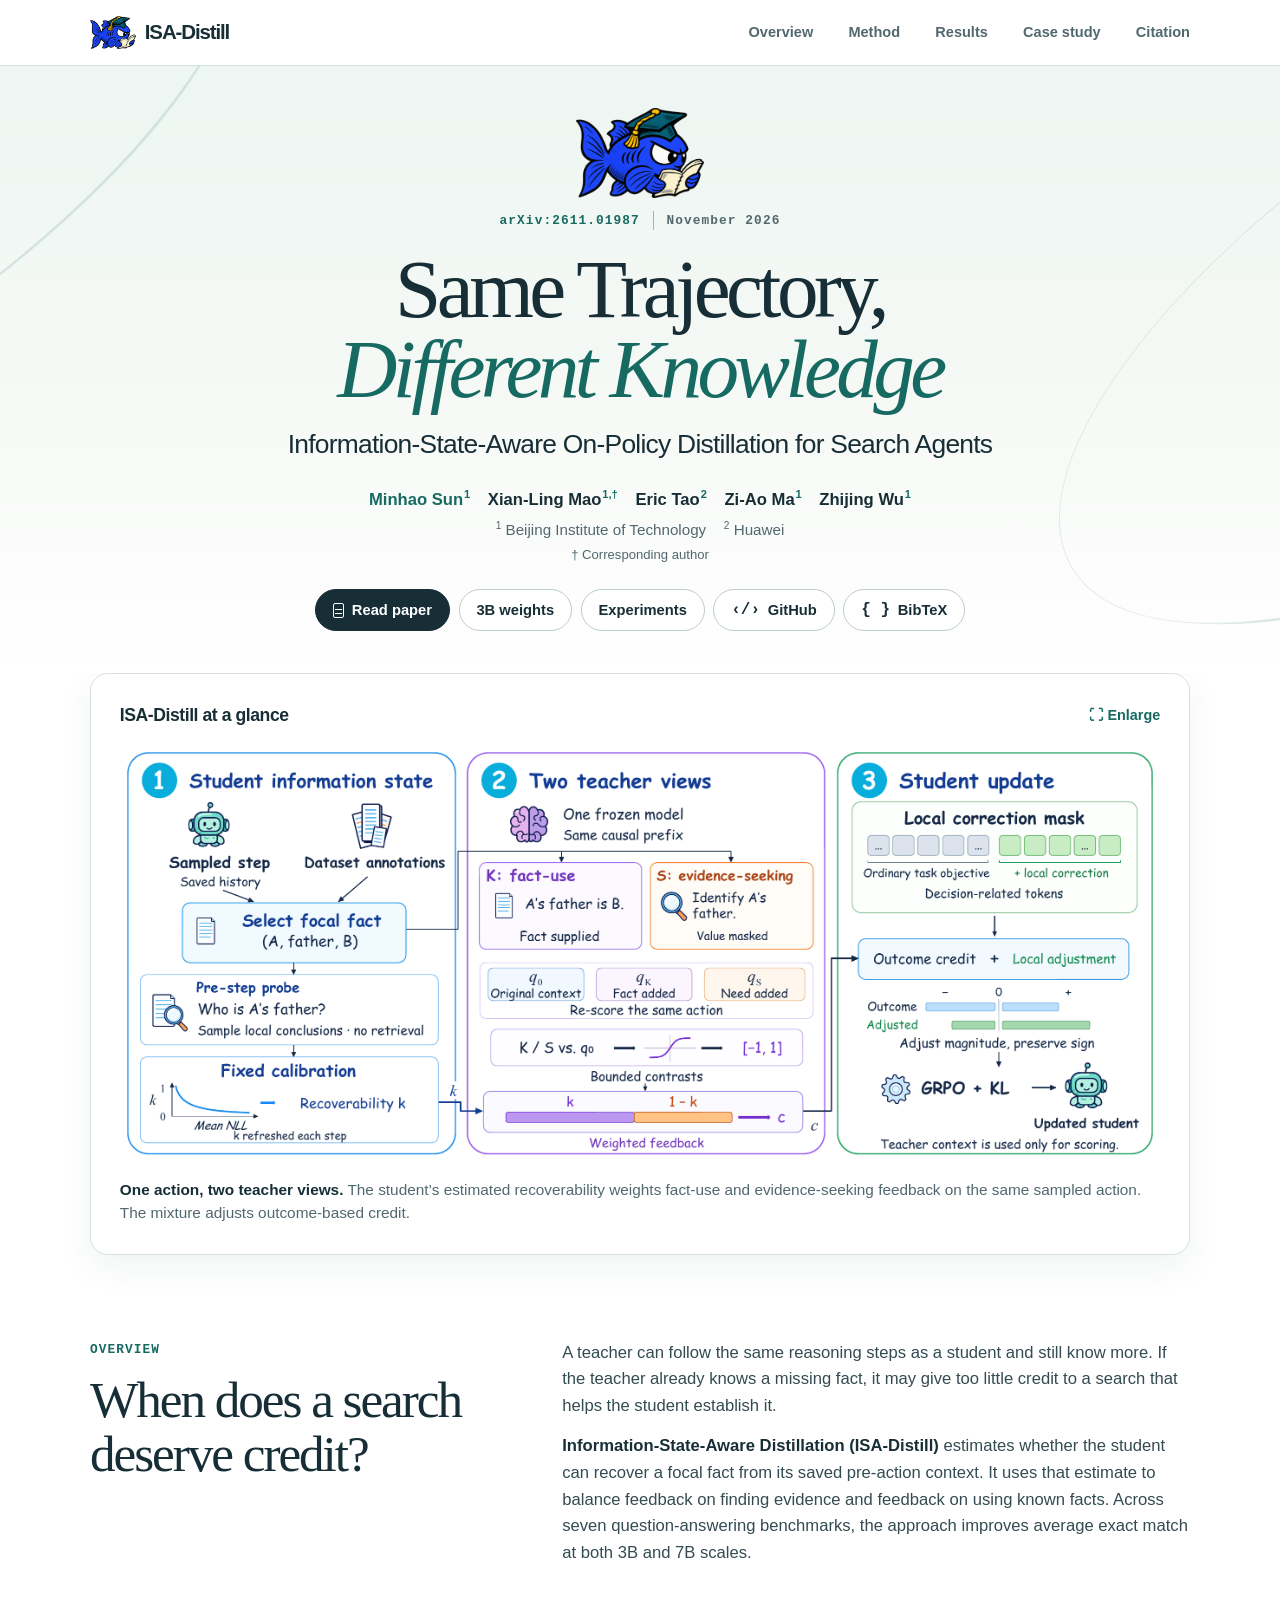
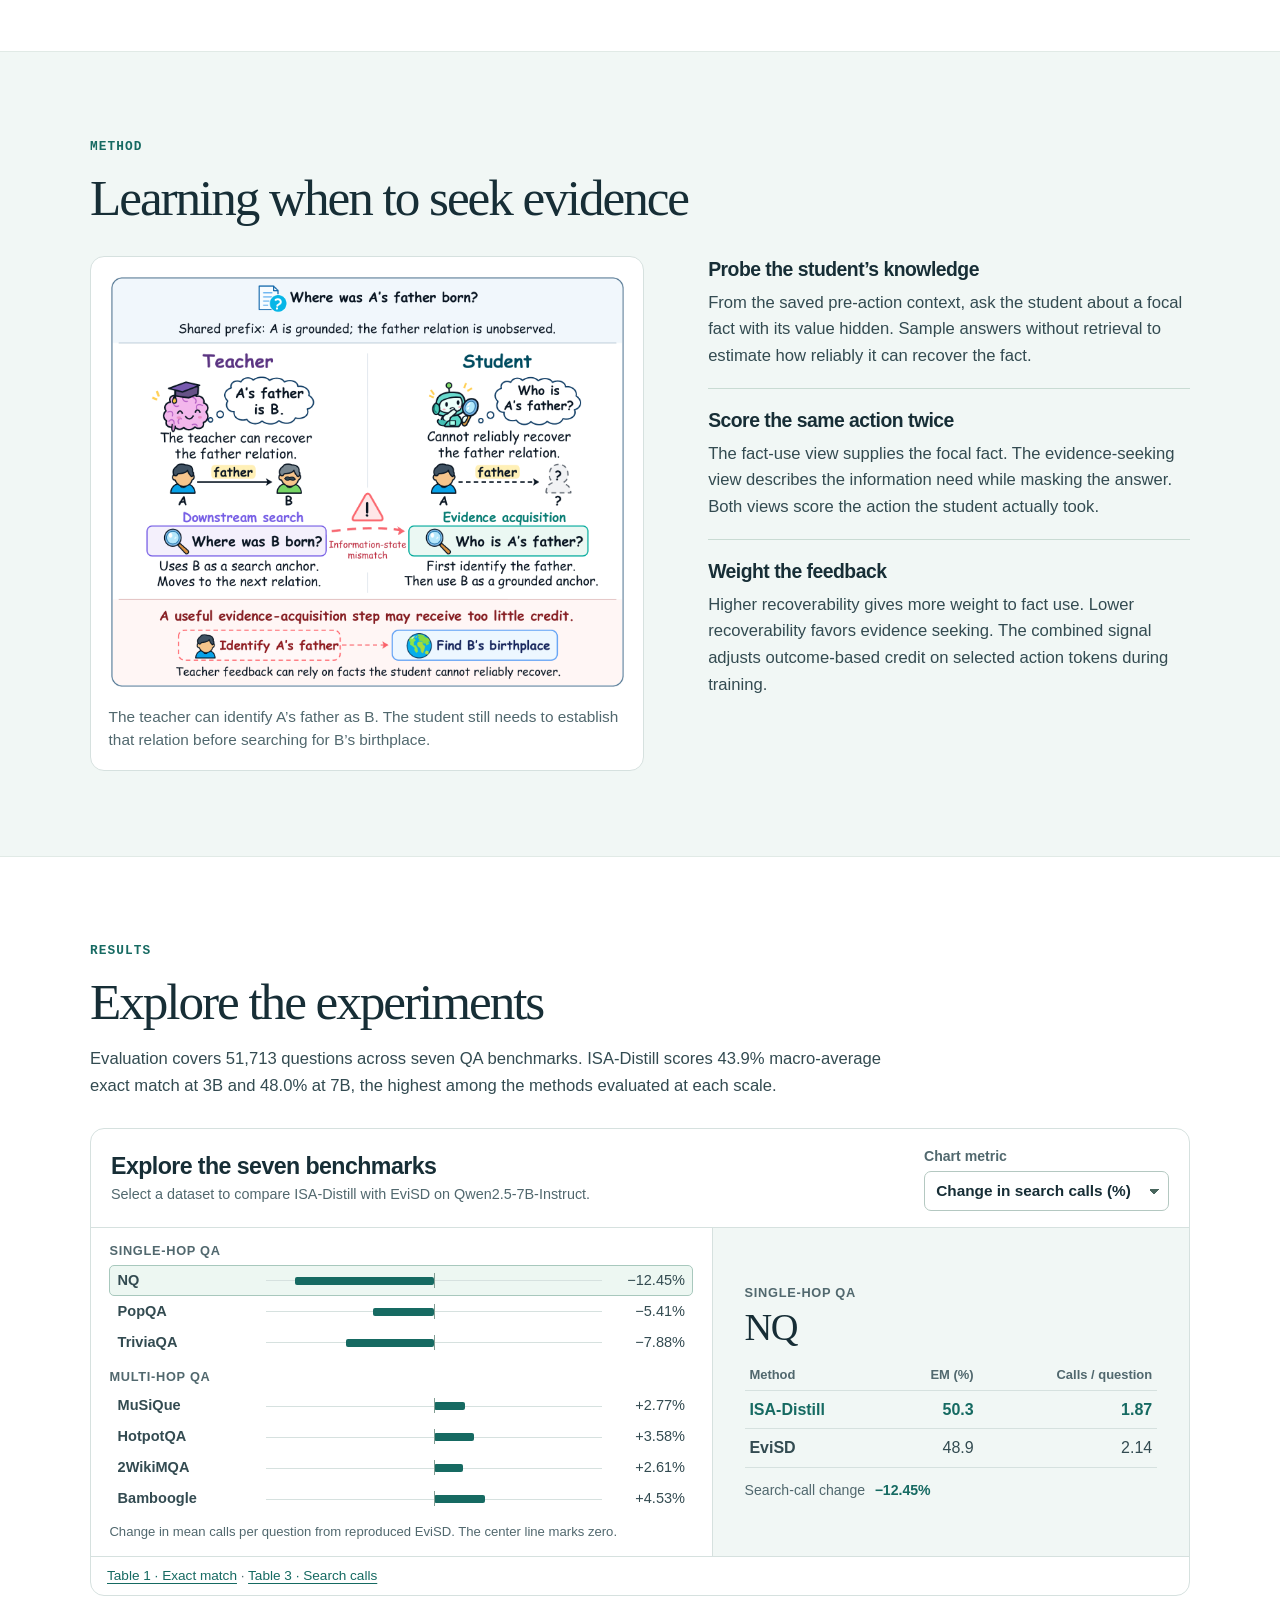
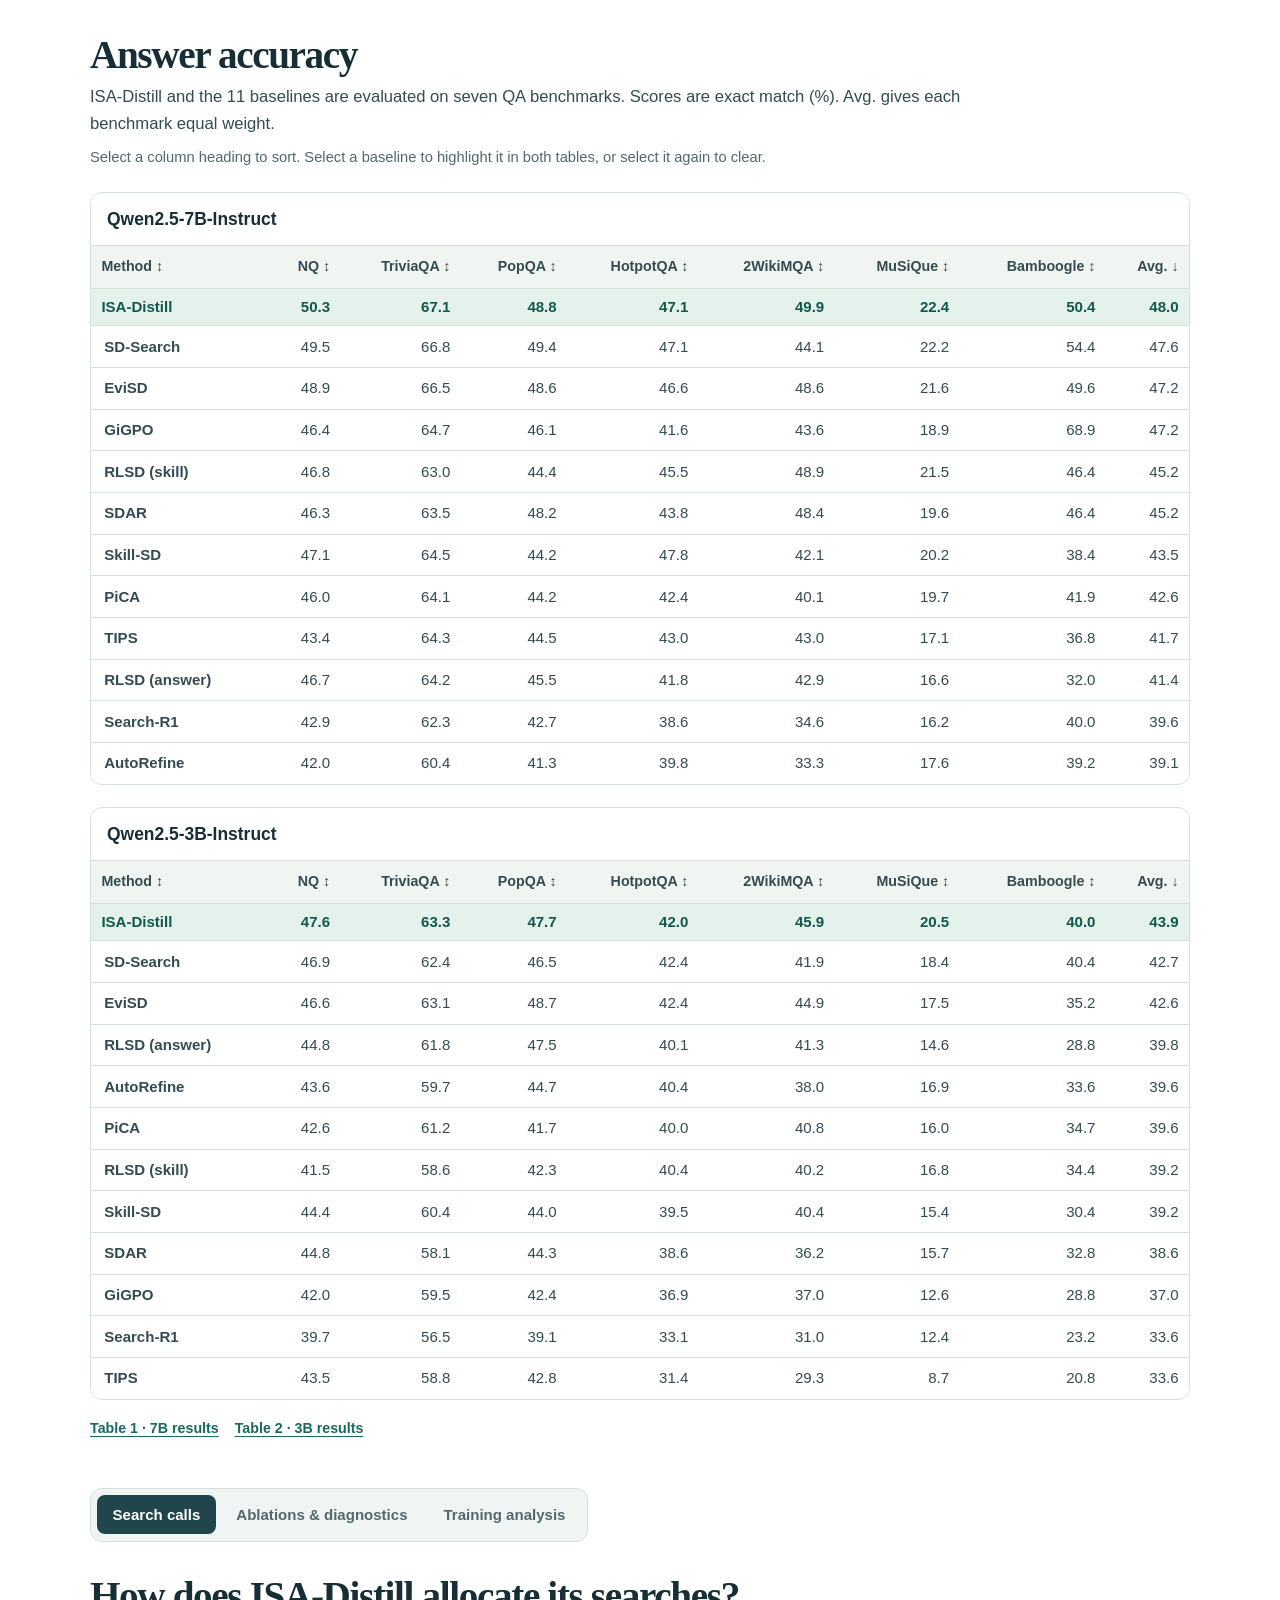
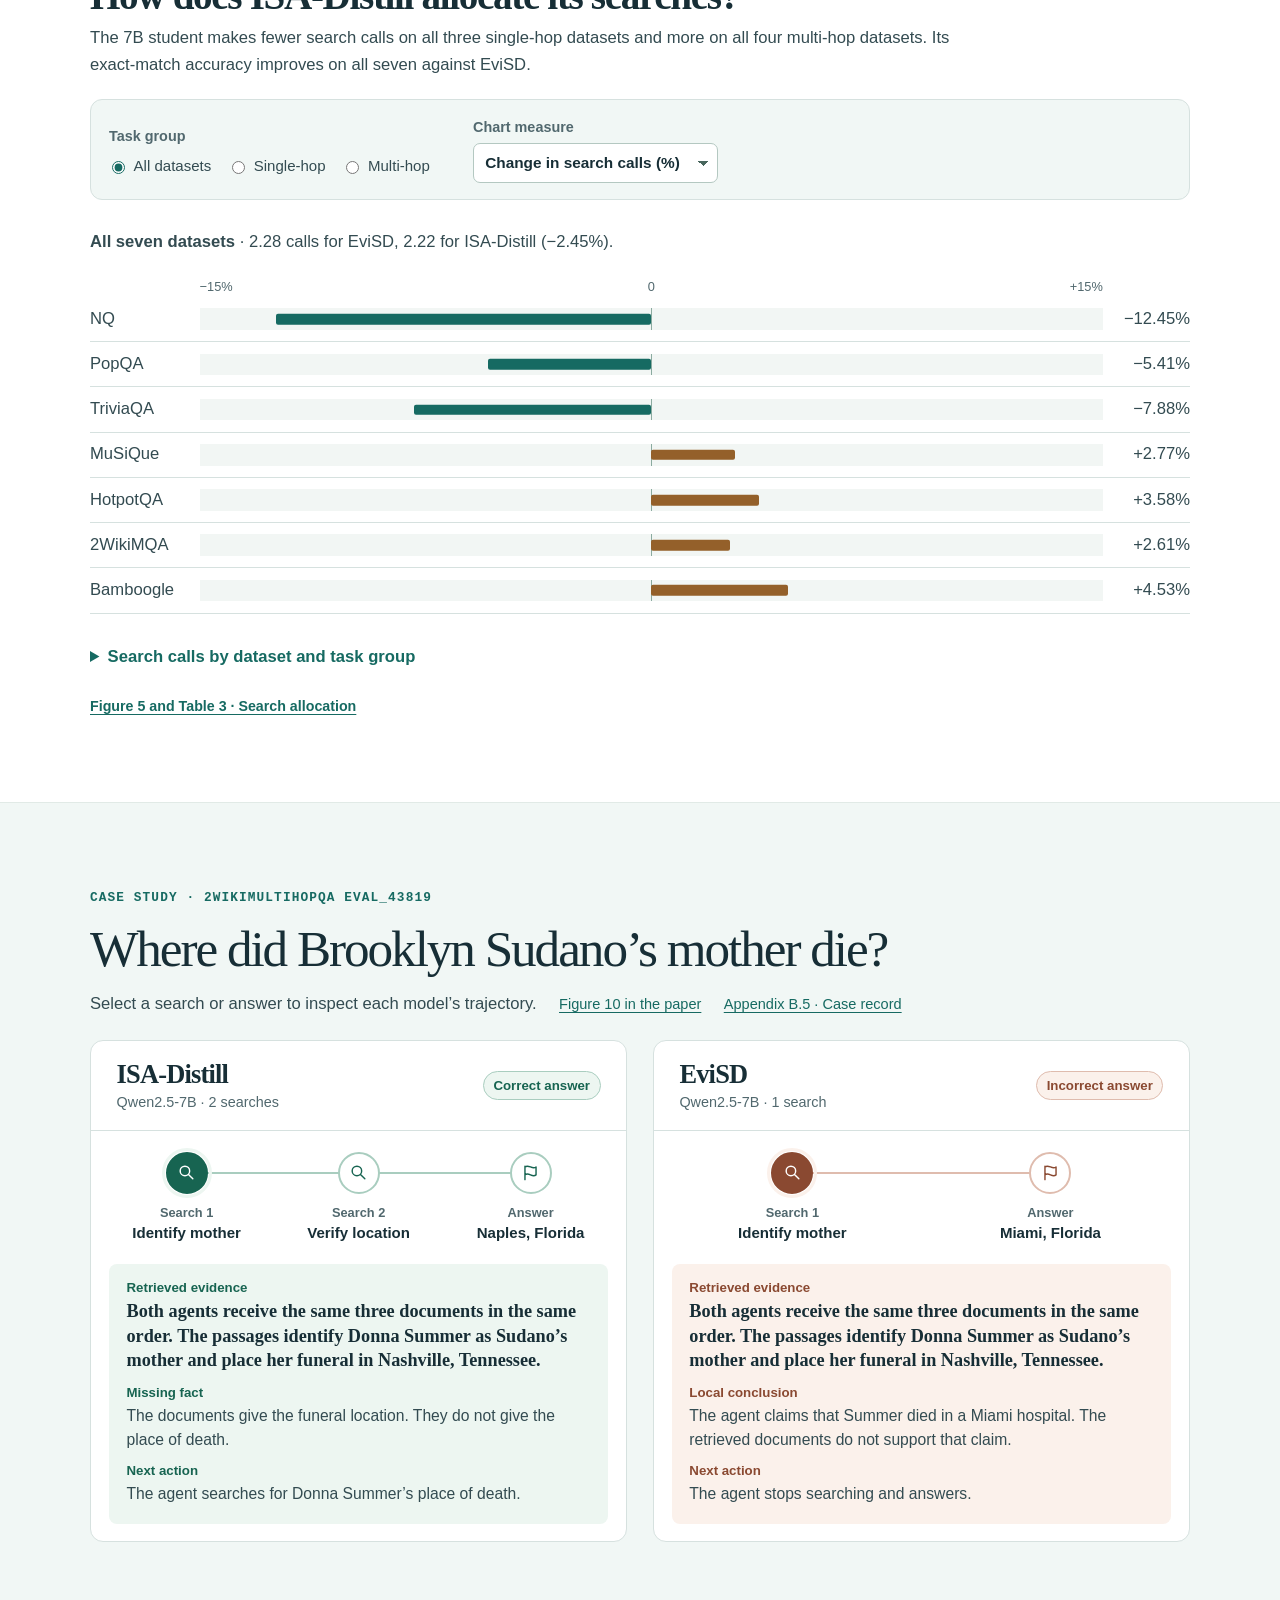
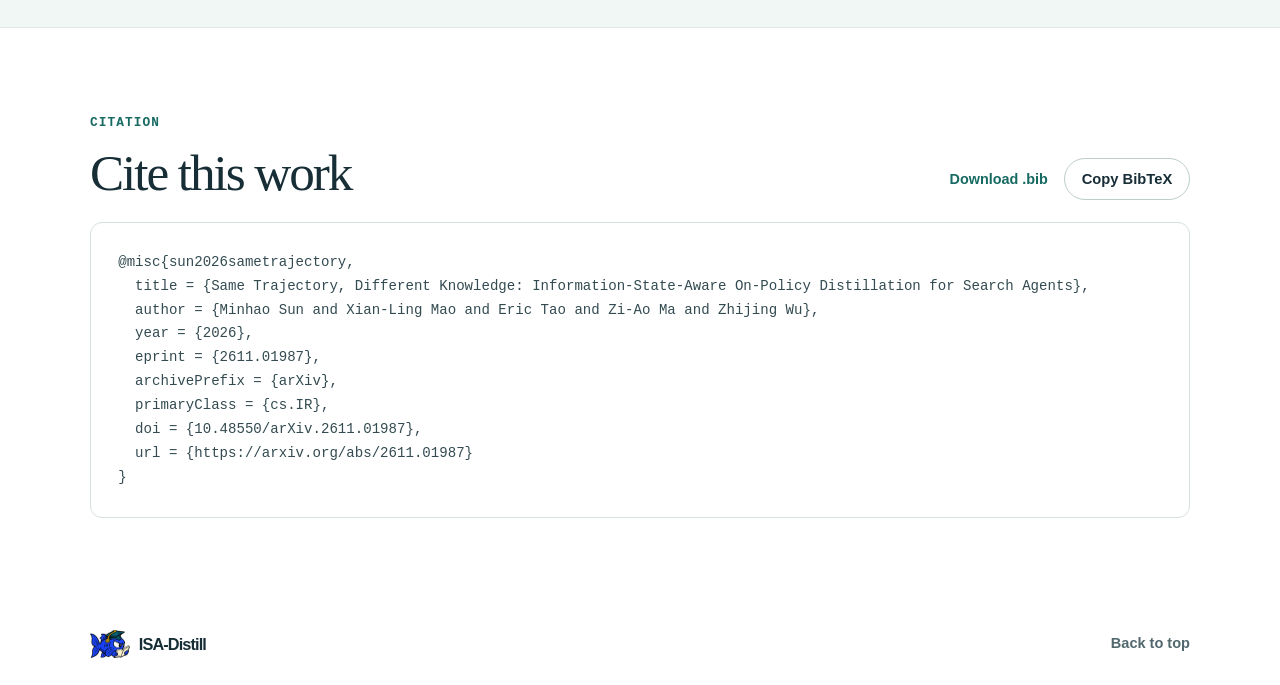
==== commit f0bf55c7: "Link the Qwen2.5-3B model weights from the project page" ====
--- a/ISA-OPD/index.html
+++ b/ISA-OPD/index.html
@@ -51,6 +51,7 @@
       <p class="authornote">† Corresponding author</p>
       <div class="actions">
         <a class="button primary" href="https://arxiv.org/pdf/2611.01987"><span aria-hidden="true" class="file-icon"></span>Read paper</a>
+        <a class="button" href="https://huggingface.co/sunminhao/ISAOPD-Qwen2.5-3B" aria-label="Qwen2.5-3B model weights on Hugging Face">3B weights</a>
         <a class="button" href="#results">Experiments</a>
         <a class="button" href="https://github.com/BITMinhaoSun/ISAOPD"><span aria-hidden="true" class="code-icon">‹/›</span>GitHub</a>
         <a class="button" href="#citation"><span aria-hidden="true" class="code-icon">{ }</span>BibTeX</a>
--- a/ISA-OPD/style.css
+++ b/ISA-OPD/style.css
@@ -114,6 +114,7 @@
   .navlinks a { font-size: .87rem; }
   h1 { font-size: clamp(2.75rem, 11.8vw, 3.65rem); }
   .actions { display: grid; grid-template-columns: repeat(2, 1fr); max-width: 17rem; margin-inline: auto; }
+  .actions .primary { grid-column: 1 / -1; }
   .button { font-size: .88rem; padding: .5rem .8rem; }
   .hero-inner { padding-bottom: 1.9rem; }
   figcaption { font-size: .9rem; }
